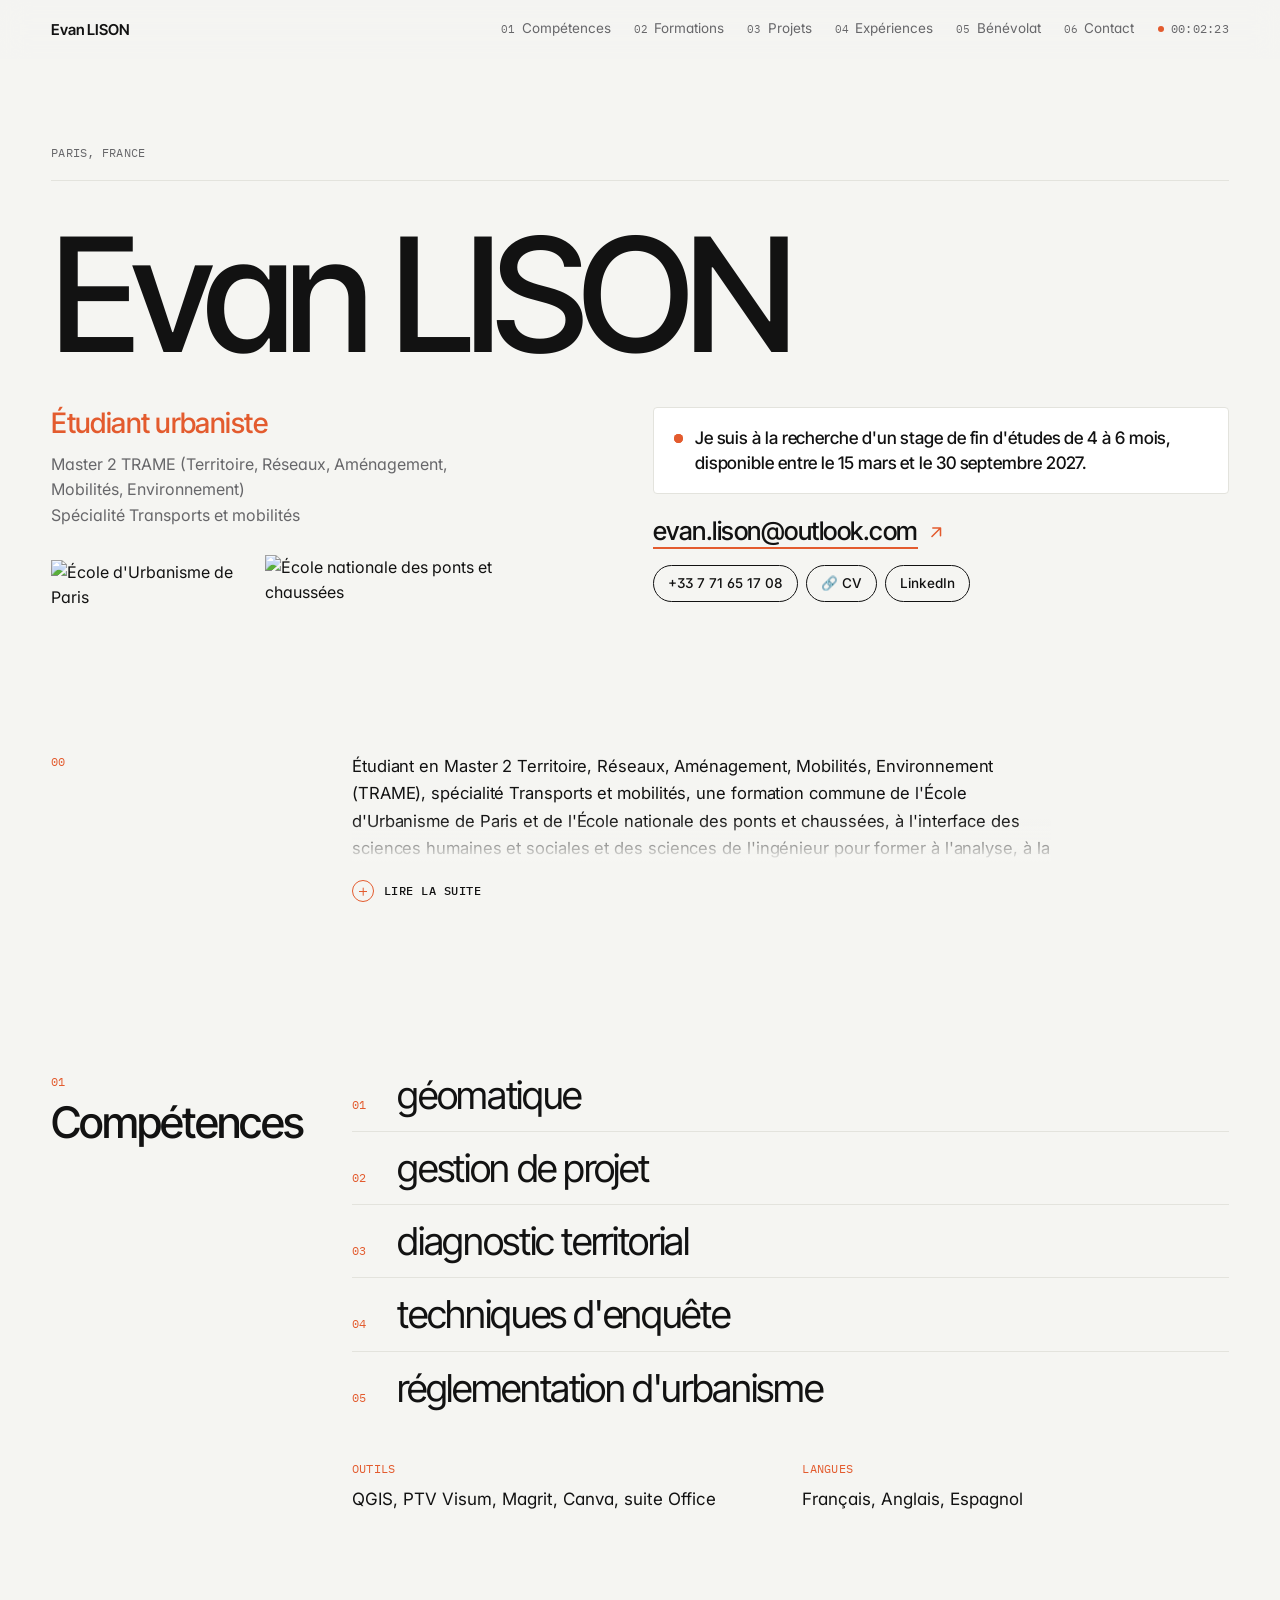
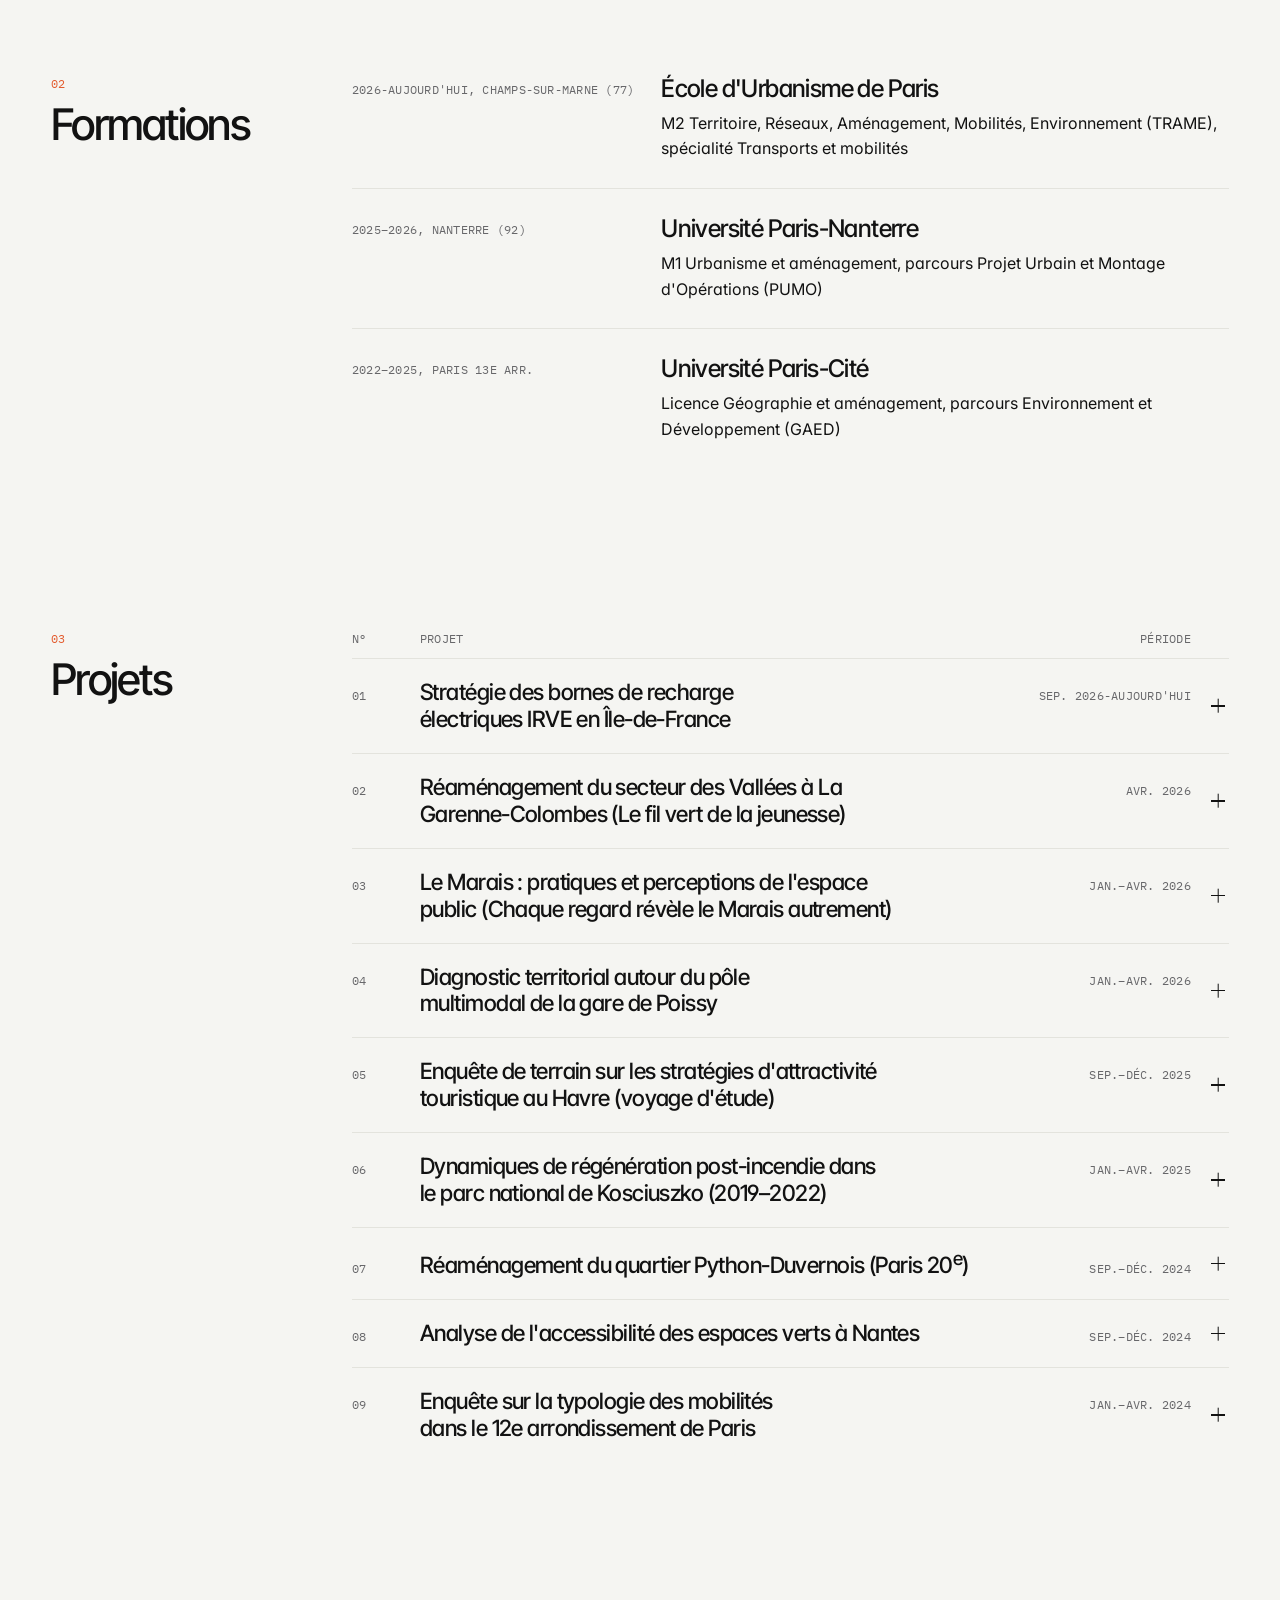
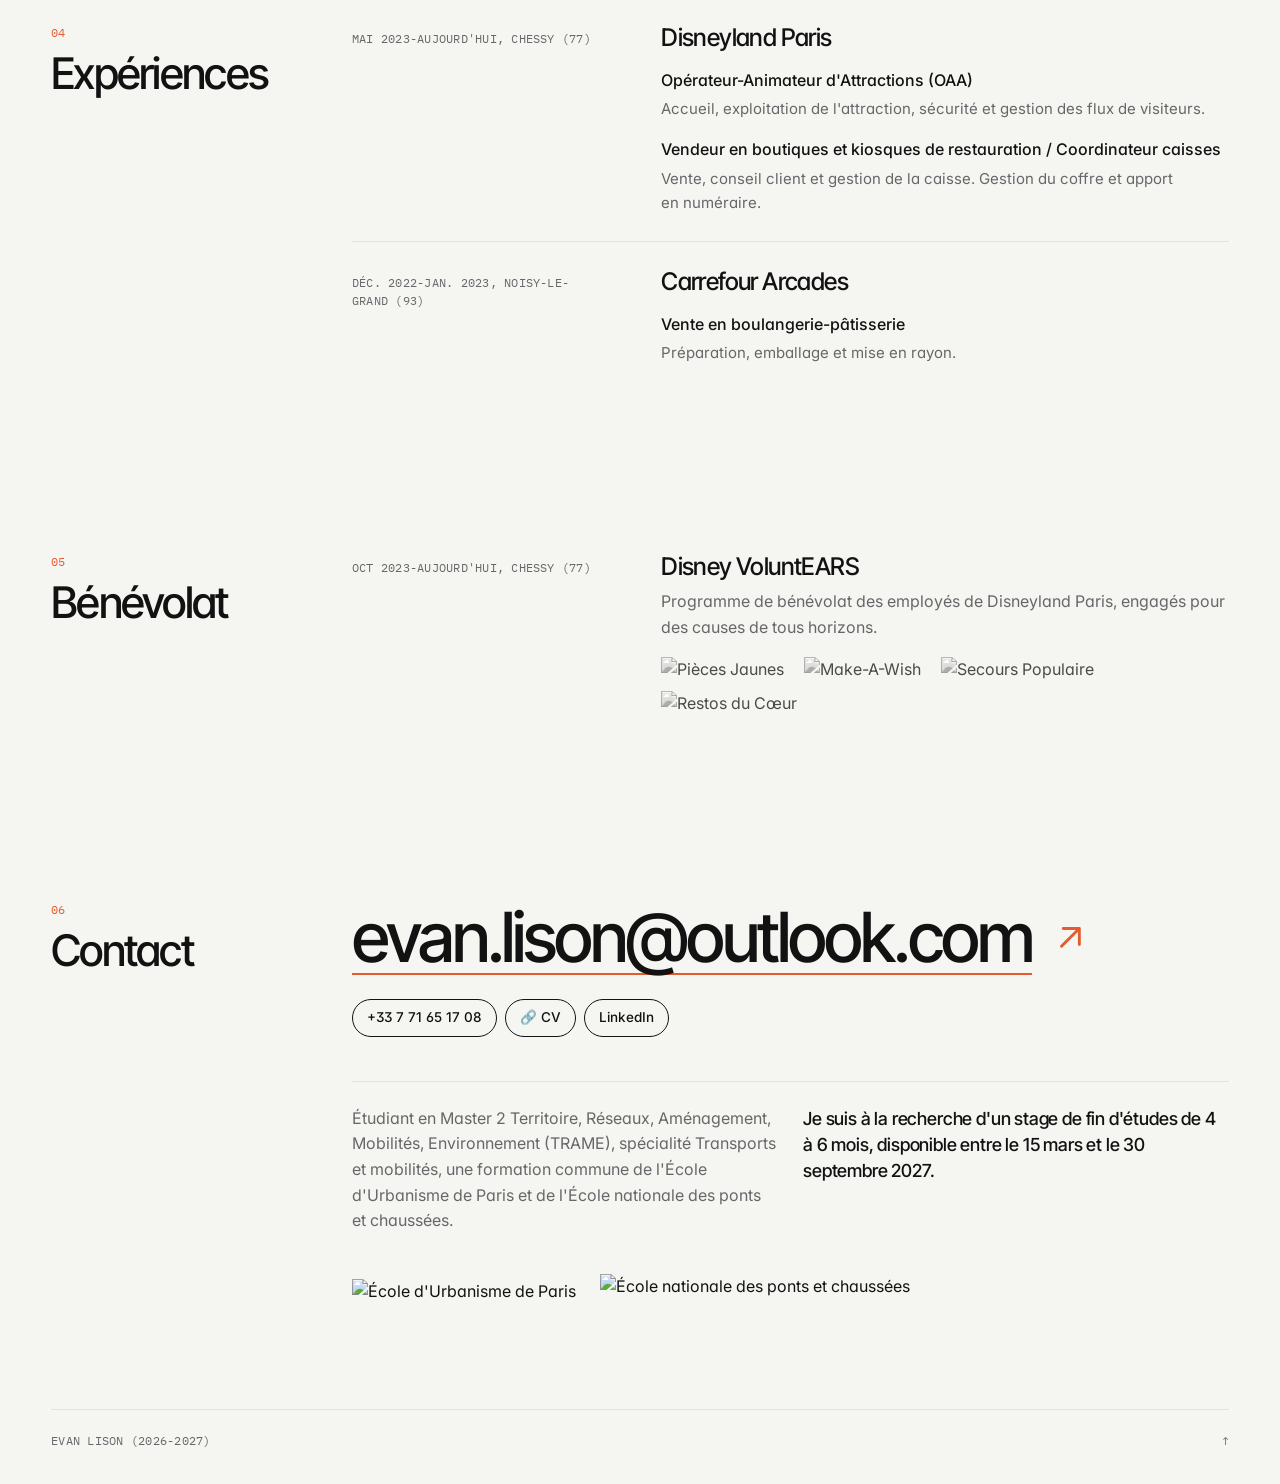
==== index.html @ c30d1f9a "Update index.html" ====
<!DOCTYPE html>
<html lang="fr">
<head>
  <meta charset="UTF-8">
  <meta name="viewport" content="width=device-width, initial-scale=1.0">
  <script>if (location.pathname === '/index.html') location.replace('/' + location.search + location.hash);</script>
  <script>document.documentElement.classList.add('js');</script>
  <!-- APERÇU : la ligne <base> ci-dessous sert uniquement à charger tes images depuis evanlison.fr dans l'aperçu. À SUPPRIMER avant la mise en ligne. -->
  <base href="https://evanlison.fr/">
  <link rel="icon" type="image/png" href="favicon.png">
  <title>Evan Lison — Portfolio</title>
  <link rel="canonical" href="https://evanlison.fr/">
  <meta property="og:title" content="Evan Lison — Portfolio">
  <meta property="og:image" content="https://evanlison.fr/preview.png">
  <meta property="og:url" content="https://evanlison.fr">
  <link rel="preconnect" href="https://fonts.googleapis.com">
  <link rel="preconnect" href="https://fonts.gstatic.com" crossorigin>
  <link href="https://fonts.googleapis.com/css2?family=IBM+Plex+Mono:wght@400;500&family=Inter+Tight:wght@400..600&family=Inter:wght@400..600&display=swap" rel="stylesheet">
  <style>
:root{
  --bg:#F5F5F2;
  --paper:#FFFFFF;
  --ink:#121212;
  --ink-2:#67676A;
  --hair:#E3E3DD;
  --accent:#E35B2E;
  --maxw:1320px;
  --pad:clamp(18px,4vw,56px);
  --sans:"Inter",system-ui,-apple-system,"Segoe UI",sans-serif;
  --display:"Inter Tight","Inter",system-ui,sans-serif;
  --mono:"IBM Plex Mono",ui-monospace,Menlo,monospace;
  --ease:cubic-bezier(.2,.8,.2,1);
}
*,*::before,*::after{box-sizing:border-box;}
html{-webkit-text-size-adjust:100%;}
body{margin:0;background:var(--bg);color:var(--ink);font:400 16px/1.6 var(--sans);-webkit-font-smoothing:antialiased;font-feature-settings:"ss01","cv11";}
img{max-width:100%;display:block;}
a{color:inherit;text-decoration:none;}
p{margin:0;text-wrap:pretty;}
h1,h2,h3{margin:0;font-family:var(--display);text-wrap:balance;}
::selection{background:var(--accent);color:#fff;}
:focus-visible{outline:2px solid var(--accent);outline-offset:3px;}
.mono{font-family:var(--mono);font-size:12px;line-height:1.5;letter-spacing:.02em;text-transform:uppercase;}
.muted{color:var(--ink-2);}
.wrap{max-width:var(--maxw);margin-inline:auto;padding-inline:var(--pad);}
.grid{display:grid;grid-template-columns:repeat(12,minmax(0,1fr));column-gap:clamp(14px,2vw,28px);}

/* Barre */
.bar{position:fixed;inset:0 0 auto;z-index:40;background:rgba(245,245,242,.82);-webkit-backdrop-filter:blur(14px) saturate(1.4);backdrop-filter:blur(14px) saturate(1.4);border-bottom:1px solid transparent;transition:border-color .3s;}
.bar.is-scrolled{border-color:var(--hair);}
.bar .wrap{display:flex;align-items:center;gap:24px;height:58px;}
.brand{font:600 15px/1 var(--display);letter-spacing:-.01em;}
.nav{display:flex;gap:clamp(12px,1.8vw,26px);margin-left:auto;font-size:13.5px;}
.nav a{position:relative;display:flex;gap:6px;align-items:baseline;color:var(--ink-2);transition:color .2s;}
.nav a .mono{font-size:10.5px;}
.nav a:hover,.nav a.on{color:var(--ink);}
.nav a::after{content:"";position:absolute;left:0;right:0;bottom:-19px;height:2px;background:var(--accent);transform:scaleX(0);transform-origin:left;transition:transform .35s var(--ease);}
.nav a.on::after{transform:scaleX(1);}
.clock{font-size:11.5px;color:var(--ink-2);white-space:nowrap;font-variant-numeric:tabular-nums;}
.clock i{display:inline-block;width:6px;height:6px;margin-right:7px;border-radius:50%;background:var(--accent);vertical-align:1px;animation:blink 2s steps(1) infinite;}
@keyframes blink{50%{opacity:.25;}}
.progress{position:absolute;left:0;bottom:-1px;height:2px;width:100%;background:var(--accent);transform-origin:left;transform:scaleX(0);}
@media (max-width:980px){.nav{display:none;}.clock{margin-left:auto;}}

/* Ouverture */
.hero{padding:clamp(110px,16vh,170px) 0 clamp(40px,7vh,80px);}
.hero-top{display:flex;flex-wrap:wrap;justify-content:space-between;gap:8px 24px;color:var(--ink-2);padding-bottom:18px;border-bottom:1px solid var(--hair);}
.hero h1{grid-column:1/-1;margin:clamp(28px,5vh,56px) 0 clamp(30px,5vh,60px);font-weight:500;font-size:clamp(58px,12.4vw,182px);line-height:.86;letter-spacing:-.055em;white-space:nowrap;}
.hero h1 .ln{display:inline-block;overflow:hidden;vertical-align:top;padding:0 .12em .06em;margin:0 -.12em -.06em;}
.hero h1 .ln > span{display:inline-block;}
.js .hero h1 .ln > span{transform:translateY(105%);animation:up 1.2s var(--ease) forwards;}
.js .hero h1 .ln + .ln > span{animation-delay:.08s;}
@keyframes up{to{transform:none;}}
.hero-a{grid-column:1/6;}
.hero-b{grid-column:7/13;}
.role{font:500 clamp(22px,2.2vw,30px)/1.15 var(--display);letter-spacing:-.02em;color:var(--accent);}
.prog{margin-top:12px;color:var(--ink-2);max-width:30em;}
.prog a{background:linear-gradient(currentColor,currentColor) 0 100%/0 1px no-repeat;transition:background-size .4s var(--ease),color .2s;}
.prog a:hover{color:var(--accent);background-size:100% 1px;}
.schools{display:flex;align-items:center;gap:24px;margin-top:26px;}
.schools img{height:44px;width:auto;}
.schools img.big{height:54px;}
.status{display:flex;gap:12px;padding:18px 20px;background:var(--paper);border:1px solid var(--hair);border-radius:4px;font:500 clamp(16px,1.35vw,18.5px)/1.4 var(--display);letter-spacing:-.005em;}
.status .dot{position:relative;flex:none;width:9px;height:9px;margin-top:.45em;border-radius:50%;background:var(--accent);}
.status .dot::after{content:"";position:absolute;inset:0;border-radius:50%;background:var(--accent);animation:ping 2.2s ease-out infinite;}
@keyframes ping{from{transform:scale(1);opacity:.6;}to{transform:scale(3.4);opacity:0;}}
.mail{display:inline-flex;align-items:center;gap:.35em;margin-top:22px;font:500 clamp(20px,2vw,28px)/1.2 var(--display);letter-spacing:-.02em;}
.mail .ic{width:.8em;height:.8em;}
.u{background:linear-gradient(var(--accent),var(--accent)) 0 100%/100% 2px no-repeat;padding-bottom:2px;transition:background-size .45s var(--ease);}
.mail:hover .u,.big-mail:hover .u{background-size:0 2px;background-position:100% 100%;}
.mail .ic,.big-mail .ic{color:var(--accent);}
.chips{display:flex;flex-wrap:wrap;gap:8px;margin-top:16px;}
.chip{display:inline-flex;align-items:center;padding:7px 14px;border:1px solid var(--ink);border-radius:999px;font-size:13.5px;font-weight:500;transition:background .2s,color .2s;}
.chip:hover{background:var(--accent);border-color:var(--accent);color:#fff;}
.ic{width:16px;height:16px;fill:none;stroke:currentColor;stroke-width:1.8;stroke-linecap:round;stroke-linejoin:round;flex:none;}

/* Sections */
.sec{padding:clamp(56px,9vh,110px) 0;scroll-margin-top:58px;}
.sec-l{grid-column:1/4;}
.sec-l .sticky{position:sticky;top:96px;}
.sec-l .mono{color:var(--accent);}
.sec h2{margin-top:10px;font-weight:500;font-size:clamp(30px,3.4vw,48px);line-height:1;letter-spacing:-.04em;}
.sec-r{grid-column:4/13;}
@media (max-width:860px){
  .hero-a,.hero-b,.sec-l,.sec-r{grid-column:1/-1;}
  .hero-b{margin-top:34px;}
  .sec-l .sticky{position:static;}
  .sec-r{margin-top:28px;}
  .hero h1{white-space:normal;}
}

/* Présentation */
.lead{font:400 clamp(16.5px,1.3vw,19px)/1.65 var(--sans);letter-spacing:-.005em;max-width:42em;}
.lead p + p{margin-top:.8em;}
.fold-body{position:relative;}
.js .fold-body{overflow:hidden;max-height:6.6em;transition:max-height .7s var(--ease);}
.js .fold-body::after{content:"";position:absolute;inset:auto 0 0;height:2.6em;background:linear-gradient(rgba(245,245,242,0),var(--bg));pointer-events:none;transition:opacity .4s;}
.js .fold.open .fold-body{max-height:none;}
.js .fold.open .fold-body::after{opacity:0;}
.fold-btn{display:inline-flex;align-items:center;gap:10px;margin-top:18px;padding:0;border:0;background:none;color:var(--ink);cursor:pointer;font:500 12px/1 var(--mono);text-transform:uppercase;letter-spacing:.04em;}
.fold-btn .pm{position:relative;width:22px;height:22px;border:1px solid var(--accent);color:var(--accent);border-radius:50%;transition:background .2s,transform .45s var(--ease);}
.fold-btn .pm::before,.fold-btn .pm::after{content:"";position:absolute;left:50%;top:50%;width:8px;height:1.4px;margin:-.7px 0 0 -4px;background:currentColor;}
.fold-btn .pm::after{transform:rotate(90deg);transition:transform .45s var(--ease);}
.fold.open .fold-btn .pm{transform:rotate(180deg);}
.fold.open .fold-btn .pm::after{transform:rotate(0);}
html:not(.js) .fold-btn{display:none;}

/* Compétences */
.skills{list-style:none;margin:0;padding:0;}
.skill:first-child{padding-top:0;}
.skill{display:flex;align-items:baseline;gap:20px;padding:14px 0;border-bottom:1px solid var(--hair);font:400 clamp(24px,3vw,42px)/1.15 var(--display);letter-spacing:-.035em;transition:padding .45s var(--ease);}
.skill .n{font:400 11.5px/1 var(--mono);color:var(--accent);letter-spacing:.02em;min-width:2.2em;}
@media (hover:hover){.skill:hover{padding-left:14px;}}
.skill:hover .n{color:var(--accent);}
.kit{display:grid;grid-template-columns:repeat(2,minmax(0,1fr));gap:24px;margin-top:36px;}
.kit p.mono{color:var(--accent);}
.kit p + p{margin-top:8px;font-size:17px;}
@media (max-width:600px){.kit{grid-template-columns:1fr;}}

/* Lignes */
.rows{border-top:0;}
.rows > .row:first-child{padding-top:0;}
.rows > .row:last-child,.idx > .proj:last-child,.skill:last-child{border-bottom:0;}
.row{display:grid;grid-template-columns:minmax(0,3fr) minmax(0,6fr);gap:10px clamp(14px,2vw,28px);padding:26px 0;border-bottom:1px solid var(--hair);}
.row-date{color:var(--ink-2);padding-top:6px;}
.row h3{font-weight:500;font-size:clamp(21px,1.9vw,26px);line-height:1.15;letter-spacing:-.025em;}
.row-sub{margin-top:8px;max-width:40em;}
.roles{display:grid;grid-template-columns:1fr;gap:16px;margin-top:16px;}
.role-t{font-weight:500;}
.role-d{margin-top:4px;color:var(--ink-2);font-size:15px;}
.causes{display:flex;flex-wrap:wrap;align-items:center;gap:12px 20px;margin-top:16px;}
.causes img{height:22px;width:auto;filter:grayscale(1);opacity:.75;transition:filter .3s,opacity .3s;}
.causes img:hover{filter:none;opacity:1;}
@media (max-width:600px){.row{grid-template-columns:1fr;}.row-date{padding-top:0;}}

/* Projets (index) */
.idx-head{display:grid;grid-template-columns:52px minmax(0,1fr) 170px 22px;gap:16px;padding:0 0 10px;color:var(--ink-2);border-bottom:1px solid var(--hair);}
.proj.open .proj-x::before,.proj.open .proj-x::after,.proj-head:hover .proj-x::before,.proj-head:hover .proj-x::after{background:var(--accent);}
.proj{border-bottom:1px solid var(--hair);}
.proj-row{display:grid;grid-template-columns:52px minmax(0,1fr) 170px 22px;column-gap:16px;}
.proj-row .proj-head{grid-column:1/-1;grid-row:1;}
.proj-link{display:inline-flex;align-items:center;gap:6px;margin-top:20px;padding:6px 13px;border:1px solid var(--accent);border-radius:999px;color:var(--accent);font-size:13.5px;font-weight:500;transition:background .2s,color .2s;}
.proj-link:hover{background:var(--accent);color:#fff;}
.proj-head{all:unset;box-sizing:border-box;display:grid;grid-template-columns:52px minmax(0,1fr) 170px 22px;gap:16px;align-items:baseline;width:100%;padding:20px 0;cursor:pointer;}
.proj-head:focus-visible{outline:2px solid var(--accent);outline-offset:2px;}
.proj-n{color:var(--ink-2);transition:color .25s;}
.proj-t{font-weight:500;font-size:clamp(19px,1.75vw,24px);line-height:1.2;letter-spacing:-.025em;transition:transform .45s var(--ease);}
.proj-d{color:var(--ink-2);text-align:right;}
.proj-x{position:relative;align-self:center;width:22px;height:22px;transition:transform .45s var(--ease);}
.proj-x::before,.proj-x::after{content:"";position:absolute;left:4px;right:4px;top:50%;height:1.4px;margin-top:-.7px;background:var(--ink);}
.proj-x::after{transform:rotate(90deg);transition:transform .45s var(--ease);}
@media (hover:hover){.proj-head:hover .proj-t{transform:translateX(10px);}}
.proj-head:hover .proj-n,.proj.open .proj-n{color:var(--accent);}
.proj.open .proj-x{transform:rotate(180deg);}
.proj.open .proj-x::after{transform:rotate(0);}
.proj-body{height:0;overflow:hidden;transition:height .55s var(--ease);}
.proj.open .proj-body{height:auto;}
html:not(.js) .proj-body{height:auto;}
.proj-in{padding:4px 38px 0 68px;opacity:0;transform:translateY(10px);transition:opacity .25s,transform .25s;}
.proj.open .proj-in{opacity:1;transform:none;transition:opacity .45s .18s,transform .55s .18s var(--ease);}
html:not(.js) .proj-in{opacity:1;transform:none;}
.proj-ban{margin:0;background:var(--hair);overflow:hidden;}
.proj-ban img{display:block;width:100%;height:auto;}
.proj-side{margin-top:18px;}
.proj-logos{display:flex;flex-wrap:wrap;align-items:center;gap:10px 18px;}
.proj-logos img{height:30px;width:auto;}
.proj-txt{padding:18px 0 30px;max-width:46em;}
.proj-q{font:500 clamp(17px,1.4vw,20px)/1.4 var(--display);letter-spacing:-.01em;}
.proj-p{margin-top:12px;color:var(--ink-2);}
.go{display:inline-flex;align-items:center;gap:8px;margin-top:20px;padding:10px 16px;background:var(--ink);color:var(--bg);font-size:14px;font-weight:500;border-radius:999px;transition:background .25s;}
.go:hover{background:var(--accent);}
@media (max-width:700px){
  .idx-head{display:none;}
  .proj-head{grid-template-columns:34px minmax(0,1fr) 22px;row-gap:4px;}
  .proj-d{grid-column:2;grid-row:2;text-align:left;}
  .proj-x{grid-column:3;grid-row:1;}
  .proj-row{grid-template-columns:34px minmax(0,1fr) 22px;}
  .proj-in{padding:4px 0 0 50px;}
}
/* Aperçu qui suit le curseur */
.peek{position:fixed;left:0;top:0;z-index:30;display:grid;place-items:center;width:84px;height:84px;margin:-42px 0 0 -42px;border-radius:50%;background:var(--paper);box-shadow:0 0 0 1px var(--hair),0 18px 36px -16px rgba(0,0,0,.35);pointer-events:none;opacity:0;transition:opacity .25s;}
.peek.on{opacity:1;}
.peek span{font-size:44px;line-height:1;transform:scale(.4) rotate(-20deg);transition:transform .45s cubic-bezier(.34,1.56,.64,1);}
.peek.on span{transform:none;}
@media (hover:none),(pointer:coarse){.peek{display:none;}}

/* Contact */
.contact .big-mail{display:inline-flex;align-items:center;gap:.25em;font:500 clamp(28px,5.4vw,78px)/1.05 var(--display);letter-spacing:-.045em;}
.contact .big-mail .ic{width:.62em;height:.62em;stroke-width:1.6;}
.contact .chips{margin-top:24px;}
.contact-t{display:grid;grid-template-columns:repeat(2,minmax(0,1fr));gap:20px clamp(14px,2vw,28px);margin-top:44px;padding-top:24px;border-top:1px solid var(--hair);}
.contact-t p:first-child{color:var(--ink-2);}
.contact-t p:last-child{font:500 18px/1.45 var(--display);letter-spacing:-.01em;}
.contact .schools{margin-top:40px;}
.foot{display:flex;justify-content:space-between;gap:16px;padding:22px 0 34px;border-top:1px solid var(--hair);color:var(--ink-2);}
.foot a:hover{color:var(--ink);}
@media (max-width:700px){.contact-t{grid-template-columns:1fr;}}

/* Apparitions */
.js [data-reveal]{opacity:0;transform:translateY(18px);transition:opacity .8s var(--ease),transform .8s var(--ease);}
.js [data-reveal].in{opacity:1;transform:none;}
.js .sec h2 .ln{display:inline-block;overflow:hidden;vertical-align:top;padding:0 .12em .08em;margin:0 -.12em -.08em;}
.js .sec h2 .ln > span{display:inline-block;transform:translateY(105%);transition:transform 1s var(--ease);}
.js .sec h2.in .ln > span{transform:none;}
@media (prefers-reduced-motion:reduce){
  *,*::before,*::after{animation:none !important;transition:none !important;}
  .js [data-reveal]{opacity:1;transform:none;}
  .js .hero h1 .ln > span,.js .sec h2 .ln > span{transform:none;}
  .peek{display:none;}
}
</style>
</head>
<body>

<header class="bar">
  <div class="wrap">
    <a class="brand" href="#top">Evan LISON</a>
    <nav class="nav" aria-label="Sections"><a href="#competences"><span class="mono">01</span>Compétences</a><a href="#formations"><span class="mono">02</span>Formations</a><a href="#projets"><span class="mono">03</span>Projets</a><a href="#experiences"><span class="mono">04</span>Expériences</a><a href="#benevolat"><span class="mono">05</span>Bénévolat</a><a href="#contact"><span class="mono">06</span>Contact</a></nav>
    <p class="clock mono" aria-label="Heure à Paris"><i></i><span>--:--:--</span></p>
  </div>
  <div class="progress" aria-hidden="true"></div>
</header>

<main id="top">
  <section class="hero">
    <div class="wrap">
      <div class="hero-top mono"><span>Paris, France</span></div>
      <div class="grid">
        <h1><span class="ln"><span>Evan</span></span> <span class="ln"><span>LISON</span></span></h1>
        <div class="hero-a" data-reveal>
          <p class="role">Étudiant urbaniste</p>
          <p class="prog"><a href="https://www.eup.fr/formations/m2-territoire-reseaux-amenagement-mobilite-environnement" target="_blank" rel="noopener">Master 2 TRAME (Territoire, Réseaux, Aménagement, Mobilités, Environnement)<br>Spécialité Transports et mobilités</a></p>
          <div class="schools"><a href="https://www.eup.fr" target="_blank" rel="noopener"><img src="images/eup-endosse-couleur.png" alt="École d'Urbanisme de Paris"></a><a href="https://ecoledesponts.fr" target="_blank" rel="noopener"><img src="images/enpc-endosse-couleur.png" alt="École nationale des ponts et chaussées" class="big"></a></div>
        </div>
        <div class="hero-b" data-reveal>
          <div class="status"><span class="dot" aria-hidden="true"></span><p>Je suis à la recherche d'un stage de fin d'études de 4 à 6 mois, disponible entre le 15 mars et le 30 septembre 2027.</p></div>
          <a class="mail" href="mailto:evan.lison@outlook.com"><span class="u">evan.lison@outlook.com</span><svg class="ic" viewBox="0 0 24 24" aria-hidden="true"><path d="M7 17 17 7M8 7h9v9"/></svg></a>
          <div class="chips"><a class="chip" href="tel:+33771651708">+33 7 71 65 17 08</a><a class="chip" href="curriculum-vitae.pdf" target="_blank" rel="noopener">🔗 CV</a><a class="chip" href="https://www.linkedin.com/in/evanlison" target="_blank" rel="noopener">LinkedIn</a></div>
        </div>
      </div>
    </div>
  </section>

  <section class="sec" aria-label="Présentation">
    <div class="wrap grid">
      <div class="sec-l"><div class="sticky"><p class="mono">00</p></div></div>
      <div class="sec-r">
        <div class="fold lead" data-reveal>
          <div class="fold-body" id="intro-text"><p>Étudiant en Master 2 Territoire, Réseaux, Aménagement, Mobilités, Environnement (TRAME), spécialité Transports et mobilités, une formation commune de l'École d'Urbanisme de Paris et de l'École nationale des ponts et chaussées, à l'interface des sciences humaines et sociales et des sciences de l'ingénieur pour former à l'analyse, à la conception et au pilotage de réseaux. Cette formation m'apporte des compétences en planification et en exploitation des systèmes de transport en tenant compte de leur résilience, ainsi qu'en construction de stratégies partagées entre acteurs publics/privés pour exercer des métiers au sein de la maîtrise d'ouvrage urbaine et de la conduite de projets territoriaux au sein de collectivités, d'aménageurs ou d'opérateurs de transport.</p><p>Mon parcours en géographie et urbanisme m'a doté d'une approche rigoureuse du diagnostic territorial, des réglementations d'urbanisme et du montage de projet, ainsi qu'une bonne maîtrise de l'analyse statistique et cartographique grâce à des outils comme QGIS.</p><p>En parallèle de mes études, j'occupe depuis trois ans un emploi étudiant à Disneyland Paris, où j'ai acquis une réelle capacité d'adaptation et de travail en équipe, ainsi qu'une pratique courante de l'anglais au quotidien.</p></div>
          <button class="fold-btn" type="button" aria-expanded="false" aria-controls="intro-text"><span class="pm" aria-hidden="true"></span><span class="lab">Lire la suite</span></button>
        </div>
      </div>
    </div>
  </section>

  <section class="sec" id="competences">
    <div class="wrap grid">
      <div class="sec-l"><div class="sticky"><p class="mono">01</p><h2>Compétences</h2></div></div>
      <div class="sec-r">
        <ul class="skills"><li class="skill" data-reveal><span class="n">01</span><span class="w">géomatique</span></li><li class="skill" data-reveal><span class="n">02</span><span class="w">gestion de projet</span></li><li class="skill" data-reveal><span class="n">03</span><span class="w">diagnostic territorial</span></li><li class="skill" data-reveal><span class="n">04</span><span class="w">techniques d'enquête</span></li><li class="skill" data-reveal><span class="n">05</span><span class="w">réglementation d'urbanisme</span></li></ul>
        <div class="kit" data-reveal>
          <div><p class="mono">Outils</p><p>QGIS, PTV Visum, Magrit, Canva, suite Office</p></div>
          <div><p class="mono">Langues</p><p>Français, Anglais, Espagnol</p></div>
        </div>
      </div>
    </div>
  </section>

  <section class="sec" id="formations">
    <div class="wrap grid">
      <div class="sec-l"><div class="sticky"><p class="mono">02</p><h2>Formations</h2></div></div>
      <div class="sec-r rows">
          <article class="row" data-reveal>
            <p class="row-date mono">2026-aujourd'hui, Champs-sur-Marne (77)</p>
            <div class="row-main"><h3>École d'Urbanisme de Paris</h3><p class="row-sub">M2 Territoire, Réseaux, Aménagement, Mobilités, Environnement (TRAME), spécialité Transports et mobilités</p></div>
          </article>
          <article class="row" data-reveal>
            <p class="row-date mono">2025–2026, Nanterre (92)</p>
            <div class="row-main"><h3>Université Paris-Nanterre</h3><p class="row-sub">M1 Urbanisme et aménagement, parcours Projet Urbain et Montage d'Opérations (PUMO)</p></div>
          </article>
          <article class="row" data-reveal>
            <p class="row-date mono">2022–2025, Paris 13e arr.</p>
            <div class="row-main"><h3>Université Paris-Cité</h3><p class="row-sub">Licence Géographie et aménagement, parcours Environnement et Développement (GAED)</p></div>
          </article>
      </div>
    </div>
  </section>

  <section class="sec" id="projets">
    <div class="wrap grid">
      <div class="sec-l"><div class="sticky"><p class="mono">03</p><h2>Projets</h2></div></div>
      <div class="sec-r">
        <div class="idx-head mono" aria-hidden="true"><span>N°</span><span>Projet</span><span style="text-align:right">Période</span><span></span></div>
        <div class="idx">
          <article class="proj" id="atelier-irve" data-reveal>
            <div class="proj-row">
            <button class="proj-head" type="button" aria-expanded="false" aria-controls="pb-atelier-irve" data-emoji="🔌">
              <span class="proj-n mono">01</span>
              <h3 class="proj-t">Stratégie des bornes de recharge électriques IRVE en Île-de-France</h3>
              <span class="proj-d mono">sep. 2026-aujourd'hui</span>
              <span class="proj-x" aria-hidden="true"></span>
            </button>
            </div>
            <div class="proj-body" id="pb-atelier-irve" role="region" aria-label="Stratégie des bornes de recharge électriques IRVE en Île-de-France">
              <div class="proj-in">
                <figure class="proj-ban"><img src="images/atelier-irve-long.png" alt="" width="560" height="100" decoding="async"></figure>
                <div class="proj-side">
                  <div class="proj-logos"><img src="images/eup-couleur.png" alt="École d'Urbanisme de Paris" loading="lazy"><img src="images/idfm.png" alt="Île-de-France Mobilités" loading="lazy"></div>
                </div>
                <div class="proj-txt">
                  <p class="proj-q">Le développement d'un réseau de bornes de recharge d'accès public en Île-de-France : quelle trajectoire ?</p>
                  <p class="proj-p">Île-de-France Mobilités vise 100 000 points de charge ouverts au public en 2030 pour accompagner la transition vers le véhicule électrique, un levier majeur de la baisse des émissions du secteur des transports. L'objectif de cet atelier est d'évaluer si la trajectoire actuelle de déploiement permet d'atteindre l'objectif, et d'en apprécier la qualité du point de vue de l'offre de service rendue aux automobilistes (notamment en matière de couverture territoriale, de disponibilité, de lisibilité tarifaire et d'interopérabilité). Nous réalisons un état des lieux de l'offre existante et des entretiens avec les acteurs du déploiement, à savoir les syndicats d'énergie, les collectivités territoriales et les opérateurs privés.</p>
                  
                </div>
              </div>
            </div>
          </article>
          <article class="proj" id="reamenagement-vallees" data-reveal>
            <div class="proj-row">
            <button class="proj-head" type="button" aria-expanded="false" aria-controls="pb-reamenagement-vallees" data-emoji="🌳">
              <span class="proj-n mono">02</span>
              <h3 class="proj-t">Réaménagement du secteur des Vallées à La Garenne-Colombes (Le fil vert de la jeunesse)</h3>
              <span class="proj-d mono">avr. 2026</span>
              <span class="proj-x" aria-hidden="true"></span>
            </button>
            </div>
            <div class="proj-body" id="pb-reamenagement-vallees" role="region" aria-label="Réaménagement du secteur des Vallées à La Garenne-Colombes (Le fil vert de la jeunesse)">
              <div class="proj-in">
                <figure class="proj-ban"><img src="images/reamenagement-vallees-long.png" alt="" width="560" height="100" decoding="async"></figure>
                <div class="proj-side">
                  <div class="proj-logos"><img src="images/paris-nanterre.png" alt="Université Paris Nanterre" loading="lazy"><img src="images/caue92.png" alt="Conseil d'architecture, d'urbanisme et de l'environnement des Hauts-de-Seine" loading="lazy"></div>
                </div>
                <div class="proj-txt">
                  <p class="proj-q">Comment reconnecter les espaces publics d'un quartier minéralisé pour en faire un cœur de vie apaisé et végétalisé ?</p>
                  <p class="proj-p">Lors d'une semaine intensive de projet organisée avec le CAUE 92, nous avons repensé le secteur des Vallées, à La Garenne-Colombes et Bois-Colombes, que notre diagnostic décrit comme un quartier très minéralisé et assez dépendant de la voiture. Notre projet « Le fil vert de la jeunesse » associe désimperméabilisation, végétalisation et apaisement des circulations pour relier les principaux lieux de vie du quartier. Nous avons réalisé de nombreuses illustrations, plans, coupes de rue, perspectives ou encore schémas de principe, qui donnent à voir une « rue aux écoles » sécurisée, un marché requalifié en lieu de vie intergénérationnel et une trame verte continue.</p>
                  <a class="proj-link" href="projet/reamenagement-vallees.html">Voir le projet en détail →</a>
                </div>
              </div>
            </div>
          </article>
          <article class="proj" id="enquete-marais" data-reveal>
            <div class="proj-row">
            <button class="proj-head" type="button" aria-expanded="false" aria-controls="pb-enquete-marais" data-emoji="👀">
              <span class="proj-n mono">03</span>
              <h3 class="proj-t">Le Marais : pratiques et perceptions de l'espace public (Chaque regard révèle le Marais autrement)</h3>
              <span class="proj-d mono">jan.–avr. 2026</span>
              <span class="proj-x" aria-hidden="true"></span>
            </button>
            </div>
            <div class="proj-body" id="pb-enquete-marais" role="region" aria-label="Le Marais : pratiques et perceptions de l'espace public (Chaque regard révèle le Marais autrement)">
              <div class="proj-in">
                <figure class="proj-ban"><img src="images/enquete-marais-long.png" alt="" width="560" height="100" decoding="async"></figure>
                <div class="proj-side">
                  <div class="proj-logos"><img src="images/paris-nanterre.png" alt="Université Paris Nanterre" loading="lazy"></div>
                </div>
                <div class="proj-txt">
                  <p class="proj-q">Dans quelle mesure un même espace public peut-il être vécu, perçu et approprié différemment selon qu'on l'habite, qu'on le traverse ou qu'on le visite ?</p>
                  <p class="proj-p">Cette enquête ethnographique interroge le Marais comme un espace public vécu différemment selon ses usagers. L'objectif est de comprendre les pratiques, perceptions et ambiances du quotidien à travers une analyse sensible allant au-delà de la carte. La méthode combine parcours commentés, parcours sensibles via des croquis réalisés par les personnes interrogées elles-mêmes, afin de saisir la parole en mouvement et les ressentis propres à chaque profil d'usager.</p>
                  <a class="proj-link" href="projet/enquete-marais.html">Voir le projet en détail →</a>
                </div>
              </div>
            </div>
          </article>
          <article class="proj" id="diag-poissy" data-reveal>
            <div class="proj-row">
            <button class="proj-head" type="button" aria-expanded="false" aria-controls="pb-diag-poissy" data-emoji="🚉">
              <span class="proj-n mono">04</span>
              <h3 class="proj-t">Diagnostic territorial autour du pôle multimodal de la gare de Poissy</h3>
              <span class="proj-d mono">jan.–avr. 2026</span>
              <span class="proj-x" aria-hidden="true"></span>
            </button>
            </div>
            <div class="proj-body" id="pb-diag-poissy" role="region" aria-label="Diagnostic territorial autour du pôle multimodal de la gare de Poissy">
              <div class="proj-in">
                <figure class="proj-ban"><img src="images/diag-poissy-long.png" alt="" width="560" height="100" decoding="async"></figure>
                <div class="proj-side">
                  <div class="proj-logos"><img src="images/paris-nanterre.png" alt="Université Paris Nanterre" loading="lazy"></div>
                </div>
                <div class="proj-txt">
                  <p class="proj-q">Comment se déplacer sur un territoire dont l'organisation des mobilités produit elle-même des inégalités d'accessibilité ?</p>
                  <p class="proj-p">Réalisé dans le cadre d'un atelier de diagnostic territorial, ce travail porte sur le territoire formé par les communes de Poissy, Carrières-sous-Poissy et Villennes-sur-Seine, dans les Yvelines. Il se structure en deux temps complémentaires : un diagnostic quantitatif interrogeant la manière dont la morphologie urbaine, la structure sociale des communes et les transformations de l'offre de transport produisent des inégalités d'accessibilité, puis un diagnostic qualitatif resserré sur la gare de Poissy, questionnée comme espace d'intermodalité vécu, à travers les perceptions et récits de ses usagers.</p>
                  <a class="proj-link" href="projet/diag-poissy.html">Voir le projet en détail →</a>
                </div>
              </div>
            </div>
          </article>
          <article class="proj" id="enquete-havre" data-reveal>
            <div class="proj-row">
            <button class="proj-head" type="button" aria-expanded="false" aria-controls="pb-enquete-havre" data-emoji="⚓">
              <span class="proj-n mono">05</span>
              <h3 class="proj-t">Enquête de terrain sur les stratégies d'attractivité touristique au Havre (voyage d'étude)</h3>
              <span class="proj-d mono">sep.–déc. 2025</span>
              <span class="proj-x" aria-hidden="true"></span>
            </button>
            </div>
            <div class="proj-body" id="pb-enquete-havre" role="region" aria-label="Enquête de terrain sur les stratégies d'attractivité touristique au Havre (voyage d'étude)">
              <div class="proj-in">
                <figure class="proj-ban"><img src="images/enquete-havre-long.png" alt="" width="560" height="100" decoding="async"></figure>
                <div class="proj-side">
                  <div class="proj-logos"><img src="images/paris-nanterre.png" alt="Université Paris Nanterre" loading="lazy"></div>
                </div>
                <div class="proj-txt">
                  <p class="proj-q">Dans quelle mesure une ville industrialo-portuaire longtemps perçue comme une ville « où l'on ne va pas » se transforme-t-elle en destination touristique structurée ?</p>
                  <p class="proj-p">Notre voyage d'étude de Master 1 s'est déroulé au Havre lors d'une semaine de terrain menée du 13 au 17 octobre 2025. Face à l'héritage industrialo-portuaire de la ville, longtemps perçue comme une ville « où l'on ne va pas », notre enquête interroge dans quelle mesure Le Havre tente aujourd'hui de se transformer en projet structuré d'attractivité touristique. Entre patrimoine Perret classé à l'UNESCO, identité impressionniste et dimension balnéaire en essor, la commune cherche à dépasser son image de ville de passage.</p>
                  <a class="proj-link" href="projet/enquete-havre.html">Voir le projet en détail →</a>
                </div>
              </div>
            </div>
          </article>
          <article class="proj" id="teledetection-australie" data-reveal>
            <div class="proj-row">
            <button class="proj-head" type="button" aria-expanded="false" aria-controls="pb-teledetection-australie" data-emoji="🛰️">
              <span class="proj-n mono">06</span>
              <h3 class="proj-t">Dynamiques de régénération post-incendie dans le parc national de Kosciuszko (2019–2022)</h3>
              <span class="proj-d mono">jan.–avr. 2025</span>
              <span class="proj-x" aria-hidden="true"></span>
            </button>
            </div>
            <div class="proj-body" id="pb-teledetection-australie" role="region" aria-label="Dynamiques de régénération post-incendie dans le parc national de Kosciuszko (2019–2022)">
              <div class="proj-in">
                <figure class="proj-ban"><img src="images/teledetection-australie-long.png" alt="" width="560" height="100" decoding="async"></figure>
                <div class="proj-side">
                  <div class="proj-logos"><img src="images/paris-cite.png" alt="Université Paris Cité" loading="lazy"></div>
                </div>
                <div class="proj-txt">
                  <p class="proj-q">Comment les types de sol et les conditions environnementales locales influencent-ils la dynamique de revégétalisation ?</p>
                  <p class="proj-p">Ce projet de télédétection analyse la régénération de la végétation sur un secteur de 380 km² du parc national de Kosciuszko (Nouvelle-Galles du Sud, Australie), fortement touché par les feux de forêt du Black Summer 2019-2020. L'objectif est d'évaluer l'intensité des incendies selon le type de couverture végétale et la proximité des ressources en eau, deux facteurs aussi susceptibles de favoriser la vitesse de reprise végétale. Notre démarche mobilise des images satellites Sentinel-2 et le calcul d'indices spectraux (NDVI, NBR), croisés avec le type d'occupation du sol et la topographie, sous QGIS et R.</p>
                  
                </div>
              </div>
            </div>
          </article>
          <article class="proj" id="reamenagement-pythonduvernois" data-reveal>
            <div class="proj-row">
            <button class="proj-head" type="button" aria-expanded="false" aria-controls="pb-reamenagement-pythonduvernois" data-emoji="🛣️">
              <span class="proj-n mono">07</span>
              <h3 class="proj-t">Réaménagement du quartier Python-Duvernois (Paris 20<sup>e</sup>)</h3>
              <span class="proj-d mono">sep.–déc. 2024</span>
              <span class="proj-x" aria-hidden="true"></span>
            </button>
            </div>
            <div class="proj-body" id="pb-reamenagement-pythonduvernois" role="region" aria-label="Réaménagement du quartier Python-Duvernois (Paris 20e)">
              <div class="proj-in">
                <figure class="proj-ban"><img src="images/reamenagement-pythonduvernois-long.png" alt="" width="560" height="100" decoding="async"></figure>
                <div class="proj-side">
                  <div class="proj-logos"><img src="images/paris-cite.png" alt="Université Paris Cité" loading="lazy"><img src="images/semapa.png" alt="Société d'étude, de maîtrise d'ouvrage et d'aménagement parisienne" loading="lazy"><img src="images/mairie-20.png" alt="Mairie du 20ᵉ arrondissement de Paris" loading="lazy"></div>
                </div>
                <div class="proj-txt">
                  <p class="proj-q">Peut-on transformer une coupure urbaine en lien, quand le périphérique est à la fois la cause de l’enclavement et l’élément structurant du quartier ?</p>
                  <p class="proj-p">La SEMAPA et la mairie du 20e arrondissement de Paris nous ont commandé des études préliminaires portant sur des intentions de projet pour l'avenir du quartier Python-Duvernois. Situé à l'extrémité est du 20e arrondissement de Paris, en bordure du périphérique et de la frontière avec Bagnolet, ce quartier souffre d'un enclavement persistant depuis les années 1950. Tout d'abord, nous avons réalisé un diagnostic territorial du quartier portant sur son bâti, ses circulations et ses usages. Puis nous avons élaboré un projet urbain visant à répondre aux dysfonctionnements identifiés et à recréer une continuité avec le reste de l'arrondissement.</p>
                  <a class="proj-link" href="projet/reamenagement-pythonduvernois.html">Voir le projet en détail →</a>
                </div>
              </div>
            </div>
          </article>
          <article class="proj" id="sig-nantes" data-reveal>
            <div class="proj-row">
            <button class="proj-head" type="button" aria-expanded="false" aria-controls="pb-sig-nantes" data-emoji="🗺️">
              <span class="proj-n mono">08</span>
              <h3 class="proj-t">Analyse de l'accessibilité des espaces verts à Nantes</h3>
              <span class="proj-d mono">sep.–déc. 2024</span>
              <span class="proj-x" aria-hidden="true"></span>
            </button>
            </div>
            <div class="proj-body" id="pb-sig-nantes" role="region" aria-label="Analyse de l'accessibilité des espaces verts à Nantes">
              <div class="proj-in">
                <figure class="proj-ban"><img src="images/sig-nantes-long.png" alt="" width="560" height="100" decoding="async"></figure>
                <div class="proj-side">
                  <div class="proj-logos"><img src="images/paris-cite.png" alt="Université Paris Cité" loading="lazy"></div>
                </div>
                <div class="proj-txt">
                  <p class="proj-q">Dans une ville réputée pour sa végétation, la desserte des quartiers de Nantes garantit-elle un accès équitable aux espaces verts ?</p>
                  <p class="proj-p">L'objectif de ce mini-projet SIG est de déterminer si tous les quartiers de Nantes ont un accès équivalent aux espaces verts, selon la qualité de leur desserte en transports en commun et en pistes cyclables. Nous avons croisé les quartiers, l'occupation du sol, les arrêts du réseau Naolib et les aménagements cyclables. Sous QGIS, une série de traitements nous ont permis d'isoler la végétation réellement accessible, puis de quantifier, quartier par quartier, la part de végétation et la superficie d'espaces verts accessibles. Ces résultats restent à nuancer : la précision des données de végétation, le choix des distances de zones tampon, l’exclusion des zones privées et l’absence de données d’usage limitent la portée de l’analyse.</p>
                  
                </div>
              </div>
            </div>
          </article>
          <article class="proj" id="enquete-bercy" data-reveal>
            <div class="proj-row">
            <button class="proj-head" type="button" aria-expanded="false" aria-controls="pb-enquete-bercy" data-emoji="🧳">
              <span class="proj-n mono">09</span>
              <h3 class="proj-t">Enquête sur la typologie des mobilités dans le 12e arrondissement de Paris</h3>
              <span class="proj-d mono">jan.–avr. 2024</span>
              <span class="proj-x" aria-hidden="true"></span>
            </button>
            </div>
            <div class="proj-body" id="pb-enquete-bercy" role="region" aria-label="Enquête sur la typologie des mobilités dans le 12e arrondissement de Paris">
              <div class="proj-in">
                <figure class="proj-ban"><img src="images/enquete-bercy-long.png" alt="" width="560" height="100" decoding="async"></figure>
                <div class="proj-side">
                  <div class="proj-logos"><img src="images/paris-cite.png" alt="Université Paris Cité" loading="lazy"></div>
                </div>
                <div class="proj-txt">
                  <p class="proj-q">Quelles motivations sous-tendent les choix de mobilité des usagers à Bercy, et comment façonnent-elles des expériences différenciées d'un même territoire ?</p>
                  <p class="proj-p">Ce diagnostic est né d'une curiosité de terrain face au flux incessant de voyageurs et de valises qui traversent quotidiennement le quartier de Bercy, dans le 12e arrondissement de Paris. La diversité des profils (entre touristes et voyageurs d'affaires), et la manière dont l'expérience diffère selon le mode de transport emprunté ont motivé notre choix de terrain, couvrant la gare routière de Bercy-Seine, la gare SNCF de Bercy Bourgogne-Pays d'Auvergne et la station de la ligne 14 du métro. À travers une enquête de terrain, entretiens semi-directifs et observations, nous interrogeons les motivations qui sous-tendent les choix de mobilité des usagers à Bercy, que ce soit par le train, le bus ou le métro.</p>
                  <a class="proj-link" href="projet/enquete-bercy.html">Voir le projet en détail →</a>
                </div>
              </div>
            </div>
          </article>
        </div>
      </div>
    </div>
  </section>

  <section class="sec" id="experiences">
    <div class="wrap grid">
      <div class="sec-l"><div class="sticky"><p class="mono">04</p><h2>Expériences</h2></div></div>
      <div class="sec-r rows">
          <article class="row" data-reveal>
            <p class="row-date mono">mai 2023-aujourd'hui, Chessy (77)</p>
            <div class="row-main"><h3>Disneyland Paris</h3><div class="roles"><div><p class="role-t">Opérateur-Animateur d'Attractions (OAA)</p><p class="role-d">Accueil, exploitation de l'attraction, sécurité et gestion des flux de visiteurs.</p></div><div><p class="role-t">Vendeur en boutiques et kiosques de restauration / Coordinateur caisses</p><p class="role-d">Vente, conseil client et gestion de la caisse. Gestion du coffre et apport en numéraire.</p></div></div></div>
          </article>
          <article class="row" data-reveal>
            <p class="row-date mono">déc. 2022-jan. 2023, Noisy-le-Grand (93)</p>
            <div class="row-main"><h3>Carrefour Arcades</h3><div class="roles"><div><p class="role-t">Vente en boulangerie-pâtisserie</p><p class="role-d">Préparation, emballage et mise en rayon.</p></div></div></div>
          </article>
      </div>
    </div>
  </section>

  <section class="sec" id="benevolat">
    <div class="wrap grid">
      <div class="sec-l"><div class="sticky"><p class="mono">05</p><h2>Bénévolat</h2></div></div>
      <div class="sec-r rows">
          <article class="row" data-reveal>
            <p class="row-date mono">oct 2023-aujourd'hui, Chessy (77)</p>
            <div class="row-main"><h3>Disney VoluntEARS</h3><p class="row-sub muted">Programme de bénévolat des employés de Disneyland Paris, engagés pour des causes de tous horizons.</p><div class="causes"><img src="images/pieces-jaunes.png" alt="Pièces Jaunes" loading="lazy"><img src="images/make-a-wish.png" alt="Make-A-Wish" loading="lazy"><img src="images/secours-pop.png" alt="Secours Populaire" loading="lazy"><img src="images/restos-du-coeur.png" alt="Restos du Cœur" loading="lazy"></div></div>
          </article>
      </div>
    </div>
  </section>

  <section class="sec contact" id="contact">
    <div class="wrap grid">
      <div class="sec-l"><div class="sticky"><p class="mono">06</p><h2>Contact</h2></div></div>
      <div class="sec-r">
        <a class="big-mail" href="mailto:evan.lison@outlook.com" data-reveal><span class="u">evan.lison@outlook.com</span><svg class="ic" viewBox="0 0 24 24" aria-hidden="true"><path d="M7 17 17 7M8 7h9v9"/></svg></a>
        <div class="chips" data-reveal><a class="chip" href="tel:+33771651708">+33 7 71 65 17 08</a><a class="chip" href="curriculum-vitae.pdf" target="_blank" rel="noopener">🔗 CV</a><a class="chip" href="https://www.linkedin.com/in/evanlison" target="_blank" rel="noopener">LinkedIn</a></div>
        <div class="contact-t" data-reveal><p>Étudiant en Master 2 Territoire, Réseaux, Aménagement, Mobilités, Environnement (TRAME), spécialité Transports et mobilités, une formation commune de l'École d'Urbanisme de Paris et de l'École nationale des ponts et chaussées.</p><p>Je suis à la recherche d'un stage de fin d'études de 4 à 6 mois, disponible entre le 15 mars et le 30 septembre 2027.</p></div>
        <div class="schools" data-reveal><a href="https://www.eup.fr" target="_blank" rel="noopener"><img src="images/eup-endosse-couleur.png" alt="École d'Urbanisme de Paris"></a><a href="https://ecoledesponts.fr" target="_blank" rel="noopener"><img src="images/enpc-endosse-couleur.png" alt="École nationale des ponts et chaussées" class="big"></a></div>
      </div>
    </div>
  </section>
</main>

<footer class="wrap">
  <div class="foot mono"><span>Evan LISON (2026-2027)</span><a href="#top">↑</a></div>
</footer>

<script>
(() => {
  const reduce = matchMedia('(prefers-reduced-motion: reduce)').matches;
  const bar = document.querySelector('.bar');
  const prog = document.querySelector('.progress');

  /* Liens internes : défilement doux */
  document.querySelectorAll('a[href^="#"]').forEach(a => a.addEventListener('click', e => {
    const t = document.getElementById(a.getAttribute('href').slice(1));
    if (!t) return;
    e.preventDefault();
    t.scrollIntoView({ behavior: reduce ? 'auto' : 'smooth', block: 'start' });
  }));

  /* Heure de Paris en direct */
  const clock = document.querySelector('.clock span');
  const fmt = new Intl.DateTimeFormat('fr-FR', { timeZone: 'Europe/Paris', hour: '2-digit', minute: '2-digit', second: '2-digit' });
  const tick = () => { clock.textContent = fmt.format(new Date()); };
  tick(); setInterval(tick, 1000);

  /* Titres découpés en lignes masquées */
  document.querySelectorAll('.sec h2').forEach(h => { h.innerHTML = '<span class="ln"><span>' + h.innerHTML + '</span></span>'; });

  /* Apparitions */
  const els = document.querySelectorAll('[data-reveal], .sec h2');
  if ('IntersectionObserver' in window && !reduce) {
    const io = new IntersectionObserver(es => es.forEach(en => { if (en.isIntersecting) { en.target.classList.add('in'); io.unobserve(en.target); } }), { rootMargin: '0px 0px -6% 0px', threshold: .06 });
    els.forEach(el => io.observe(el));
  } else els.forEach(el => el.classList.add('in'));

  /* Texte de présentation repliable */
  document.querySelectorAll('.fold').forEach(f => {
    const body = f.querySelector('.fold-body'), btn = f.querySelector('.fold-btn'), lab = btn.querySelector('.lab');
    btn.addEventListener('click', () => {
      const open = !f.classList.contains('open');
      if (open) { body.style.maxHeight = body.clientHeight + 'px'; f.classList.add('open'); requestAnimationFrame(() => body.style.maxHeight = body.scrollHeight + 'px'); }
      else { body.style.maxHeight = body.scrollHeight + 'px'; void body.offsetHeight; f.classList.remove('open'); body.style.maxHeight = ''; }
      btn.setAttribute('aria-expanded', open); lab.textContent = open ? 'Réduire' : 'Lire la suite';
    });
    body.addEventListener('transitionend', e => { if (e.propertyName === 'max-height' && f.classList.contains('open')) body.style.maxHeight = 'none'; });
  });

  /* Index des projets : accordéon */
  document.querySelectorAll('.proj').forEach(p => {
    const btn = p.querySelector('.proj-head');
    const body = p.querySelector('.proj-body');
    body.hidden = false;
    body.inert = true;
    btn.addEventListener('click', () => {
      const open = !p.classList.contains('open');
      btn.setAttribute('aria-expanded', open);
      body.inert = !open;
      peek.classList.remove('on');
      if (reduce) { p.classList.toggle('open', open); return; }
      if (open) {
        body.style.height = '0px';
        p.classList.add('open');
        requestAnimationFrame(() => { body.style.height = body.scrollHeight + 'px'; });
      } else {
        body.style.height = body.scrollHeight + 'px';
        void body.offsetHeight;
        p.classList.remove('open');
        body.style.height = '0px';
      }
    });
    body.addEventListener('transitionend', e => {
      if (e.target === body && e.propertyName === 'height' && p.classList.contains('open')) body.style.height = '';
    });
  });

  /* Aperçu de l'image qui suit le curseur */
  const peek = document.createElement('div');
  peek.className = 'peek'; peek.setAttribute('aria-hidden', 'true');
  peek.innerHTML = '<span></span>';
  document.body.appendChild(peek);
  const pem = peek.querySelector('span');
  let tx = 0, ty = 0, x = 0, y = 0, raf = 0;
  const loop = () => {
    x += (tx - x) * .16; y += (ty - y) * .16;
    peek.style.transform = `translate3d(${x + 64}px, ${y - 50}px, 0)`;
    raf = Math.abs(tx - x) + Math.abs(ty - y) > .3 ? requestAnimationFrame(loop) : 0;
  };
  if (matchMedia('(hover: hover) and (pointer: fine)').matches && !reduce) {
    document.querySelectorAll('.proj-head').forEach(h => {
      h.addEventListener('pointerenter', e => {
        if (h.closest('.proj').classList.contains('open')) return;
        if (pem.textContent !== h.dataset.emoji) { pem.textContent = h.dataset.emoji; peek.classList.remove('on'); void peek.offsetWidth; } tx = x = e.clientX; ty = y = e.clientY; peek.classList.add('on'); if (!raf) raf = requestAnimationFrame(loop);
      });
      h.addEventListener('pointermove', e => { tx = e.clientX; ty = e.clientY; if (!raf) raf = requestAnimationFrame(loop); });
      h.addEventListener('pointerleave', () => peek.classList.remove('on'));
    });
  }

  /* Barre : progression + section active */
  const secs = [...document.querySelectorAll('.sec[id]')];
  const links = [...document.querySelectorAll('.nav a')];
  let ticking = false;
  const update = () => {
    const max = document.documentElement.scrollHeight - innerHeight;
    prog.style.transform = `scaleX(${max > 0 ? Math.min(1, scrollY / max) : 0})`;
    bar.classList.toggle('is-scrolled', scrollY > 8);
    let on = null;
    secs.forEach(s => { if (s.getBoundingClientRect().top < innerHeight * .4) on = s.id; });
    links.forEach(a => a.classList.toggle('on', a.getAttribute('href') === '#' + on));
    ticking = false;
  };
  addEventListener('scroll', () => { if (!ticking) { ticking = true; requestAnimationFrame(update); } }, { passive: true });
  addEventListener('resize', update);
  update();
})();
</script>
</body>
</html>
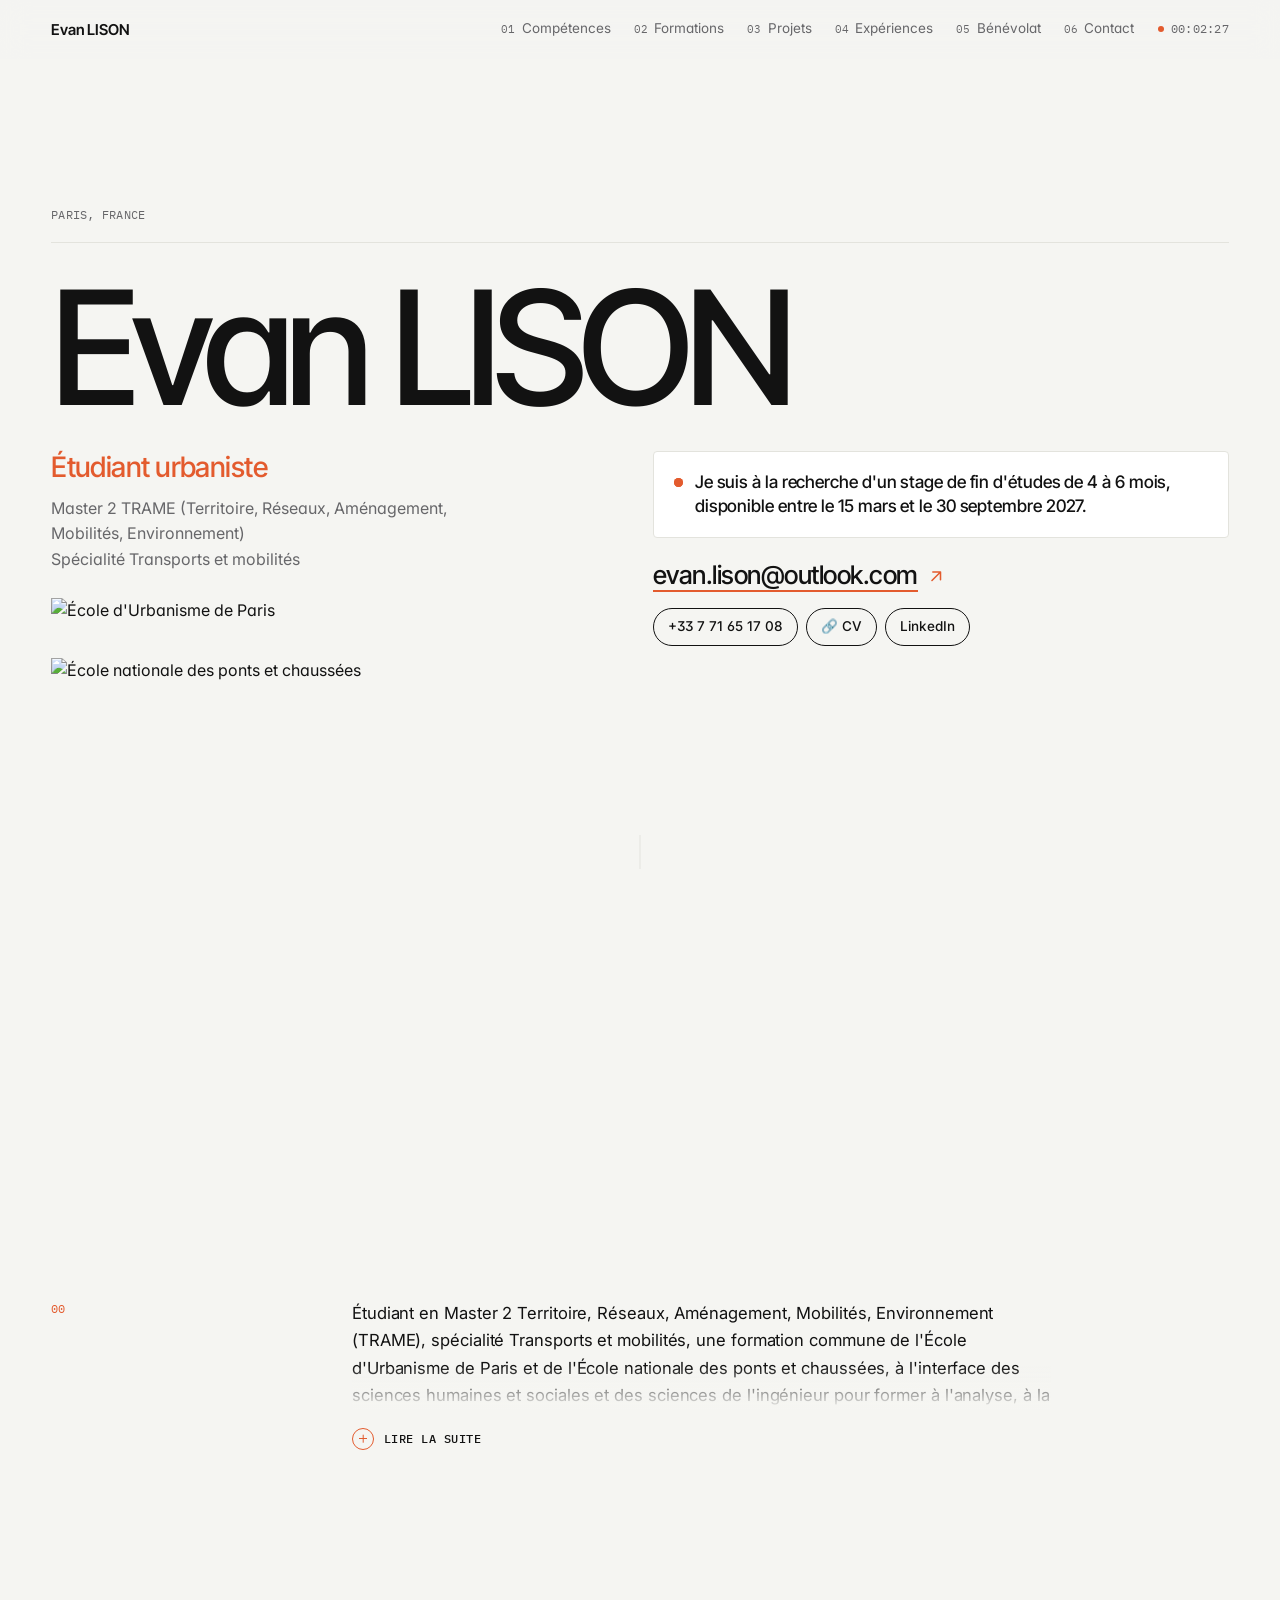
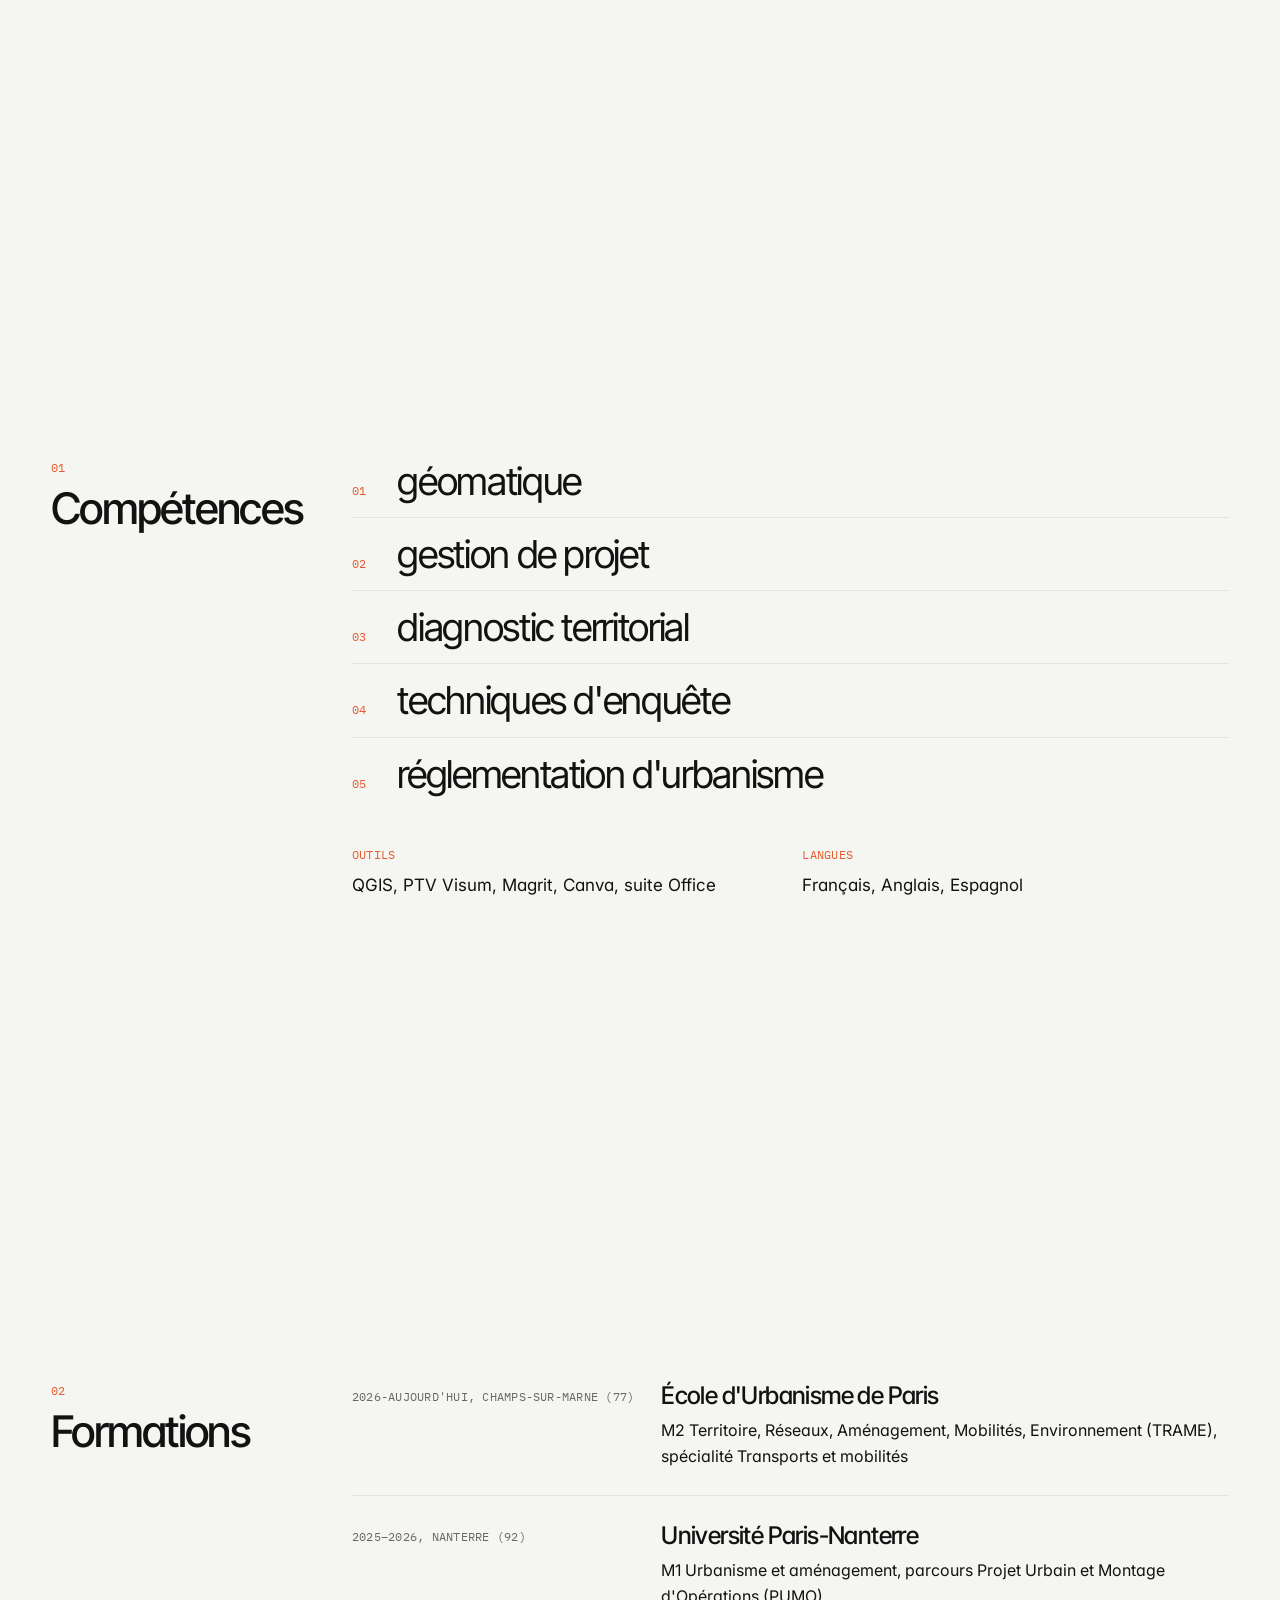
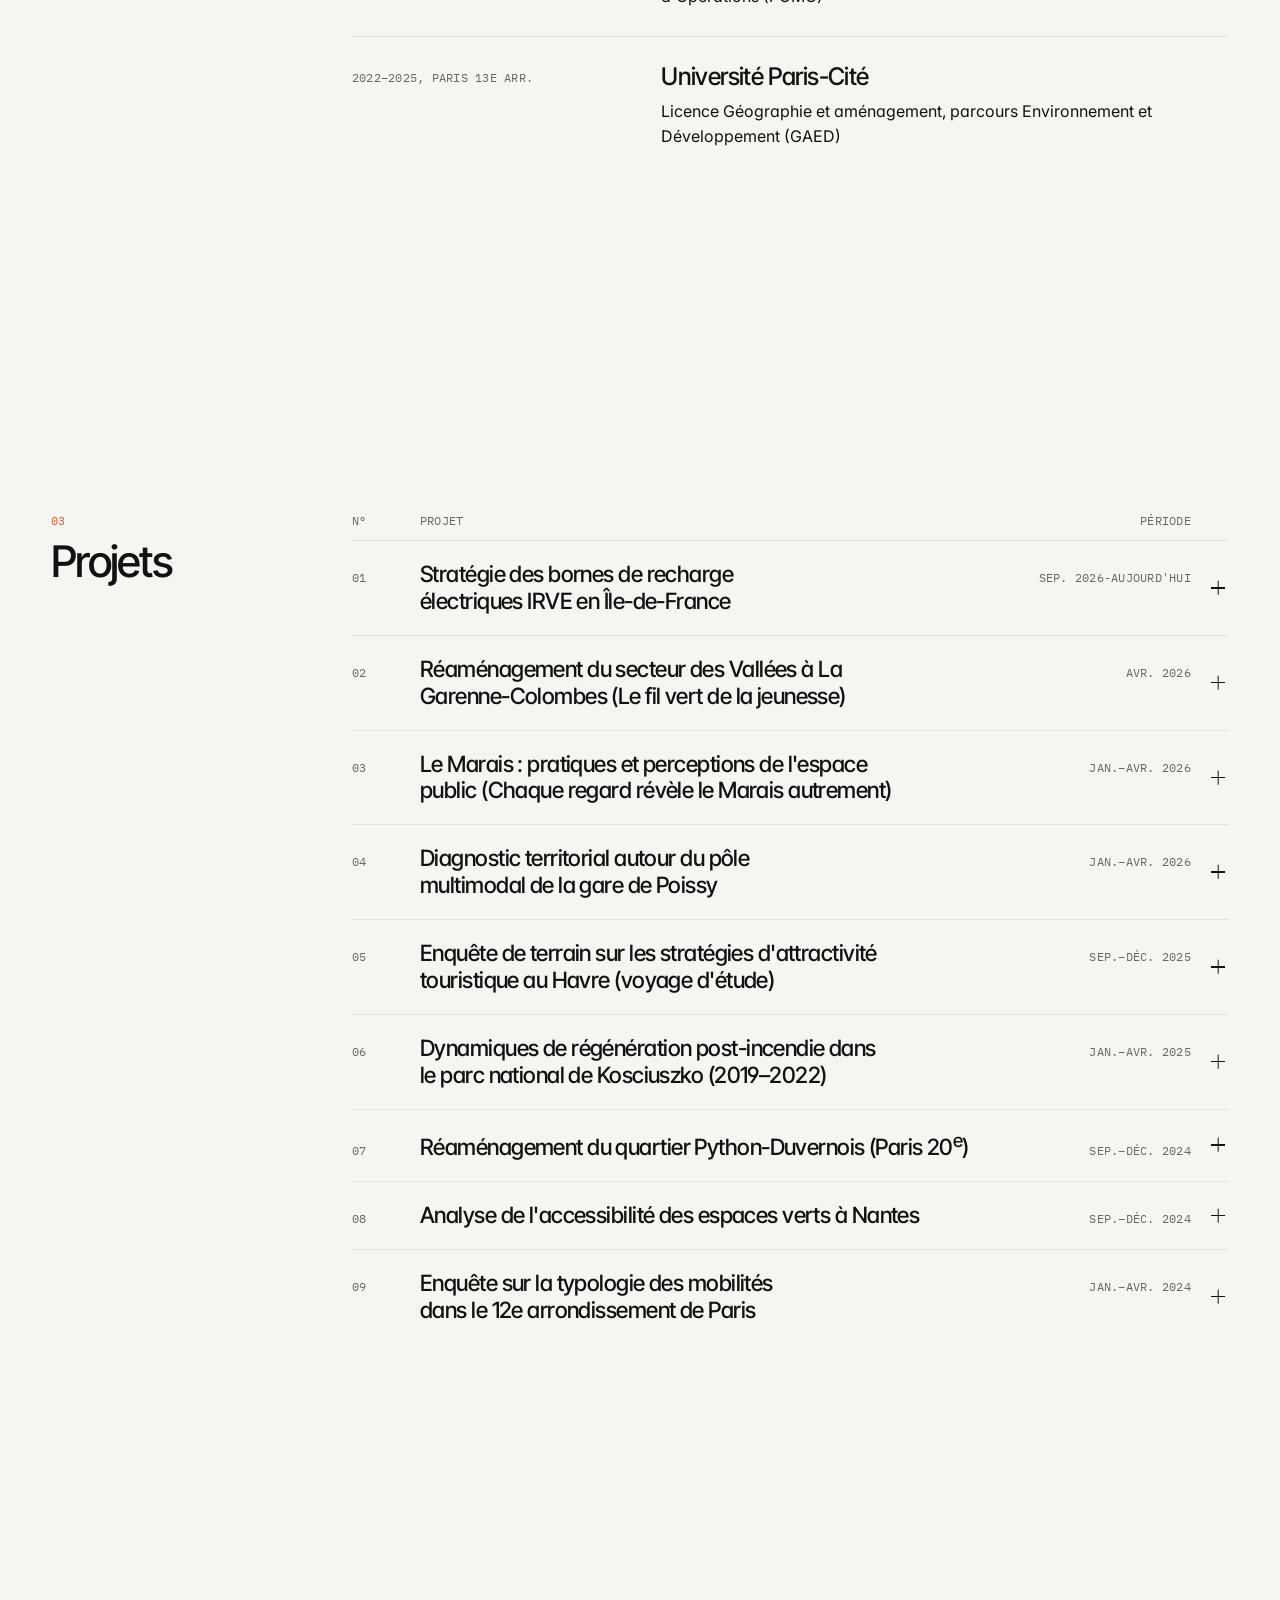
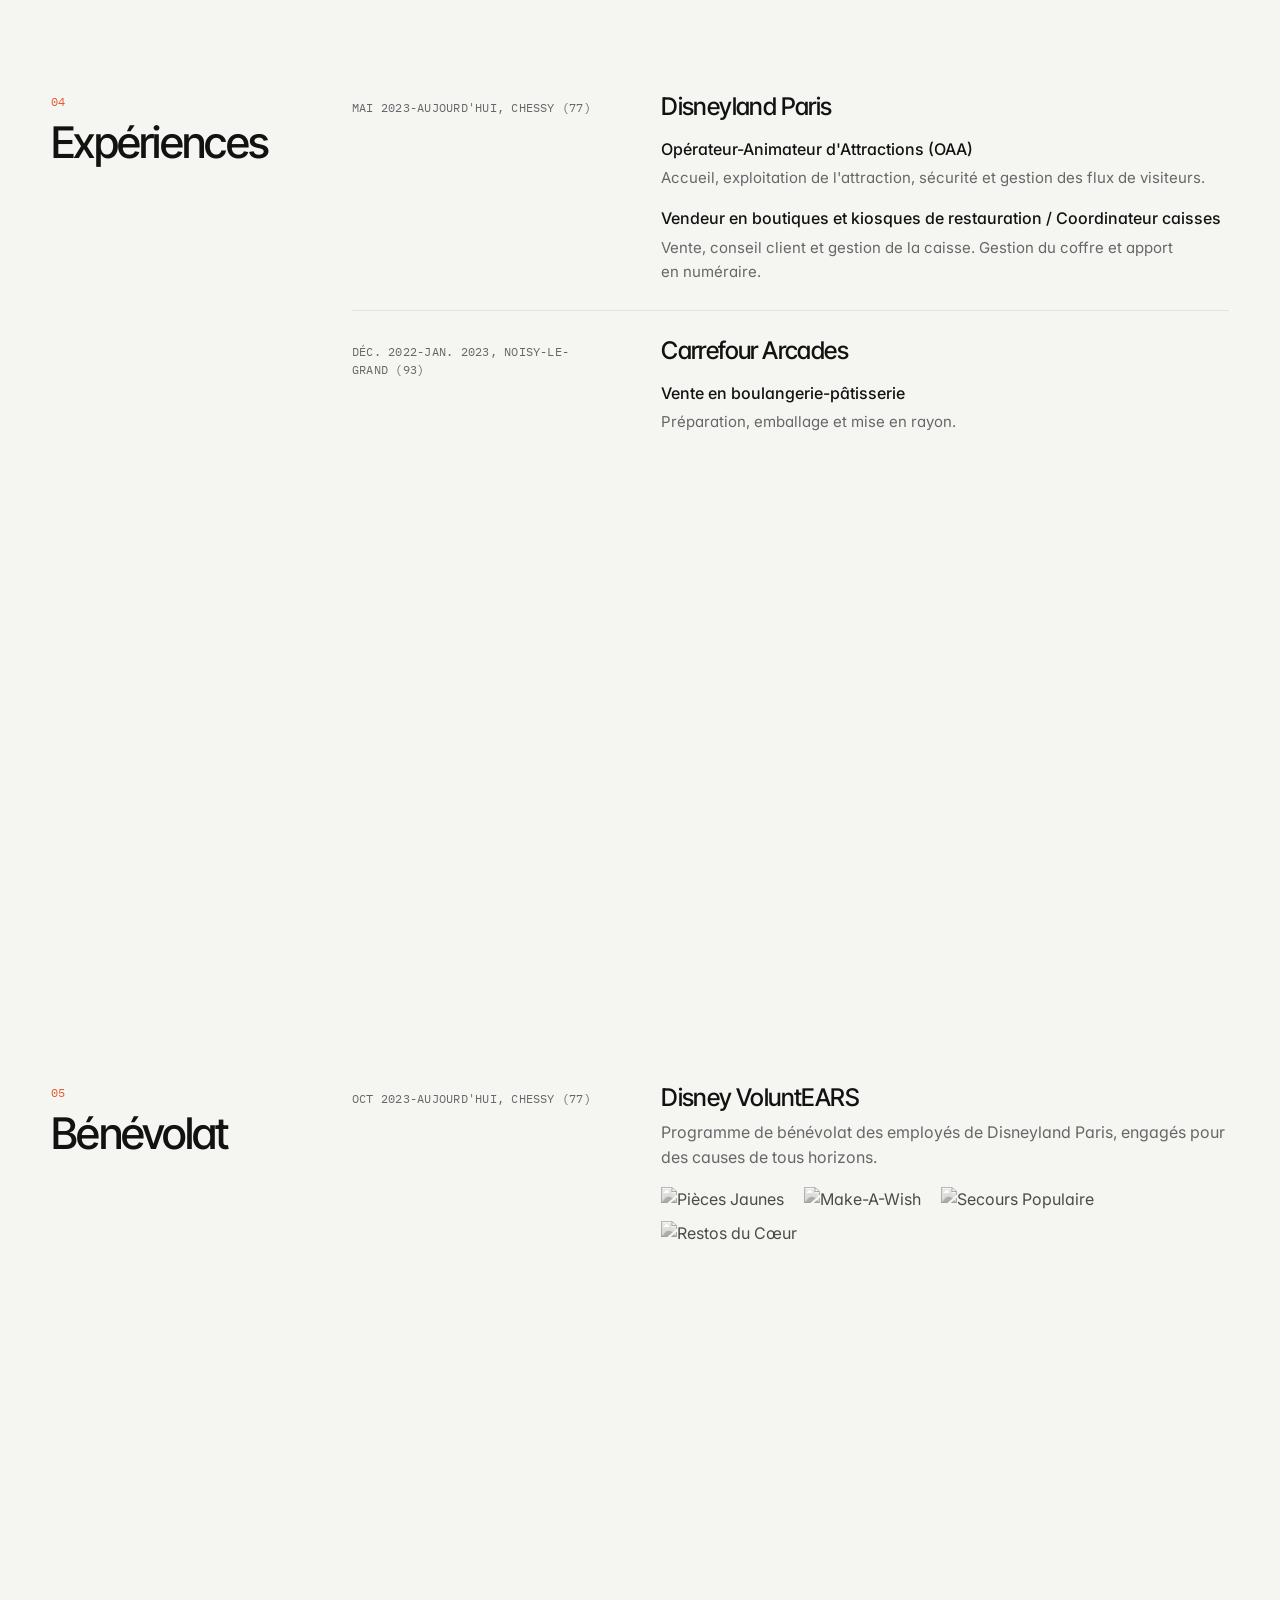
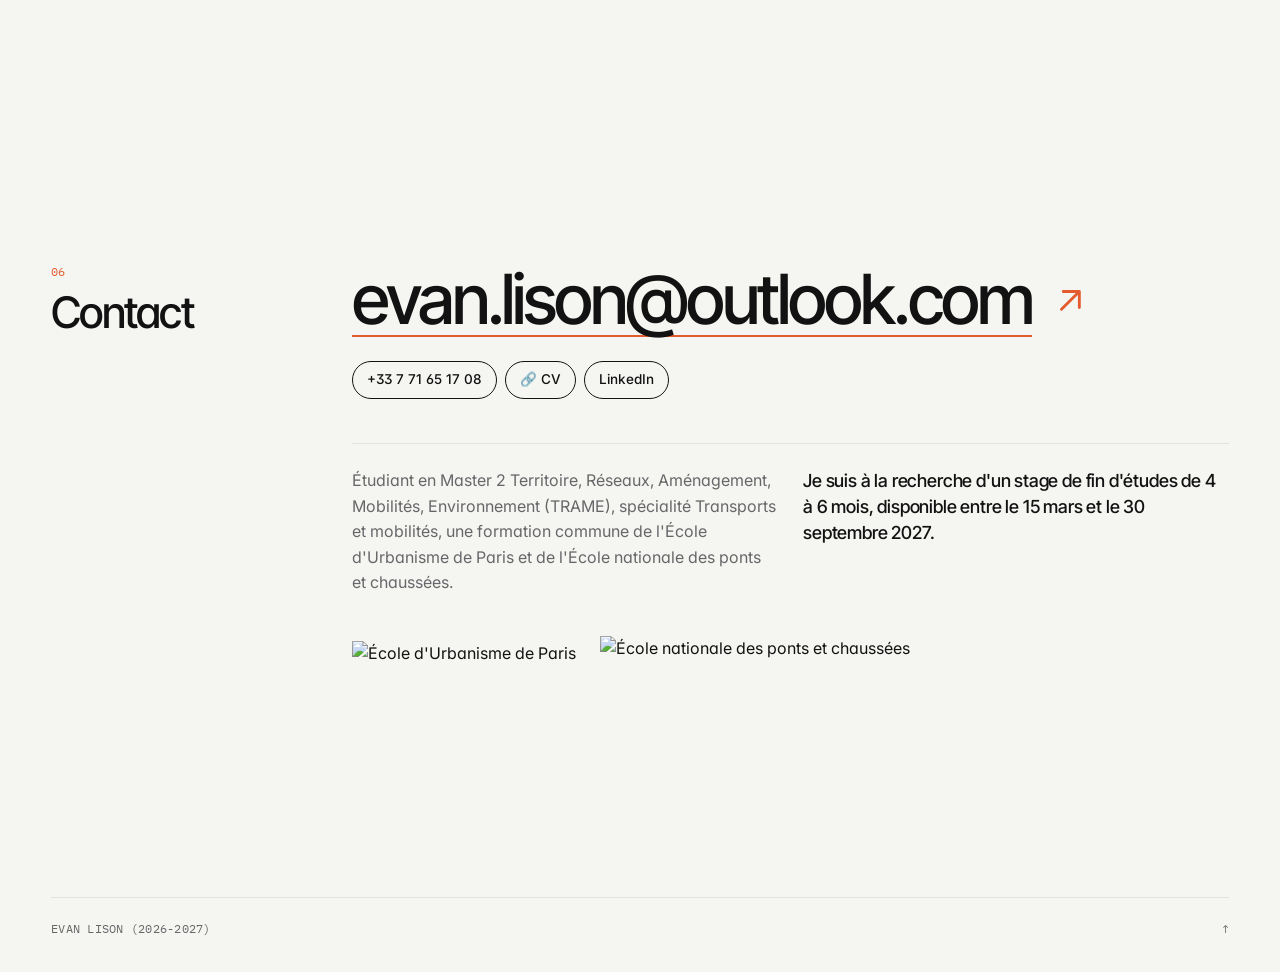
==== commit c87f4736: "Update index.html" ====
--- a/index.html
+++ b/index.html
@@ -32,7 +32,8 @@
   --ease:cubic-bezier(.2,.8,.2,1);
 }
 *,*::before,*::after{box-sizing:border-box;}
-html{-webkit-text-size-adjust:100%;}
+html{-webkit-text-size-adjust:100%;scroll-padding-top:58px;}
+@media (max-width:860px){html{scroll-snap-type:y proximity;}}
 body{margin:0;background:var(--bg);color:var(--ink);font:400 16px/1.6 var(--sans);-webkit-font-smoothing:antialiased;font-feature-settings:"ss01","cv11";}
 img{max-width:100%;display:block;}
 a{color:inherit;text-decoration:none;}
@@ -63,7 +64,14 @@
 @media (max-width:980px){.nav{display:none;}.clock{margin-left:auto;}}
 
 /* Ouverture */
-.hero{padding:clamp(110px,16vh,170px) 0 clamp(40px,7vh,80px);}
+.hero{position:relative;display:flex;flex-direction:column;justify-content:center;min-height:100vh;min-height:100svh;padding:clamp(80px,11vh,120px) 0 clamp(64px,9vh,96px);scroll-snap-align:start;}
+.hero > .wrap{width:100%;}
+.hero h1{margin-top:clamp(20px,4vh,48px) !important;margin-bottom:clamp(22px,4vh,52px) !important;}
+.cue{position:absolute;left:50%;bottom:clamp(18px,3.5vh,32px);display:flex;flex-direction:column;align-items:center;gap:8px;transform:translateX(-50%);color:var(--ink-2);transition:color .2s;}
+.cue:hover{color:var(--accent);}
+.cue i{position:relative;display:block;width:1px;height:34px;background:var(--hair);overflow:hidden;}
+.cue i::after{content:"";position:absolute;left:0;top:-40%;width:1px;height:40%;background:var(--accent);animation:cue 1.8s var(--ease) infinite;}
+@keyframes cue{to{top:100%;}}
 .hero-top{display:flex;flex-wrap:wrap;justify-content:space-between;gap:8px 24px;color:var(--ink-2);padding-bottom:18px;border-bottom:1px solid var(--hair);}
 .hero h1{grid-column:1/-1;margin:clamp(28px,5vh,56px) 0 clamp(30px,5vh,60px);font-weight:500;font-size:clamp(58px,12.4vw,182px);line-height:.86;letter-spacing:-.055em;white-space:nowrap;}
 .hero h1 .ln{display:inline-block;overflow:hidden;vertical-align:top;padding:0 .12em .06em;margin:0 -.12em -.06em;}
@@ -77,8 +85,8 @@
 .prog{margin-top:12px;color:var(--ink-2);max-width:30em;}
 .prog a{background:linear-gradient(currentColor,currentColor) 0 100%/0 1px no-repeat;transition:background-size .4s var(--ease),color .2s;}
 .prog a:hover{color:var(--accent);background-size:100% 1px;}
-.schools{display:flex;align-items:center;gap:24px;margin-top:26px;}
-.schools img{height:44px;width:auto;}
+.schools{display:flex;flex-wrap:wrap;align-items:center;gap:16px 24px;margin-top:26px;}
+.schools img{height:44px;width:auto;max-width:100%;flex:none;object-fit:contain;}
 .schools img.big{height:54px;}
 .status{display:flex;gap:12px;padding:18px 20px;background:var(--paper);border:1px solid var(--hair);border-radius:4px;font:500 clamp(16px,1.35vw,18.5px)/1.4 var(--display);letter-spacing:-.005em;}
 .status .dot{position:relative;flex:none;width:9px;height:9px;margin-top:.45em;border-radius:50%;background:var(--accent);}
@@ -95,15 +103,42 @@
 .ic{width:16px;height:16px;fill:none;stroke:currentColor;stroke-width:1.8;stroke-linecap:round;stroke-linejoin:round;flex:none;}
 
 /* Sections */
-.sec{padding:clamp(56px,9vh,110px) 0;scroll-margin-top:58px;}
+.sec{display:flex;flex-direction:column;justify-content:center;min-height:100vh;min-height:100svh;padding:calc(58px + clamp(28px,6vh,72px)) 0 clamp(28px,6vh,72px);scroll-snap-align:start;}
+.sec > .wrap{width:100%;}
 .sec-l{grid-column:1/4;}
 .sec-l .sticky{position:sticky;top:96px;}
 .sec-l .mono{color:var(--accent);}
 .sec h2{margin-top:10px;font-weight:500;font-size:clamp(30px,3.4vw,48px);line-height:1;letter-spacing:-.04em;}
 .sec-r{grid-column:4/13;}
 @media (max-width:860px){
+  .sec{min-height:0;padding:calc(58px + 44px) 0 56px;}
+  .hero{padding-top:96px;padding-bottom:88px;}
+  .hero-top{padding-bottom:14px;}
+  .role{font-size:21px;}
+  .prog{font-size:15px;line-height:1.55;}
+  .schools{gap:14px 20px;margin-top:22px;}
+  .schools img{height:36px;}
+  .schools img.big{height:44px;}
+  .status{padding:14px 16px;font-size:15.5px;line-height:1.45;}
+  .mail{margin-top:24px;font-size:19px;}
+  .chips{gap:8px;margin-top:14px;}
+  .chip{padding:6px 12px;font-size:13px;}
+  .sec h2{font-size:32px;}
+  .lead{font-size:16px;line-height:1.7;}
+  .skill{gap:16px;padding:12px 0;font-size:23px;}
+  .kit{margin-top:32px;}
+  .kit p + p{font-size:15.5px;}
+  .row{padding:24px 0;}
+  .row h3{font-size:20px;}
+  .row-sub{font-size:15px;line-height:1.55;}
+  .proj-t{font-size:18px;}
+  .proj-head{padding:18px 0;}
+  .proj-p{font-size:15px;}
+  .contact .big-mail{font-size:clamp(24px,7.4vw,34px);}
+  .contact-t{margin-top:36px;gap:16px;}
+  .contact-t p:last-child{font-size:16.5px;}
   .hero-a,.hero-b,.sec-l,.sec-r{grid-column:1/-1;}
-  .hero-b{margin-top:34px;}
+  .hero-b{margin-top:40px;}
   .sec-l .sticky{position:static;}
   .sec-r{margin-top:28px;}
   .hero h1{white-space:normal;}
@@ -131,6 +166,9 @@
 .skill{display:flex;align-items:baseline;gap:20px;padding:14px 0;border-bottom:1px solid var(--hair);font:400 clamp(24px,3vw,42px)/1.15 var(--display);letter-spacing:-.035em;transition:padding .45s var(--ease);}
 .skill .n{font:400 11.5px/1 var(--mono);color:var(--accent);letter-spacing:.02em;min-width:2.2em;}
 @media (hover:hover){.skill:hover{padding-left:14px;}}
+.skill::after{content:attr(data-emoji);align-self:center;font-size:.78em;line-height:1;transform:scale(0) rotate(-25deg);transform-origin:left center;transition:transform .45s cubic-bezier(.34,1.56,.64,1);}
+@media (hover:hover){.skill:hover::after{transform:none;}}
+@media (prefers-reduced-motion:reduce){.skill::after{display:none;}}
 .skill:hover .n{color:var(--accent);}
 .kit{display:grid;grid-template-columns:repeat(2,minmax(0,1fr));gap:24px;margin-top:36px;}
 .kit p.mono{color:var(--accent);}
@@ -149,7 +187,7 @@
 .role-t{font-weight:500;}
 .role-d{margin-top:4px;color:var(--ink-2);font-size:15px;}
 .causes{display:flex;flex-wrap:wrap;align-items:center;gap:12px 20px;margin-top:16px;}
-.causes img{height:22px;width:auto;filter:grayscale(1);opacity:.75;transition:filter .3s,opacity .3s;}
+.causes img{height:22px;width:auto;max-width:100%;flex:none;object-fit:contain;filter:grayscale(1);opacity:.75;transition:filter .3s,opacity .3s;}
 .causes img:hover{filter:none;opacity:1;}
 @media (max-width:600px){.row{grid-template-columns:1fr;}.row-date{padding-top:0;}}
 
@@ -183,7 +221,7 @@
 .proj-ban img{display:block;width:100%;height:auto;}
 .proj-side{margin-top:18px;}
 .proj-logos{display:flex;flex-wrap:wrap;align-items:center;gap:10px 18px;}
-.proj-logos img{height:30px;width:auto;}
+.proj-logos img{height:30px;width:auto;max-width:100%;flex:none;object-fit:contain;}
 .proj-txt{padding:18px 0 30px;max-width:46em;}
 .proj-q{font:500 clamp(17px,1.4vw,20px)/1.4 var(--display);letter-spacing:-.01em;}
 .proj-p{margin-top:12px;color:var(--ink-2);}
@@ -212,6 +250,7 @@
 .contact-t p:first-child{color:var(--ink-2);}
 .contact-t p:last-child{font:500 18px/1.45 var(--display);letter-spacing:-.01em;}
 .contact .schools{margin-top:40px;}
+footer{scroll-snap-align:end;}
 .foot{display:flex;justify-content:space-between;gap:16px;padding:22px 0 34px;border-top:1px solid var(--hair);color:var(--ink-2);}
 .foot a:hover{color:var(--ink);}
 @media (max-width:700px){.contact-t{grid-template-columns:1fr;}}
@@ -259,9 +298,10 @@
         </div>
       </div>
     </div>
+    <a class="cue mono" href="#presentation" aria-label="Défiler vers la présentation"><i></i></a>
   </section>
 
-  <section class="sec" aria-label="Présentation">
+  <section class="sec" id="presentation" aria-label="Présentation">
     <div class="wrap grid">
       <div class="sec-l"><div class="sticky"><p class="mono">00</p></div></div>
       <div class="sec-r">
@@ -277,7 +317,7 @@
     <div class="wrap grid">
       <div class="sec-l"><div class="sticky"><p class="mono">01</p><h2>Compétences</h2></div></div>
       <div class="sec-r">
-        <ul class="skills"><li class="skill" data-reveal><span class="n">01</span><span class="w">géomatique</span></li><li class="skill" data-reveal><span class="n">02</span><span class="w">gestion de projet</span></li><li class="skill" data-reveal><span class="n">03</span><span class="w">diagnostic territorial</span></li><li class="skill" data-reveal><span class="n">04</span><span class="w">techniques d'enquête</span></li><li class="skill" data-reveal><span class="n">05</span><span class="w">réglementation d'urbanisme</span></li></ul>
+        <ul class="skills"><li class="skill" data-reveal data-emoji="🌍"><span class="n">01</span><span class="w">géomatique</span></li><li class="skill" data-reveal data-emoji="📋"><span class="n">02</span><span class="w">gestion de projet</span></li><li class="skill" data-reveal data-emoji="🔎"><span class="n">03</span><span class="w">diagnostic territorial</span></li><li class="skill" data-reveal data-emoji="🎙️"><span class="n">04</span><span class="w">techniques d'enquête</span></li><li class="skill" data-reveal data-emoji="📜"><span class="n">05</span><span class="w">réglementation d'urbanisme</span></li></ul>
         <div class="kit" data-reveal>
           <div><p class="mono">Outils</p><p>QGIS, PTV Visum, Magrit, Canva, suite Office</p></div>
           <div><p class="mono">Langues</p><p>Français, Anglais, Espagnol</p></div>
@@ -654,13 +694,77 @@
   if (matchMedia('(hover: hover) and (pointer: fine)').matches && !reduce) {
     document.querySelectorAll('.proj-head').forEach(h => {
       h.addEventListener('pointerenter', e => {
-        if (h.closest('.proj').classList.contains('open')) return;
+        const pr = h.closest('.proj');
+        if (pr && pr.classList.contains('open')) return;
         if (pem.textContent !== h.dataset.emoji) { pem.textContent = h.dataset.emoji; peek.classList.remove('on'); void peek.offsetWidth; } tx = x = e.clientX; ty = y = e.clientY; peek.classList.add('on'); if (!raf) raf = requestAnimationFrame(loop);
       });
       h.addEventListener('pointermove', e => { tx = e.clientX; ty = e.clientY; if (!raf) raf = requestAnimationFrame(loop); });
       h.addEventListener('pointerleave', () => peek.classList.remove('on'));
     });
   }
+
+  /* Défilement page par page (molette / pavé tactile, ordinateur) */
+  const pages = [document.querySelector('.hero'), ...document.querySelectorAll('.sec')];
+  const fine = matchMedia('(hover: hover) and (pointer: fine)').matches;
+  const pagingOn = () => fine && !reduce && innerWidth > 860 && innerHeight >= 620;
+  let anim = 0, busyUntil = 0, lastWheel = 0;
+  const bounds = () => {
+    const end = document.documentElement.scrollHeight;
+    return pages.map((p, i) => {
+      const top = Math.round(p.getBoundingClientRect().top + scrollY);
+      const bottom = i < pages.length - 1 ? Math.round(pages[i + 1].getBoundingClientRect().top + scrollY) : end;
+      return { top, bottom };
+    });
+  };
+  const glide = to => {
+    cancelAnimationFrame(anim);
+    const from = scrollY, d = to - from, t0 = performance.now(), dur = Math.min(950, 520 + Math.abs(d) * .25);
+    const ease = t => 1 - Math.pow(1 - t, 4);
+    busyUntil = Infinity;
+    const step = now => {
+      const t = Math.min(1, (now - t0) / dur);
+      scrollTo(0, from + d * ease(t));
+      if (t < 1) anim = requestAnimationFrame(step); else busyUntil = performance.now() + 380;
+    };
+    anim = requestAnimationFrame(step);
+  };
+  const move = dir => {
+    const b = bounds(), y = scrollY, vh = innerHeight;
+    let i = b.findIndex(x => y >= x.top - 2 && y < x.bottom - 2);
+    if (i < 0) i = y < b[0].top ? 0 : b.length - 1;
+    const cur = b[i];
+    if (dir > 0) {
+      if (y + vh < cur.bottom - 2) return false;
+      if (i < b.length - 1) { glide(b[i + 1].top); return true; }
+      return false;
+    } else {
+      if (y > cur.top + 2) return false;
+      if (i > 0) { const p = b[i - 1]; glide(p.bottom - p.top > vh ? p.bottom - vh : p.top); return true; }
+      return false;
+    }
+  };
+  addEventListener('wheel', e => {
+    if (!pagingOn() || e.ctrlKey || Math.abs(e.deltaX) > Math.abs(e.deltaY)) return;
+    const now = performance.now(), gap = now - lastWheel;
+    lastWheel = now;
+    if (now < busyUntil || (busyUntil !== 0 && gap < 160 && now < busyUntil + 600)) { e.preventDefault(); if (now >= busyUntil) busyUntil = now + 160; return; }
+    const dy = e.deltaMode === 1 ? e.deltaY * 16 : e.deltaY;
+    if (Math.abs(dy) < 2) return;
+    const dir = Math.sign(dy);
+    if (move(dir)) { e.preventDefault(); return; }
+    /* À l'intérieur d'une partie plus haute que l'écran : défilement normal, mais on s'arrête net à sa limite */
+    const b = bounds(), y = scrollY, vh = innerHeight;
+    const cur = b.find(x => y >= x.top - 2 && y < x.bottom - 2);
+    if (!cur) return;
+    if (dir > 0 && y + vh + dy > cur.bottom) { e.preventDefault(); scrollTo(0, cur.bottom - vh); busyUntil = now + 320; }
+    if (dir < 0 && y + dy < cur.top) { e.preventDefault(); scrollTo(0, cur.top); busyUntil = now + 320; }
+  }, { passive: false });
+  addEventListener('keydown', e => {
+    if (!pagingOn() || e.target.closest('input,textarea,select,button,[contenteditable]')) return;
+    const k = e.key;
+    const dir = (k === 'PageDown' || (k === ' ' && !e.shiftKey)) ? 1 : (k === 'PageUp' || (k === ' ' && e.shiftKey)) ? -1 : 0;
+    if (dir && performance.now() >= busyUntil && move(dir)) e.preventDefault();
+  });
 
   /* Barre : progression + section active */
   const secs = [...document.querySelectorAll('.sec[id]')];
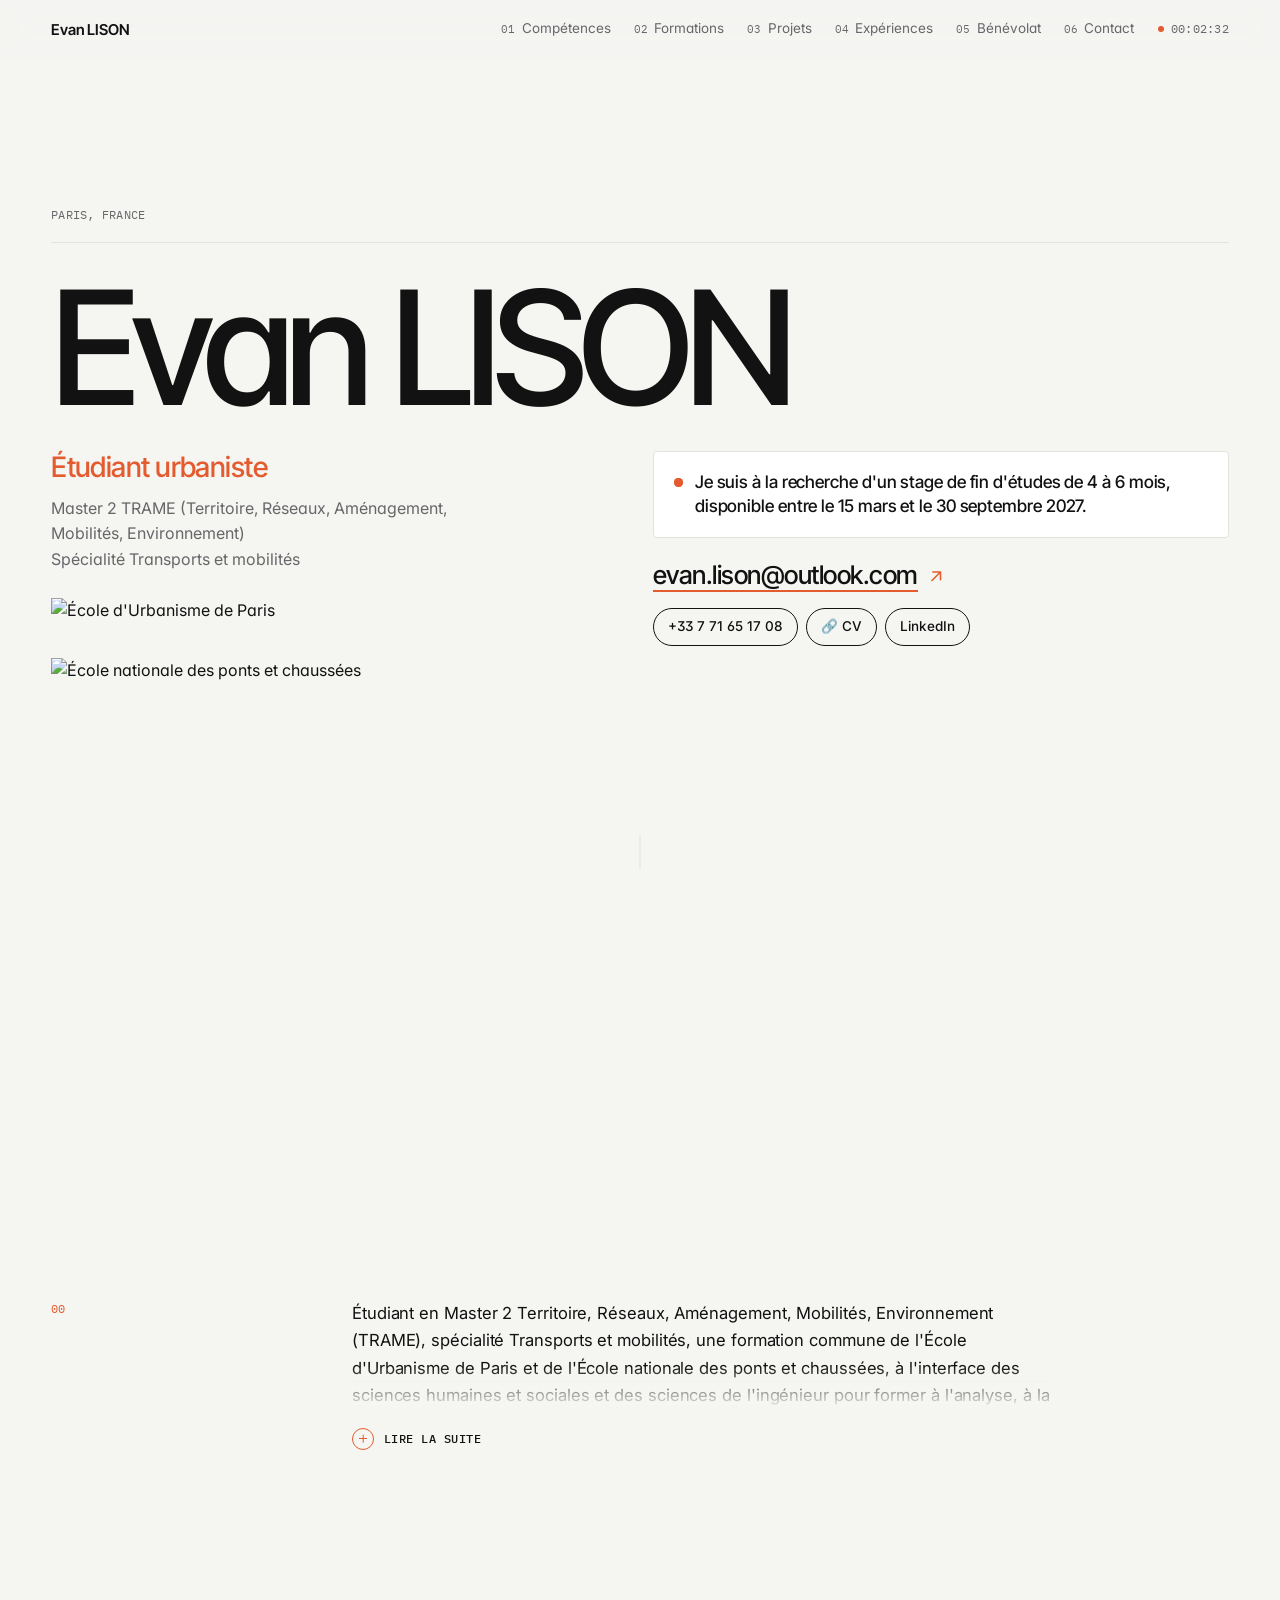
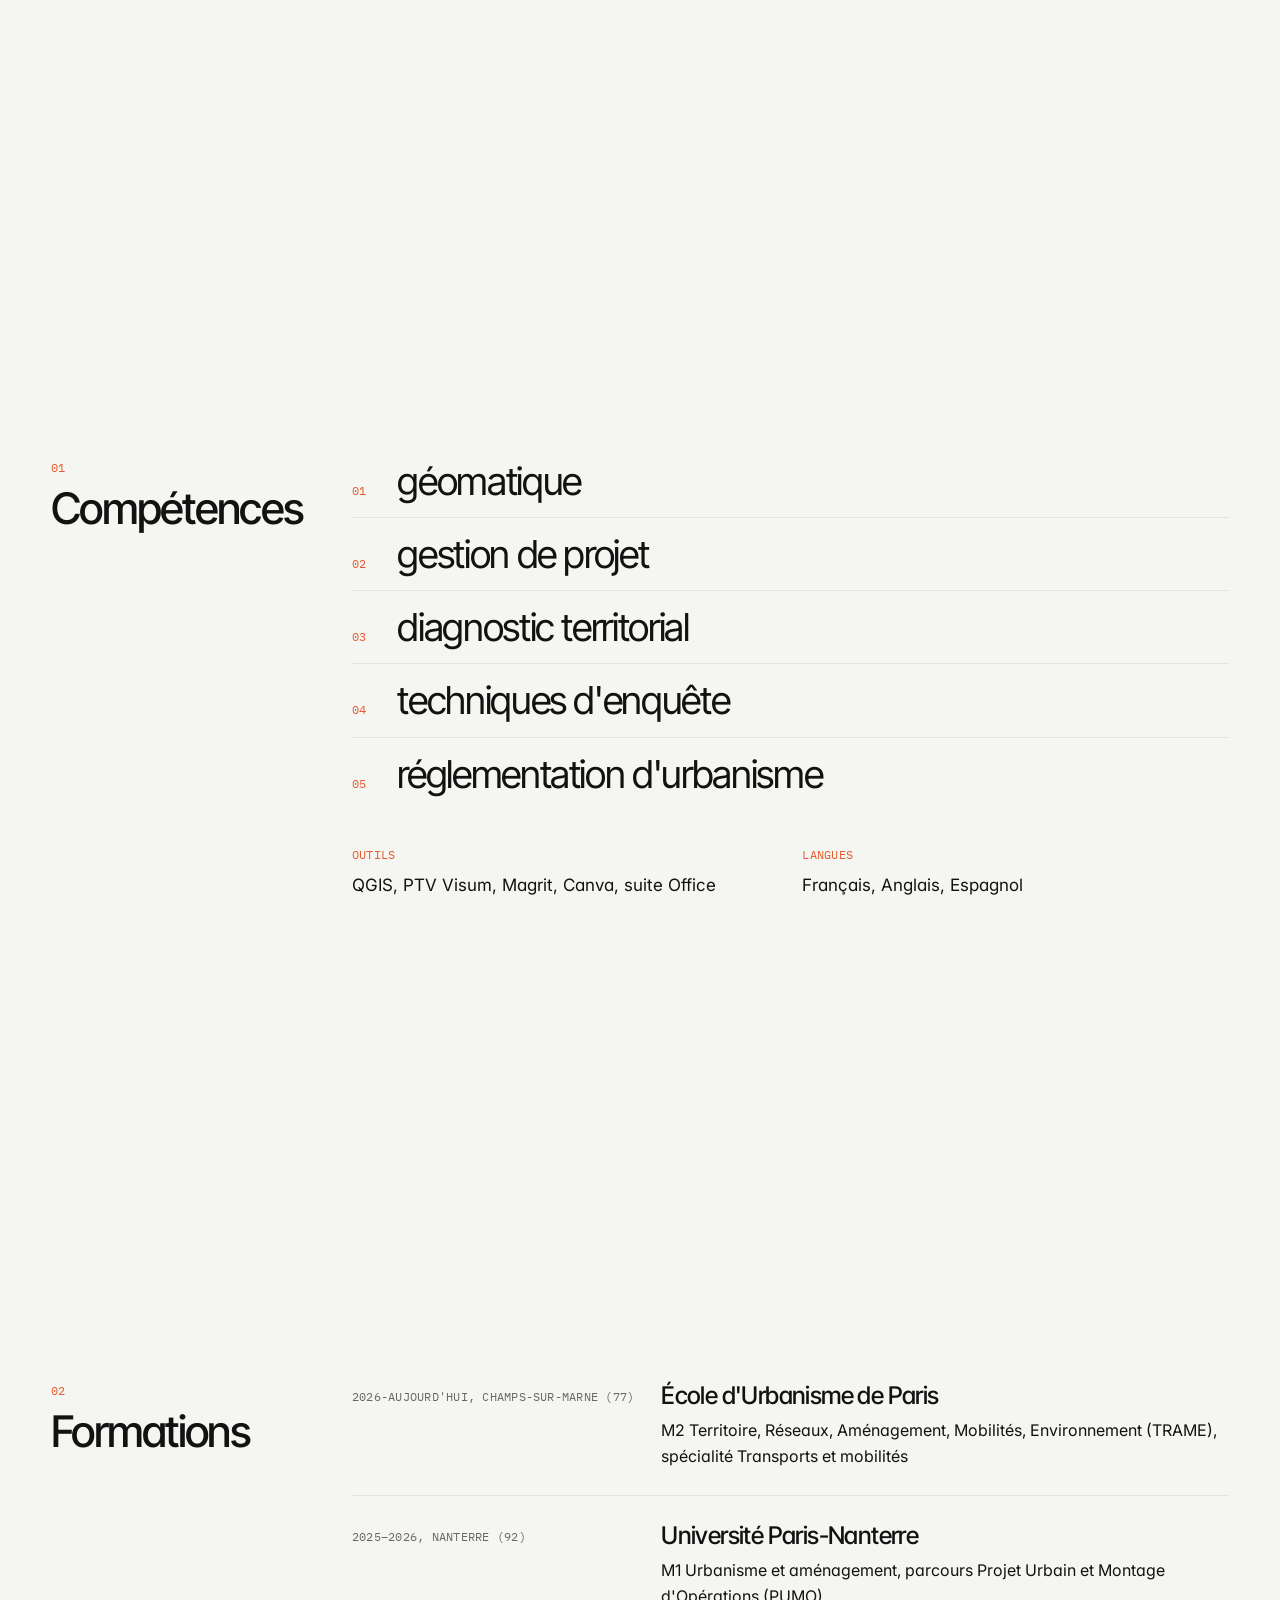
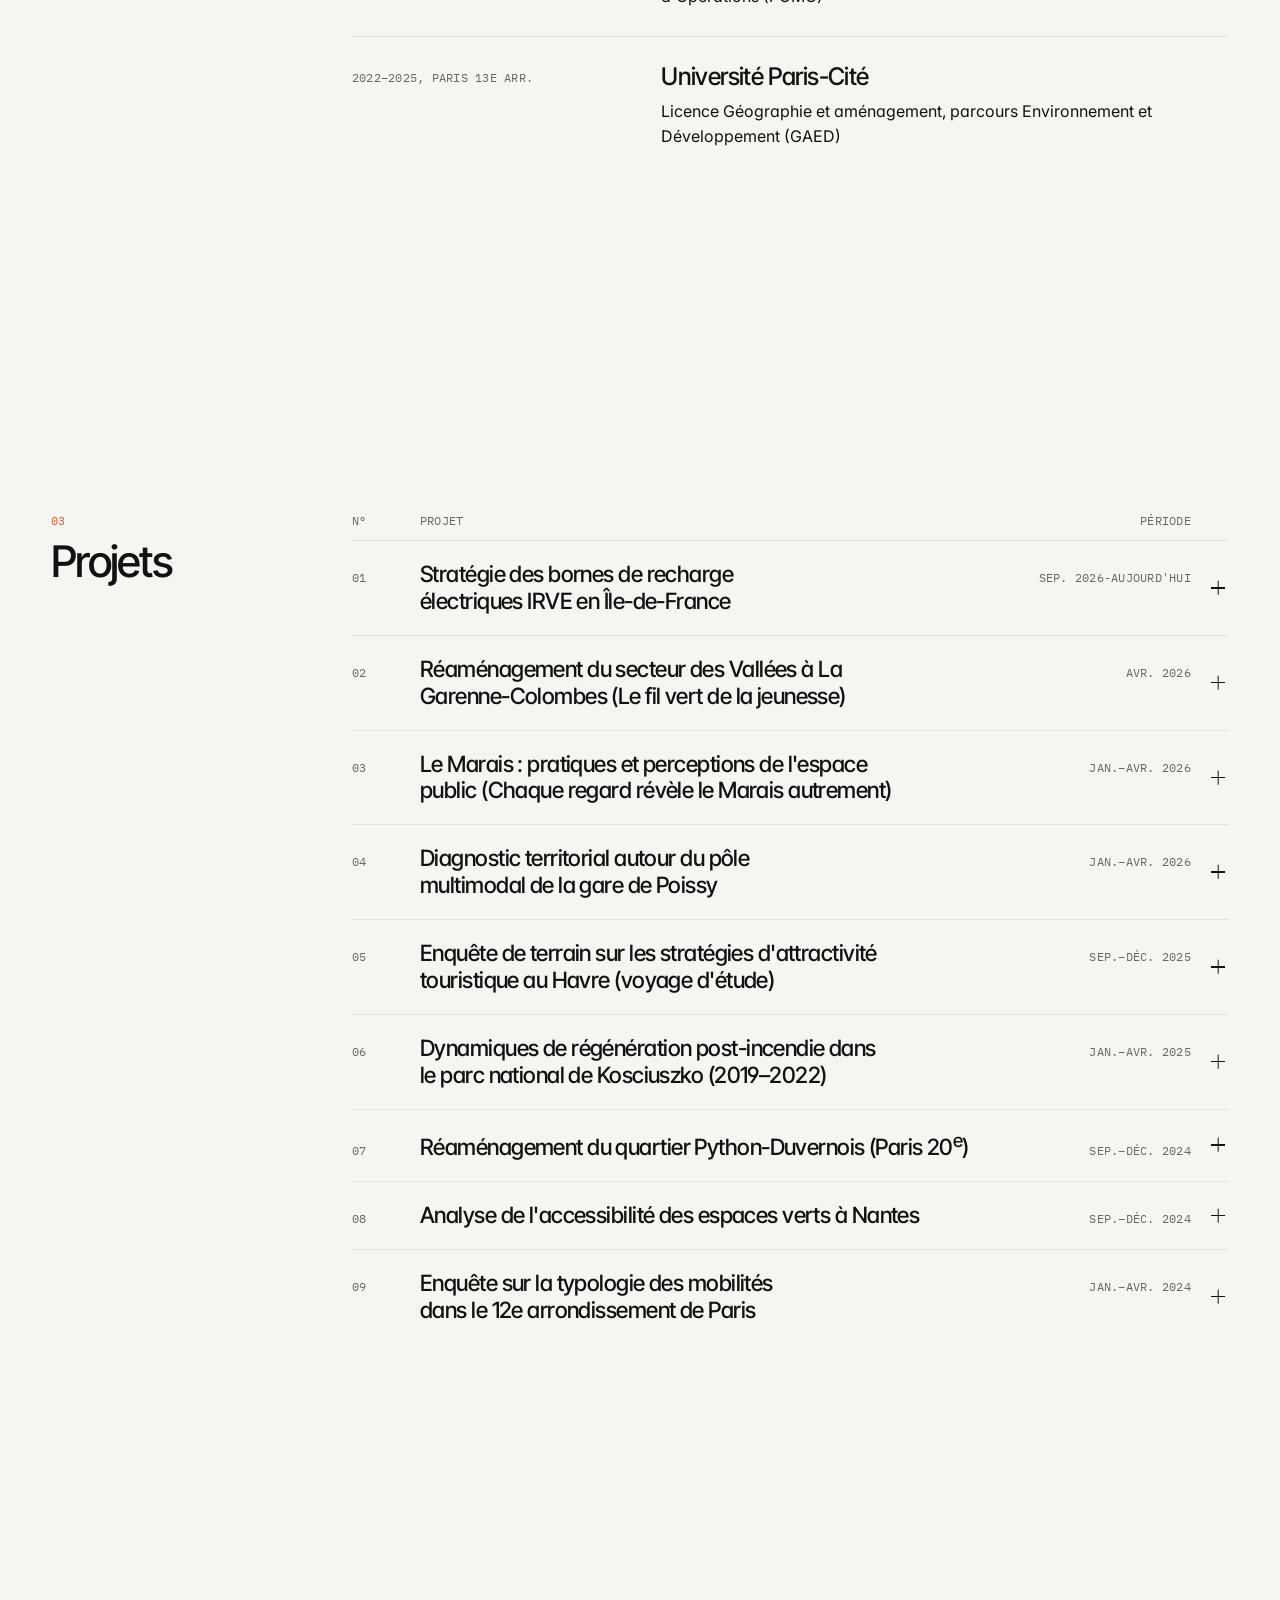
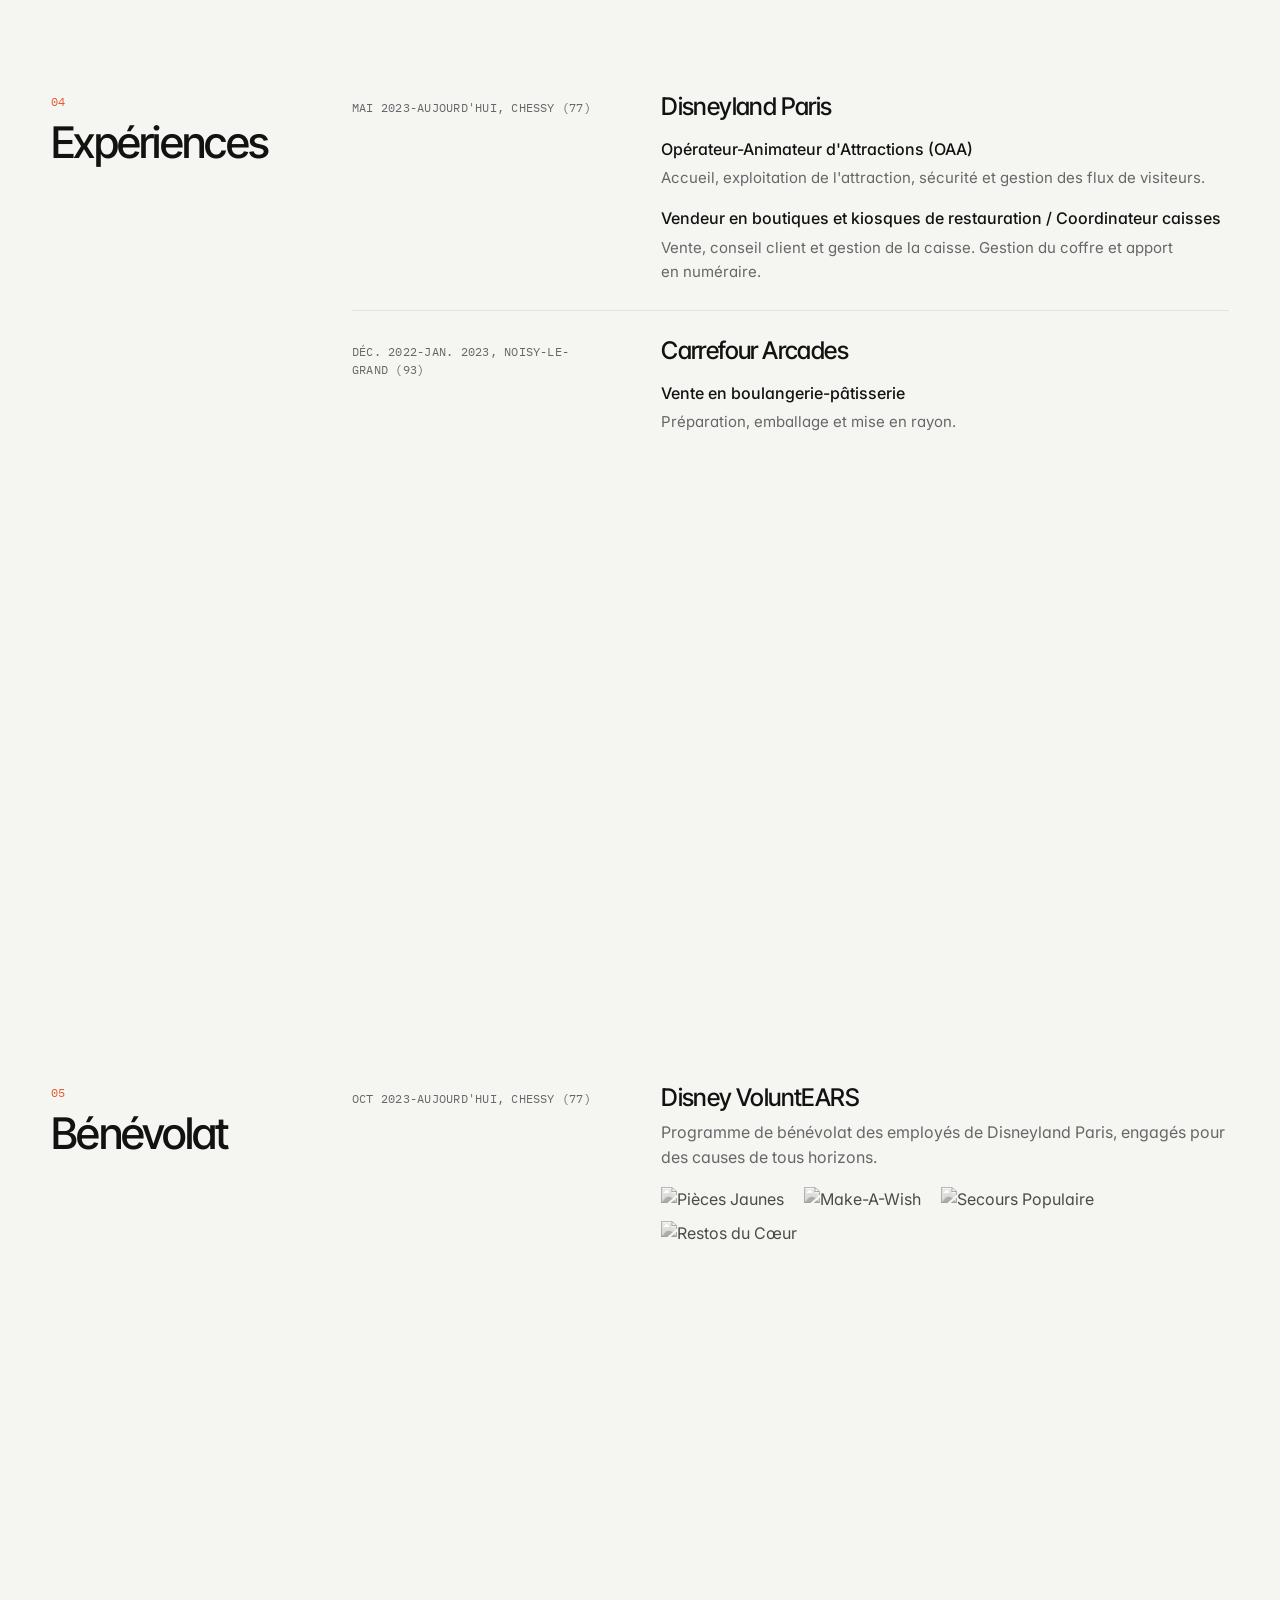
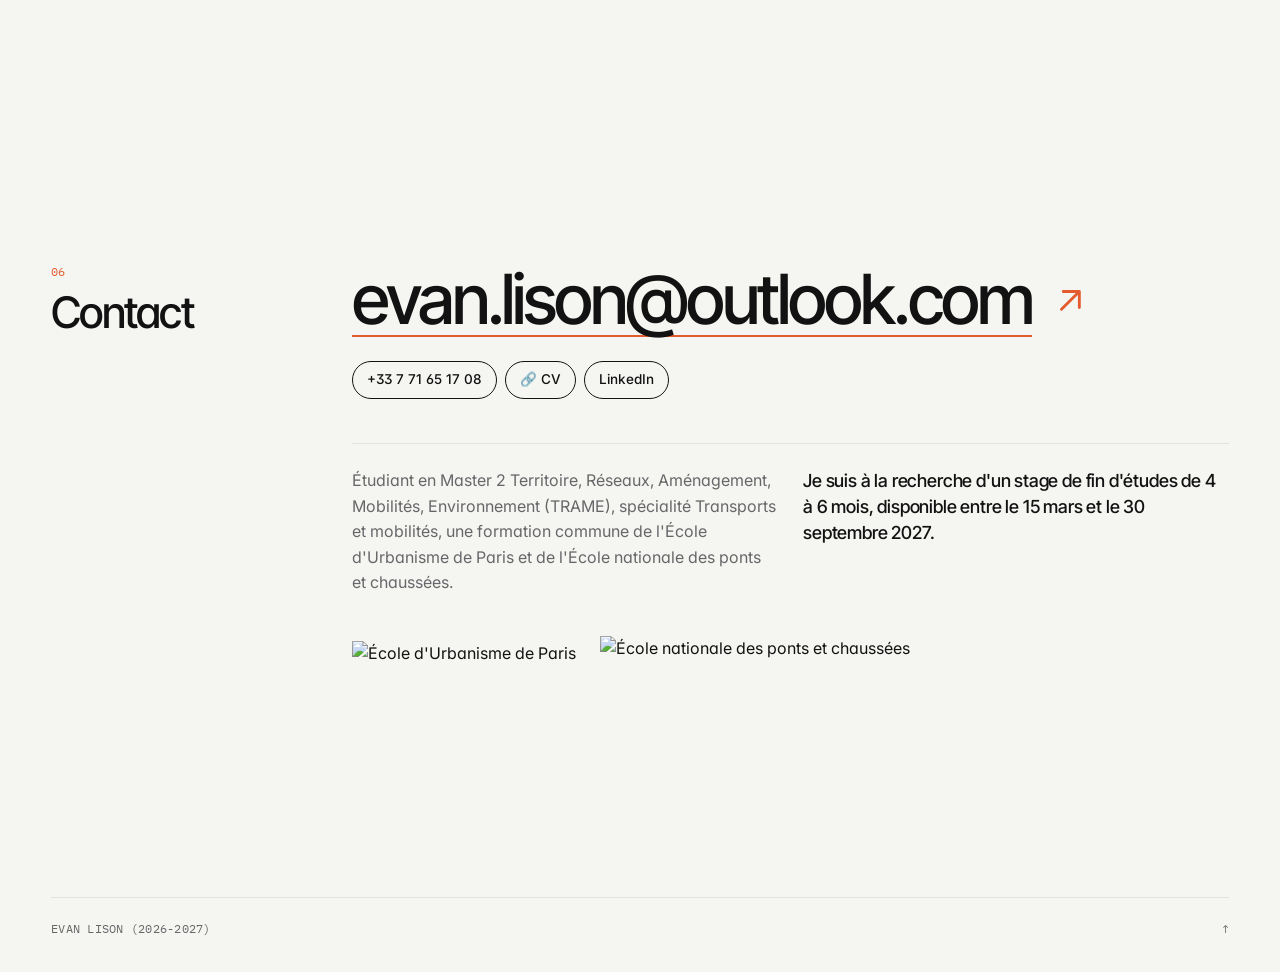
==== commit 386b06bc: "Update index.html" ====
--- a/index.html
+++ b/index.html
@@ -32,8 +32,7 @@
   --ease:cubic-bezier(.2,.8,.2,1);
 }
 *,*::before,*::after{box-sizing:border-box;}
-html{-webkit-text-size-adjust:100%;scroll-padding-top:58px;}
-@media (max-width:860px){html{scroll-snap-type:y proximity;}}
+html{-webkit-text-size-adjust:100%;}
 body{margin:0;background:var(--bg);color:var(--ink);font:400 16px/1.6 var(--sans);-webkit-font-smoothing:antialiased;font-feature-settings:"ss01","cv11";}
 img{max-width:100%;display:block;}
 a{color:inherit;text-decoration:none;}
@@ -64,7 +63,7 @@
 @media (max-width:980px){.nav{display:none;}.clock{margin-left:auto;}}
 
 /* Ouverture */
-.hero{position:relative;display:flex;flex-direction:column;justify-content:center;min-height:100vh;min-height:100svh;padding:clamp(80px,11vh,120px) 0 clamp(64px,9vh,96px);scroll-snap-align:start;}
+.hero{position:relative;display:flex;flex-direction:column;justify-content:center;min-height:100vh;min-height:100svh;padding:clamp(80px,11vh,120px) 0 clamp(64px,9vh,96px);}
 .hero > .wrap{width:100%;}
 .hero h1{margin-top:clamp(20px,4vh,48px) !important;margin-bottom:clamp(22px,4vh,52px) !important;}
 .cue{position:absolute;left:50%;bottom:clamp(18px,3.5vh,32px);display:flex;flex-direction:column;align-items:center;gap:8px;transform:translateX(-50%);color:var(--ink-2);transition:color .2s;}
@@ -103,7 +102,7 @@
 .ic{width:16px;height:16px;fill:none;stroke:currentColor;stroke-width:1.8;stroke-linecap:round;stroke-linejoin:round;flex:none;}
 
 /* Sections */
-.sec{display:flex;flex-direction:column;justify-content:center;min-height:100vh;min-height:100svh;padding:calc(58px + clamp(28px,6vh,72px)) 0 clamp(28px,6vh,72px);scroll-snap-align:start;}
+.sec{display:flex;flex-direction:column;justify-content:center;min-height:100vh;min-height:100svh;padding:calc(58px + clamp(28px,6vh,72px)) 0 clamp(28px,6vh,72px);}
 .sec > .wrap{width:100%;}
 .sec-l{grid-column:1/4;}
 .sec-l .sticky{position:sticky;top:96px;}
@@ -235,6 +234,13 @@
   .proj-row{grid-template-columns:34px minmax(0,1fr) 22px;}
   .proj-in{padding:4px 0 0 50px;}
 }
+/* Bouton « partie suivante » */
+.next{position:fixed;right:var(--pad);bottom:clamp(16px,3vh,28px);z-index:35;display:grid;place-items:center;width:46px;height:46px;padding:0;border:1px solid var(--hair);border-radius:50%;background:rgba(255,255,255,.85);-webkit-backdrop-filter:blur(10px);backdrop-filter:blur(10px);color:var(--ink);cursor:pointer;opacity:0;transform:translateY(8px);pointer-events:none;transition:opacity .3s,transform .3s var(--ease),border-color .2s,color .2s;}
+.next.show{opacity:1;transform:none;pointer-events:auto;}
+.next:hover{border-color:var(--accent);color:var(--accent);}
+.next svg{width:18px;height:18px;fill:none;stroke:currentColor;stroke-width:1.8;stroke-linecap:round;stroke-linejoin:round;transition:transform .35s var(--ease);}
+.next.up svg{transform:rotate(180deg);}
+@media (max-width:860px){.next{width:42px;height:42px;}}
 /* Aperçu qui suit le curseur */
 .peek{position:fixed;left:0;top:0;z-index:30;display:grid;place-items:center;width:84px;height:84px;margin:-42px 0 0 -42px;border-radius:50%;background:var(--paper);box-shadow:0 0 0 1px var(--hair),0 18px 36px -16px rgba(0,0,0,.35);pointer-events:none;opacity:0;transition:opacity .25s;}
 .peek.on{opacity:1;}
@@ -250,7 +256,6 @@
 .contact-t p:first-child{color:var(--ink-2);}
 .contact-t p:last-child{font:500 18px/1.45 var(--display);letter-spacing:-.01em;}
 .contact .schools{margin-top:40px;}
-footer{scroll-snap-align:end;}
 .foot{display:flex;justify-content:space-between;gap:16px;padding:22px 0 34px;border-top:1px solid var(--hair);color:var(--ink-2);}
 .foot a:hover{color:var(--ink);}
 @media (max-width:700px){.contact-t{grid-template-columns:1fr;}}
@@ -317,7 +322,7 @@
     <div class="wrap grid">
       <div class="sec-l"><div class="sticky"><p class="mono">01</p><h2>Compétences</h2></div></div>
       <div class="sec-r">
-        <ul class="skills"><li class="skill" data-reveal data-emoji="🌍"><span class="n">01</span><span class="w">géomatique</span></li><li class="skill" data-reveal data-emoji="📋"><span class="n">02</span><span class="w">gestion de projet</span></li><li class="skill" data-reveal data-emoji="🔎"><span class="n">03</span><span class="w">diagnostic territorial</span></li><li class="skill" data-reveal data-emoji="🎙️"><span class="n">04</span><span class="w">techniques d'enquête</span></li><li class="skill" data-reveal data-emoji="📜"><span class="n">05</span><span class="w">réglementation d'urbanisme</span></li></ul>
+        <ul class="skills"><li class="skill" data-reveal data-emoji="📐"><span class="n">01</span><span class="w">géomatique</span></li><li class="skill" data-reveal data-emoji="👷‍♂️"><span class="n">02</span><span class="w">gestion de projet</span></li><li class="skill" data-reveal data-emoji="🔎"><span class="n">03</span><span class="w">diagnostic territorial</span></li><li class="skill" data-reveal data-emoji="📋"><span class="n">04</span><span class="w">techniques d'enquête</span></li><li class="skill" data-reveal data-emoji="⚖️"><span class="n">05</span><span class="w">réglementation d'urbanisme</span></li></ul>
         <div class="kit" data-reveal>
           <div><p class="mono">Outils</p><p>QGIS, PTV Visum, Magrit, Canva, suite Office</p></div>
           <div><p class="mono">Langues</p><p>Français, Anglais, Espagnol</p></div>
@@ -604,6 +609,8 @@
     </div>
   </section>
 </main>
+
+<button class="next" type="button" aria-label="Partie suivante"><svg viewBox="0 0 24 24" aria-hidden="true"><path d="M12 5v14M6 13l6 6 6-6"/></svg></button>
 
 <footer class="wrap">
   <div class="foot mono"><span>Evan LISON (2026-2027)</span><a href="#top">↑</a></div>
@@ -703,68 +710,24 @@
     });
   }
 
-  /* Défilement page par page (molette / pavé tactile, ordinateur) */
+  /* Bouton « partie suivante » : une partie à la fois, sans toucher à la molette */
+  const nextBtn = document.querySelector('.next');
   const pages = [document.querySelector('.hero'), ...document.querySelectorAll('.sec')];
-  const fine = matchMedia('(hover: hover) and (pointer: fine)').matches;
-  const pagingOn = () => fine && !reduce && innerWidth > 860 && innerHeight >= 620;
-  let anim = 0, busyUntil = 0, lastWheel = 0;
-  const bounds = () => {
-    const end = document.documentElement.scrollHeight;
-    return pages.map((p, i) => {
-      const top = Math.round(p.getBoundingClientRect().top + scrollY);
-      const bottom = i < pages.length - 1 ? Math.round(pages[i + 1].getBoundingClientRect().top + scrollY) : end;
-      return { top, bottom };
-    });
+  const atEnd = () => scrollY + innerHeight >= document.documentElement.scrollHeight - 4;
+  const nextTarget = () => atEnd() ? null : pages.find(p => p.getBoundingClientRect().top > 8);
+  nextBtn.addEventListener('click', () => {
+    const t = nextTarget();
+    if (t) t.scrollIntoView({ behavior: reduce ? 'auto' : 'smooth', block: 'start' });
+    else scrollTo({ top: 0, behavior: reduce ? 'auto' : 'smooth' });
+  });
+  const updateNext = () => {
+    const last = !nextTarget();
+    nextBtn.classList.toggle('show', scrollY > innerHeight * .5);
+    nextBtn.classList.toggle('up', last);
+    nextBtn.setAttribute('aria-label', last ? 'Revenir en haut' : 'Partie suivante');
   };
-  const glide = to => {
-    cancelAnimationFrame(anim);
-    const from = scrollY, d = to - from, t0 = performance.now(), dur = Math.min(950, 520 + Math.abs(d) * .25);
-    const ease = t => 1 - Math.pow(1 - t, 4);
-    busyUntil = Infinity;
-    const step = now => {
-      const t = Math.min(1, (now - t0) / dur);
-      scrollTo(0, from + d * ease(t));
-      if (t < 1) anim = requestAnimationFrame(step); else busyUntil = performance.now() + 380;
-    };
-    anim = requestAnimationFrame(step);
-  };
-  const move = dir => {
-    const b = bounds(), y = scrollY, vh = innerHeight;
-    let i = b.findIndex(x => y >= x.top - 2 && y < x.bottom - 2);
-    if (i < 0) i = y < b[0].top ? 0 : b.length - 1;
-    const cur = b[i];
-    if (dir > 0) {
-      if (y + vh < cur.bottom - 2) return false;
-      if (i < b.length - 1) { glide(b[i + 1].top); return true; }
-      return false;
-    } else {
-      if (y > cur.top + 2) return false;
-      if (i > 0) { const p = b[i - 1]; glide(p.bottom - p.top > vh ? p.bottom - vh : p.top); return true; }
-      return false;
-    }
-  };
-  addEventListener('wheel', e => {
-    if (!pagingOn() || e.ctrlKey || Math.abs(e.deltaX) > Math.abs(e.deltaY)) return;
-    const now = performance.now(), gap = now - lastWheel;
-    lastWheel = now;
-    if (now < busyUntil || (busyUntil !== 0 && gap < 160 && now < busyUntil + 600)) { e.preventDefault(); if (now >= busyUntil) busyUntil = now + 160; return; }
-    const dy = e.deltaMode === 1 ? e.deltaY * 16 : e.deltaY;
-    if (Math.abs(dy) < 2) return;
-    const dir = Math.sign(dy);
-    if (move(dir)) { e.preventDefault(); return; }
-    /* À l'intérieur d'une partie plus haute que l'écran : défilement normal, mais on s'arrête net à sa limite */
-    const b = bounds(), y = scrollY, vh = innerHeight;
-    const cur = b.find(x => y >= x.top - 2 && y < x.bottom - 2);
-    if (!cur) return;
-    if (dir > 0 && y + vh + dy > cur.bottom) { e.preventDefault(); scrollTo(0, cur.bottom - vh); busyUntil = now + 320; }
-    if (dir < 0 && y + dy < cur.top) { e.preventDefault(); scrollTo(0, cur.top); busyUntil = now + 320; }
-  }, { passive: false });
-  addEventListener('keydown', e => {
-    if (!pagingOn() || e.target.closest('input,textarea,select,button,[contenteditable]')) return;
-    const k = e.key;
-    const dir = (k === 'PageDown' || (k === ' ' && !e.shiftKey)) ? 1 : (k === 'PageUp' || (k === ' ' && e.shiftKey)) ? -1 : 0;
-    if (dir && performance.now() >= busyUntil && move(dir)) e.preventDefault();
-  });
+  addEventListener('scroll', updateNext, { passive: true });
+  updateNext();
 
   /* Barre : progression + section active */
   const secs = [...document.querySelectorAll('.sec[id]')];
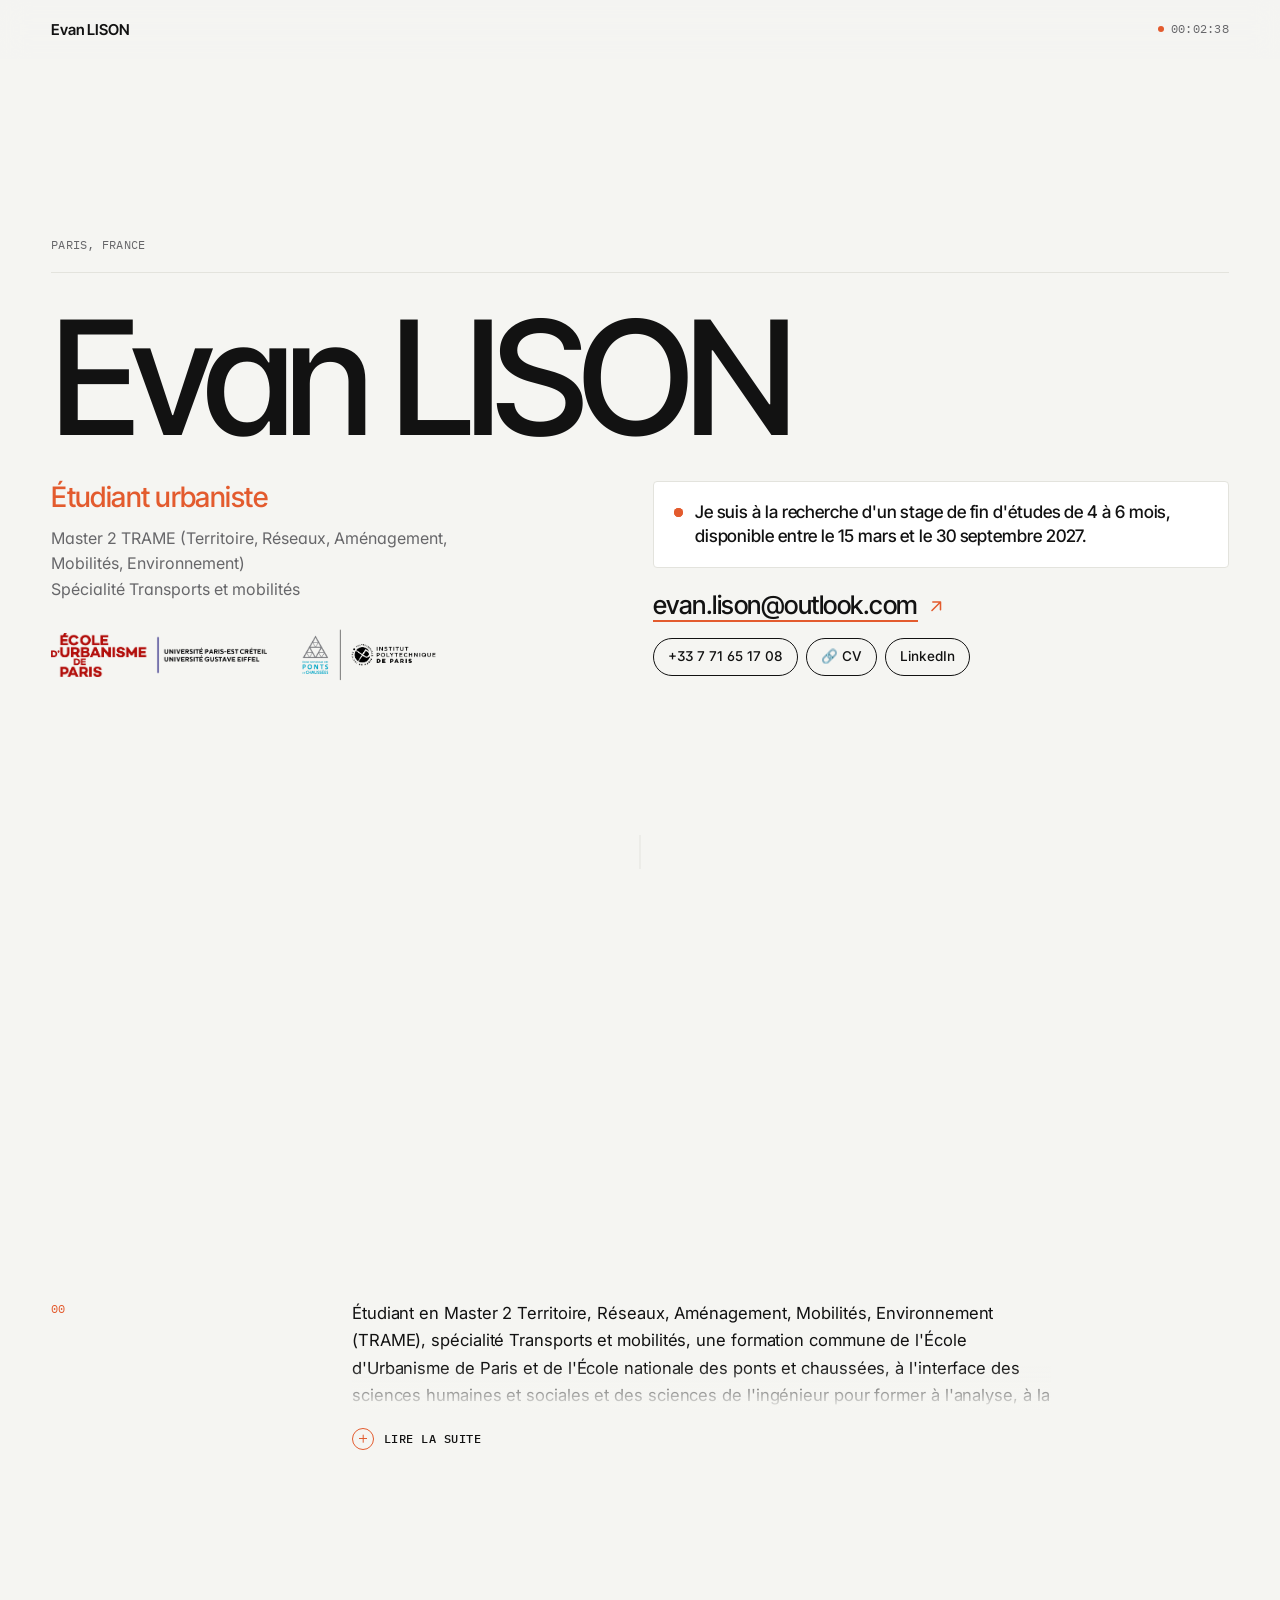
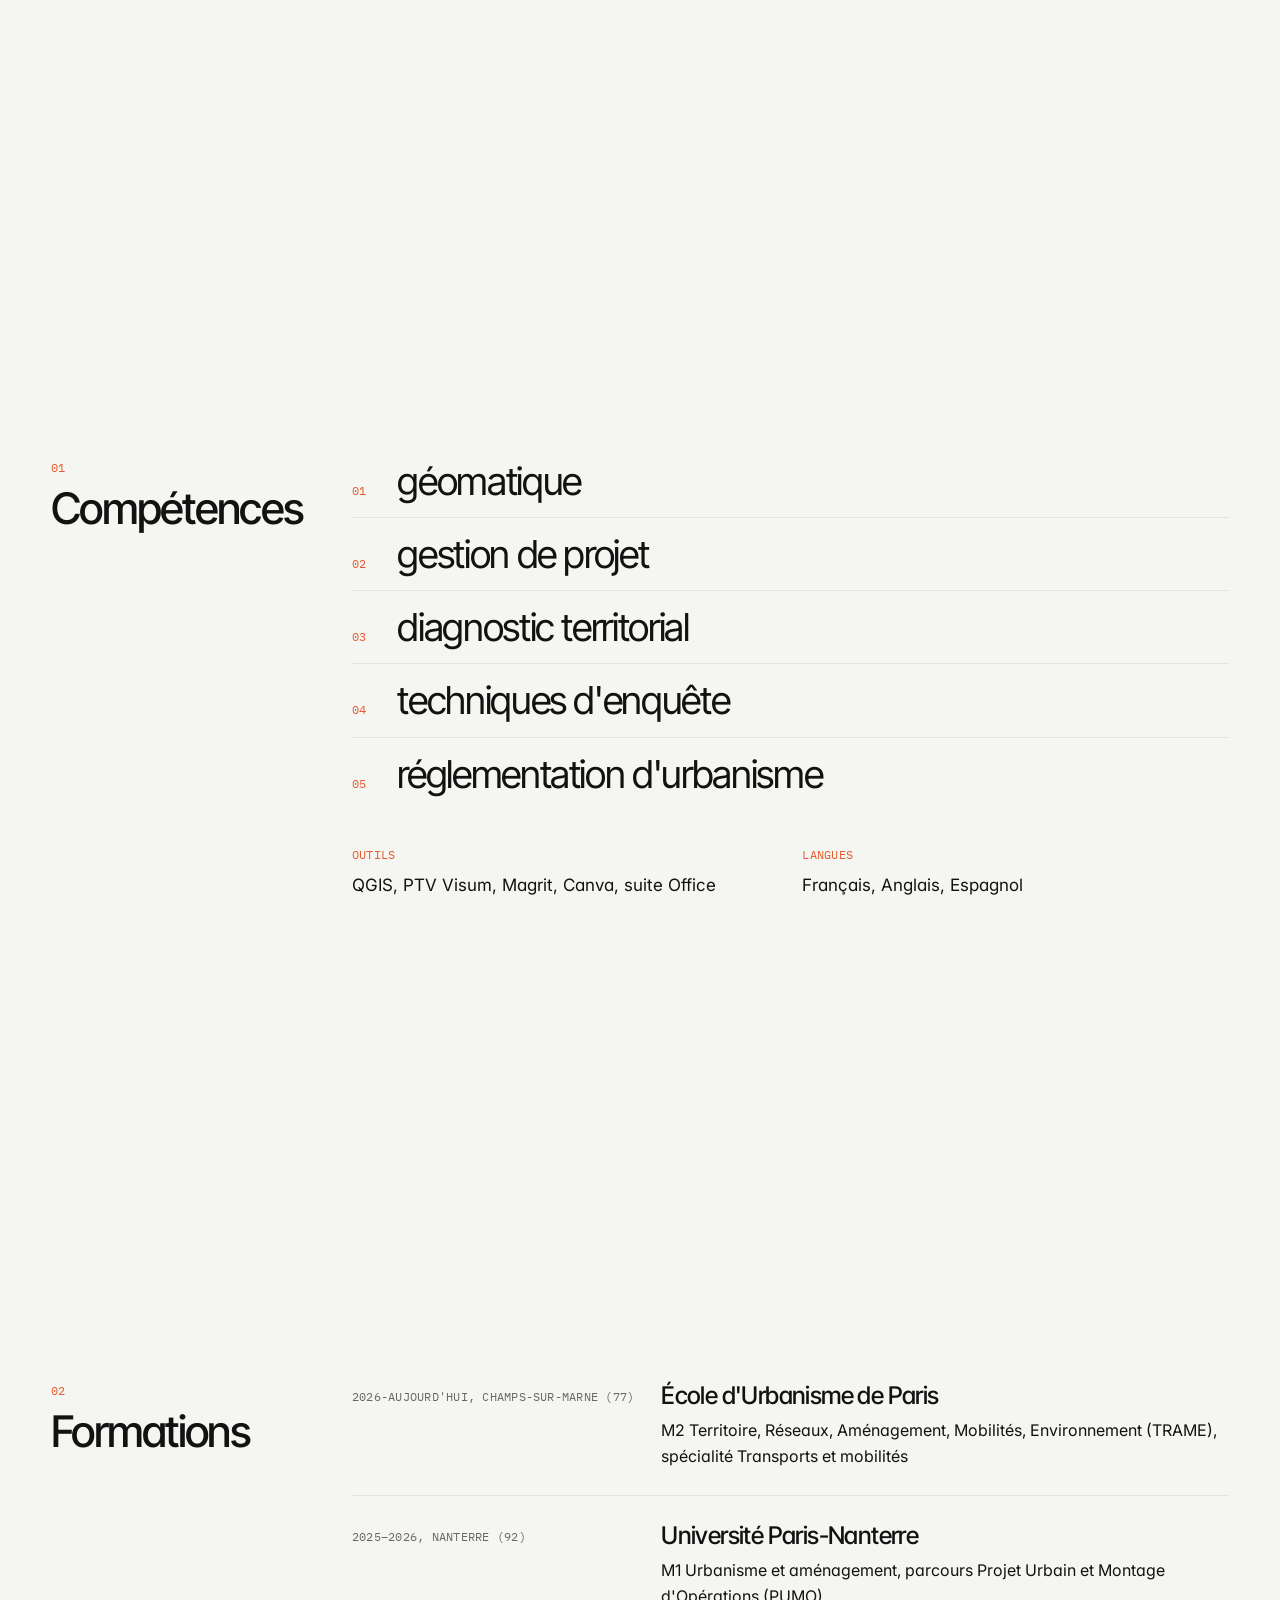
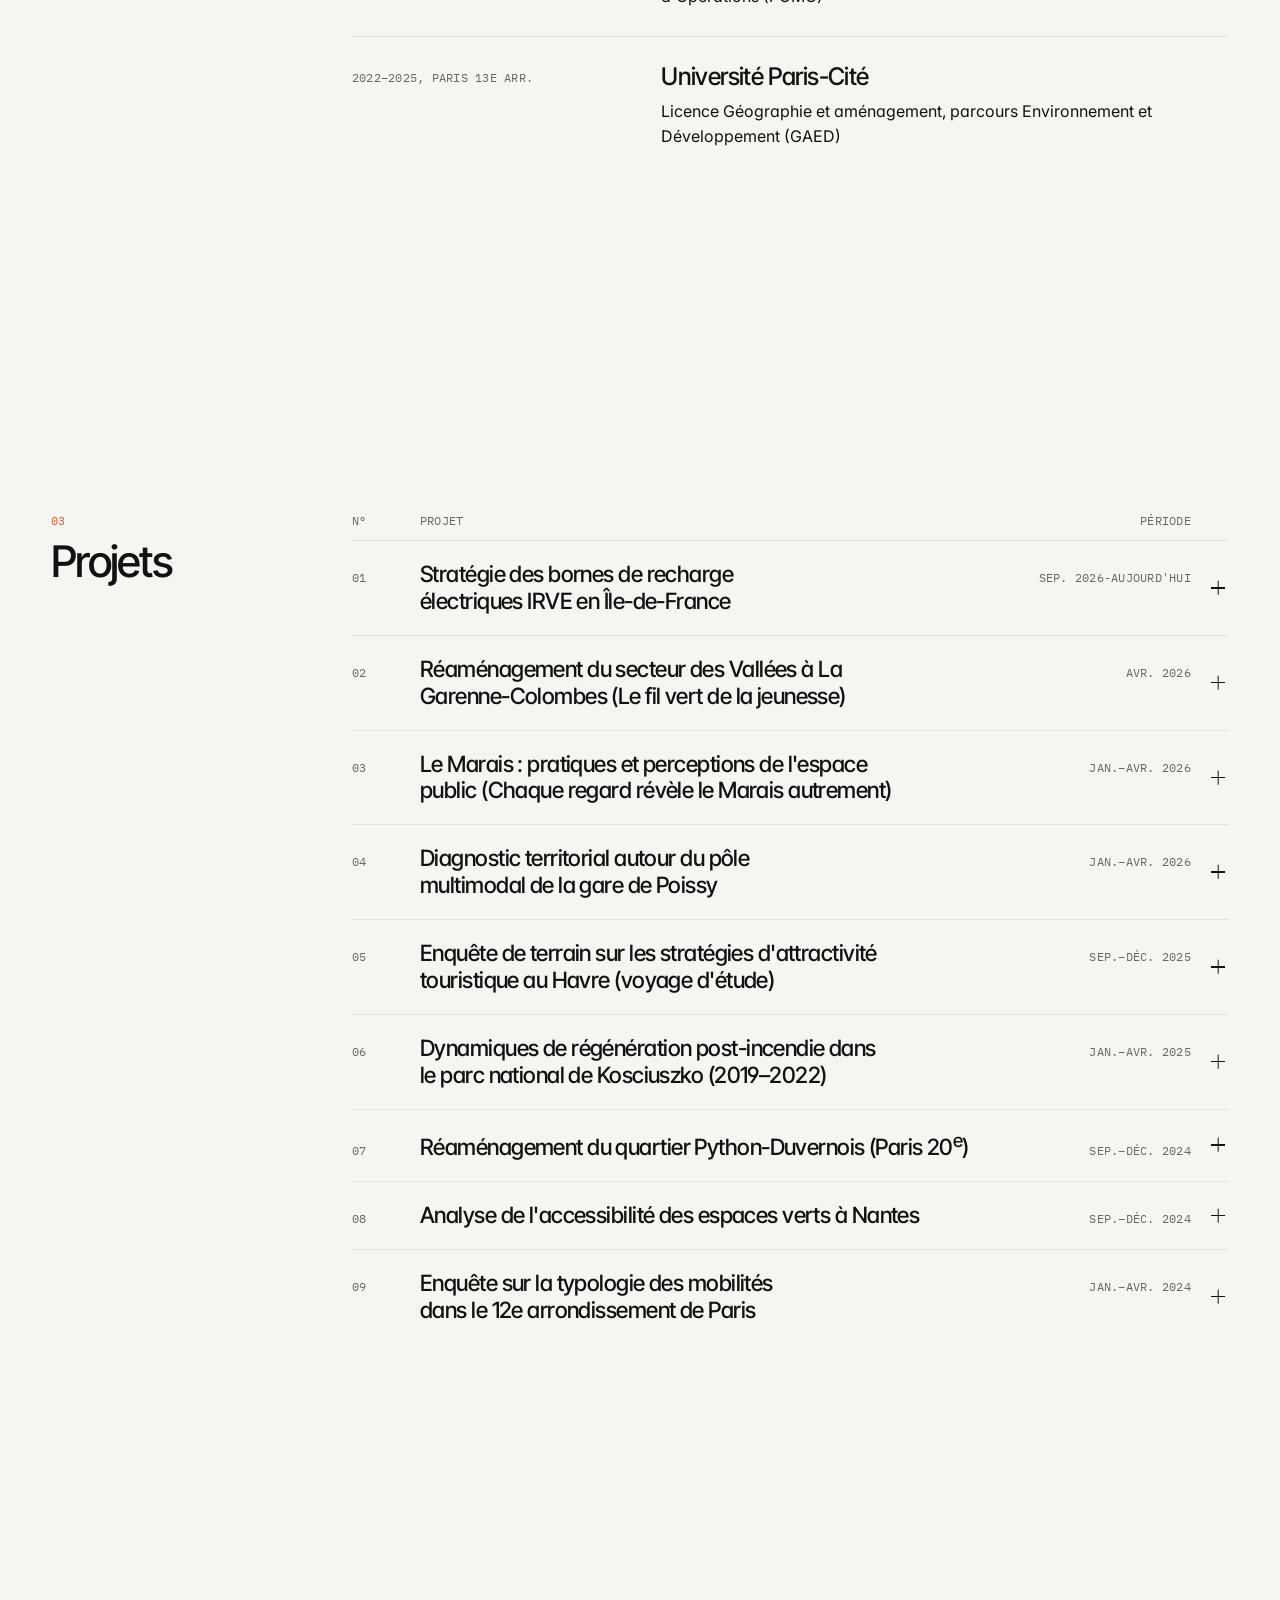
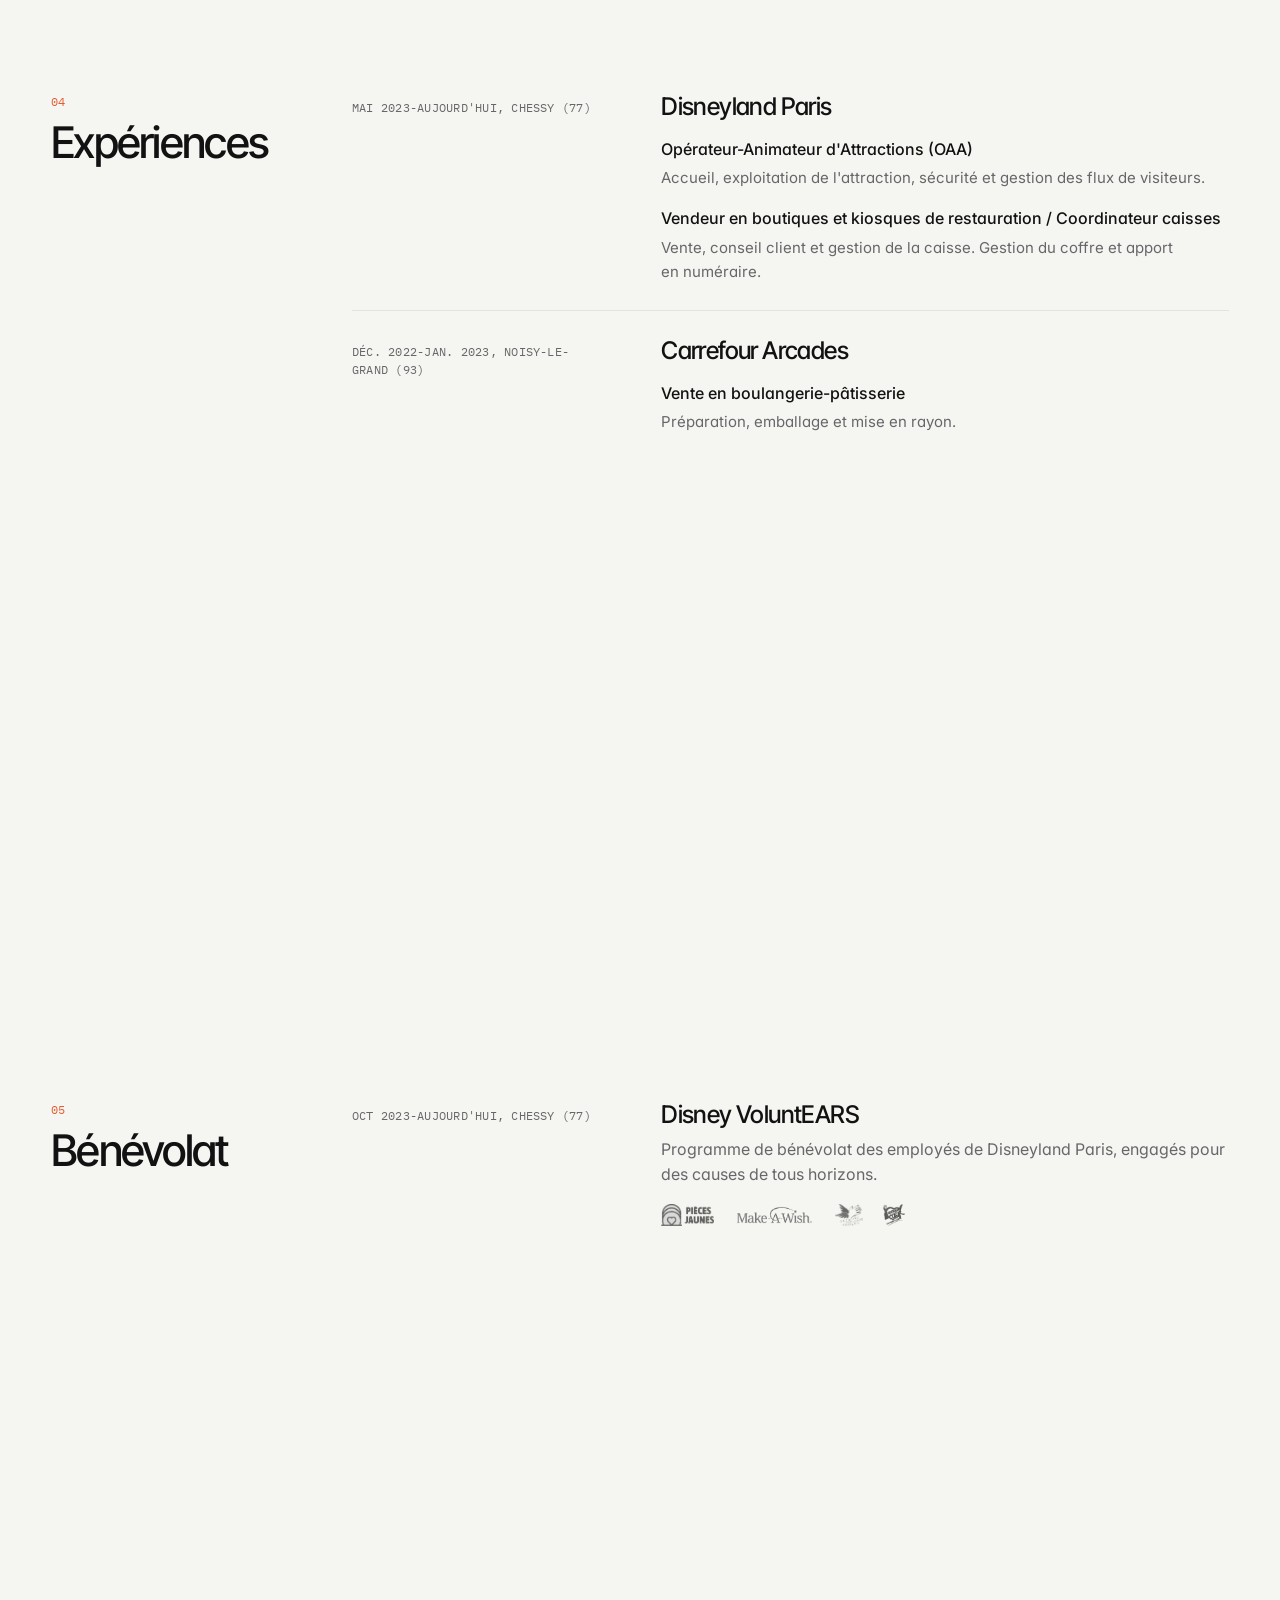
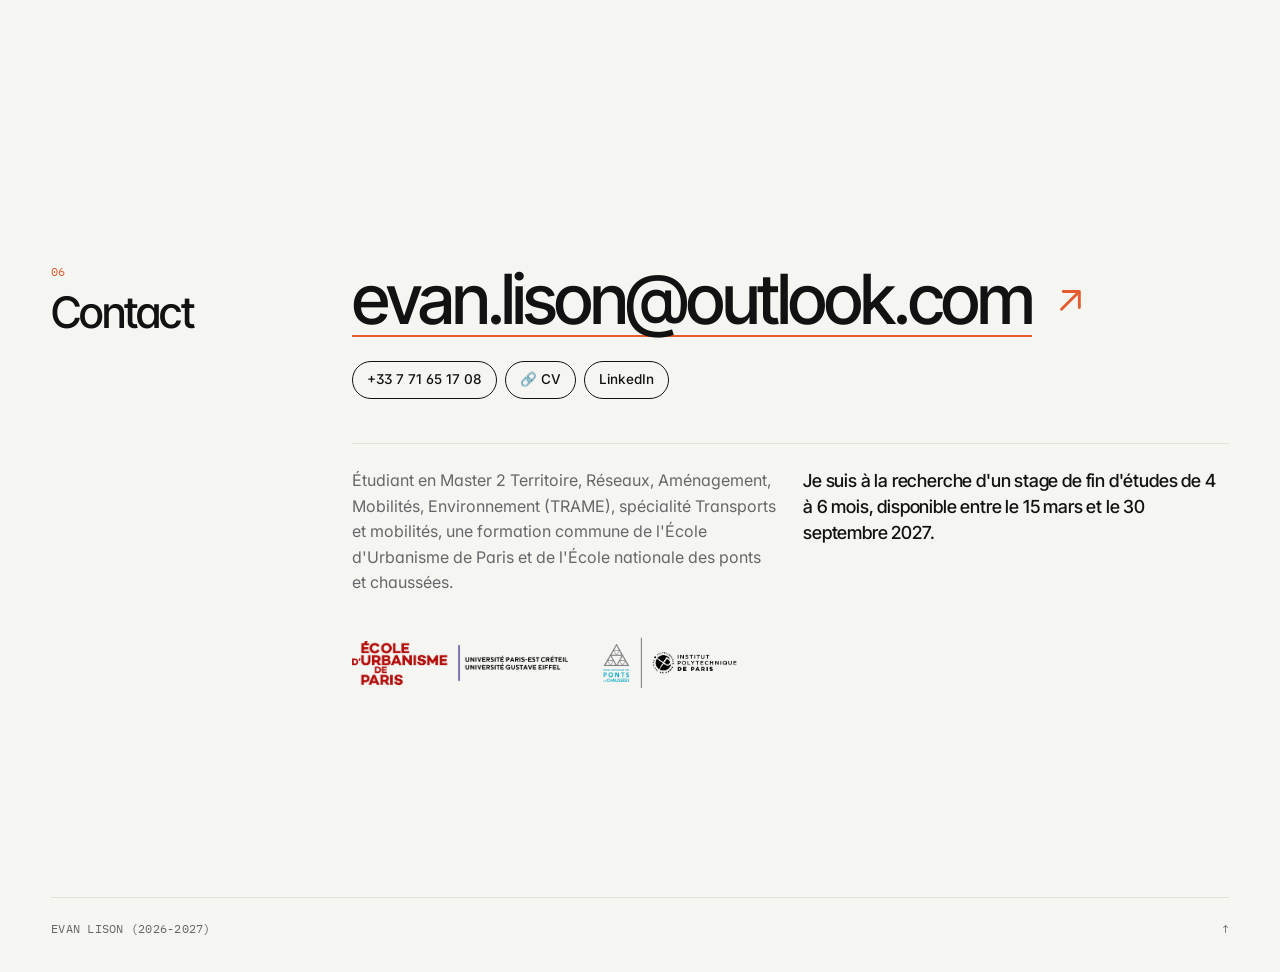
==== commit b5daeaf7: "Update index.html" ====
--- a/index.html
+++ b/index.html
@@ -5,8 +5,6 @@
   <meta name="viewport" content="width=device-width, initial-scale=1.0">
   <script>if (location.pathname === '/index.html') location.replace('/' + location.search + location.hash);</script>
   <script>document.documentElement.classList.add('js');</script>
-  <!-- APERÇU : la ligne <base> ci-dessous sert uniquement à charger tes images depuis evanlison.fr dans l'aperçu. À SUPPRIMER avant la mise en ligne. -->
-  <base href="https://evanlison.fr/">
   <link rel="icon" type="image/png" href="favicon.png">
   <title>Evan Lison — Portfolio</title>
   <link rel="canonical" href="https://evanlison.fr/">
@@ -50,17 +48,11 @@
 .bar.is-scrolled{border-color:var(--hair);}
 .bar .wrap{display:flex;align-items:center;gap:24px;height:58px;}
 .brand{font:600 15px/1 var(--display);letter-spacing:-.01em;}
-.nav{display:flex;gap:clamp(12px,1.8vw,26px);margin-left:auto;font-size:13.5px;}
-.nav a{position:relative;display:flex;gap:6px;align-items:baseline;color:var(--ink-2);transition:color .2s;}
-.nav a .mono{font-size:10.5px;}
-.nav a:hover,.nav a.on{color:var(--ink);}
-.nav a::after{content:"";position:absolute;left:0;right:0;bottom:-19px;height:2px;background:var(--accent);transform:scaleX(0);transform-origin:left;transition:transform .35s var(--ease);}
-.nav a.on::after{transform:scaleX(1);}
 .clock{font-size:11.5px;color:var(--ink-2);white-space:nowrap;font-variant-numeric:tabular-nums;}
 .clock i{display:inline-block;width:6px;height:6px;margin-right:7px;border-radius:50%;background:var(--accent);vertical-align:1px;animation:blink 2s steps(1) infinite;}
 @keyframes blink{50%{opacity:.25;}}
 .progress{position:absolute;left:0;bottom:-1px;height:2px;width:100%;background:var(--accent);transform-origin:left;transform:scaleX(0);}
-@media (max-width:980px){.nav{display:none;}.clock{margin-left:auto;}}
+.clock{margin-left:auto;}
 
 /* Ouverture */
 .hero{position:relative;display:flex;flex-direction:column;justify-content:center;min-height:100vh;min-height:100svh;padding:clamp(80px,11vh,120px) 0 clamp(64px,9vh,96px);}
@@ -241,6 +233,20 @@
 .next svg{width:18px;height:18px;fill:none;stroke:currentColor;stroke-width:1.8;stroke-linecap:round;stroke-linejoin:round;transition:transform .35s var(--ease);}
 .next.up svg{transform:rotate(180deg);}
 @media (max-width:860px){.next{width:42px;height:42px;}}
+.here{position:fixed;left:var(--pad);bottom:clamp(16px,3vh,28px);z-index:35;opacity:0;transform:translateY(8px);pointer-events:none;transition:opacity .3s,transform .3s var(--ease);}
+.here.show{opacity:1;transform:none;pointer-events:auto;}
+.here-btn{display:flex;align-items:center;gap:9px;height:40px;padding:0 16px 0 14px;border:0;border-radius:999px;background:var(--ink);color:#fff;font:500 14px/1 var(--display);letter-spacing:-.005em;cursor:pointer;}
+.here-btn i{flex:none;width:7px;height:7px;border-radius:50%;background:var(--accent);}
+.here-lbl{position:relative;display:block;overflow:hidden;height:1.15em;}
+.here-lbl span{display:block;line-height:1.15;transition:transform .4s var(--ease),opacity .4s;}
+.here-lbl span.out{transform:translateY(-100%);opacity:0;}
+.here-lbl span.in{transform:translateY(100%);opacity:0;}
+.here-menu{position:absolute;left:0;bottom:calc(100% + 8px);min-width:190px;margin:0;padding:6px;list-style:none;border:1px solid var(--hair);border-radius:16px;background:rgba(255,255,255,.92);-webkit-backdrop-filter:blur(12px);backdrop-filter:blur(12px);box-shadow:0 10px 30px rgba(0,0,0,.08);opacity:0;transform:translateY(6px) scale(.98);transform-origin:bottom left;pointer-events:none;transition:opacity .25s,transform .25s var(--ease);}
+.here.open .here-menu{opacity:1;transform:none;pointer-events:auto;}
+.here-menu a{display:flex;align-items:baseline;gap:10px;padding:9px 12px;border-radius:10px;color:var(--ink);font:500 15px/1.2 var(--display);text-decoration:none;}
+.here-menu a small{font:400 11px/1 var(--mono);color:var(--accent);}
+.here-menu a:hover,.here-menu a.on{background:rgba(0,0,0,.05);}
+@media (max-width:860px){.here-btn{height:38px;font-size:13.5px;}}
 /* Aperçu qui suit le curseur */
 .peek{position:fixed;left:0;top:0;z-index:30;display:grid;place-items:center;width:84px;height:84px;margin:-42px 0 0 -42px;border-radius:50%;background:var(--paper);box-shadow:0 0 0 1px var(--hair),0 18px 36px -16px rgba(0,0,0,.35);pointer-events:none;opacity:0;transition:opacity .25s;}
 .peek.on{opacity:1;}
@@ -279,7 +285,6 @@
 <header class="bar">
   <div class="wrap">
     <a class="brand" href="#top">Evan LISON</a>
-    <nav class="nav" aria-label="Sections"><a href="#competences"><span class="mono">01</span>Compétences</a><a href="#formations"><span class="mono">02</span>Formations</a><a href="#projets"><span class="mono">03</span>Projets</a><a href="#experiences"><span class="mono">04</span>Expériences</a><a href="#benevolat"><span class="mono">05</span>Bénévolat</a><a href="#contact"><span class="mono">06</span>Contact</a></nav>
     <p class="clock mono" aria-label="Heure à Paris"><i></i><span>--:--:--</span></p>
   </div>
   <div class="progress" aria-hidden="true"></div>
@@ -610,6 +615,10 @@
   </section>
 </main>
 
+<nav class="here" aria-label="Partie en cours">
+  <ul class="here-menu" id="here-menu"><li><a href="#presentation"><small>00</small>Présentation</a></li><li><a href="#competences"><small>01</small>Compétences</a></li><li><a href="#formations"><small>02</small>Formations</a></li><li><a href="#projets"><small>03</small>Projets</a></li><li><a href="#experiences"><small>04</small>Expériences</a></li><li><a href="#benevolat"><small>05</small>Bénévolat</a></li><li><a href="#contact"><small>06</small>Contact</a></li></ul>
+  <button class="here-btn" type="button" aria-expanded="false" aria-controls="here-menu"><i></i><span class="here-lbl"><span>Présentation</span></span></button>
+</nav>
 <button class="next" type="button" aria-label="Partie suivante"><svg viewBox="0 0 24 24" aria-hidden="true"><path d="M12 5v14M6 13l6 6 6-6"/></svg></button>
 
 <footer class="wrap">
@@ -729,9 +738,36 @@
   addEventListener('scroll', updateNext, { passive: true });
   updateNext();
 
+  /* Bulle « vous êtes ici » : nom de la partie en cours, menu au clic */
+  const here = document.querySelector('.here');
+  const hereBtn = here.querySelector('.here-btn');
+  const hereLbl = here.querySelector('.here-lbl');
+  const hereLinks = [...here.querySelectorAll('.here-menu a')];
+  let hereCur = '';
+  const setHere = id => {
+    here.classList.toggle('show', !!id);
+    if (!id) here.classList.remove('open');
+    hereLinks.forEach(a => a.classList.toggle('on', a.getAttribute('href') === '#' + id));
+    if (!id || id === hereCur) return;
+    const a = hereLinks.find(l => l.getAttribute('href') === '#' + id);
+    const txt = a ? a.lastChild.textContent : '';
+    const old = hereLbl.lastElementChild;
+    [...hereLbl.children].forEach(c => { if (c !== old) c.remove(); });
+    if (hereCur && !reduce) {
+      const nw = document.createElement('span'); nw.textContent = txt; nw.className = 'in';
+      old.classList.add('out'); old.style.position = 'absolute';
+      hereLbl.appendChild(nw); void nw.offsetWidth; nw.classList.remove('in');
+      setTimeout(() => { if (old.parentNode) old.remove(); }, 400);
+    } else old.textContent = txt;
+    hereCur = id;
+  };
+  hereBtn.addEventListener('click', () => { const o = here.classList.toggle('open'); hereBtn.setAttribute('aria-expanded', o); });
+  hereLinks.forEach(a => a.addEventListener('click', () => { here.classList.remove('open'); hereBtn.setAttribute('aria-expanded', false); }));
+  document.addEventListener('click', e => { if (!here.contains(e.target)) { here.classList.remove('open'); hereBtn.setAttribute('aria-expanded', false); } });
+  document.addEventListener('keydown', e => { if (e.key === 'Escape') { here.classList.remove('open'); hereBtn.setAttribute('aria-expanded', false); } });
+
   /* Barre : progression + section active */
   const secs = [...document.querySelectorAll('.sec[id]')];
-  const links = [...document.querySelectorAll('.nav a')];
   let ticking = false;
   const update = () => {
     const max = document.documentElement.scrollHeight - innerHeight;
@@ -739,7 +775,7 @@
     bar.classList.toggle('is-scrolled', scrollY > 8);
     let on = null;
     secs.forEach(s => { if (s.getBoundingClientRect().top < innerHeight * .4) on = s.id; });
-    links.forEach(a => a.classList.toggle('on', a.getAttribute('href') === '#' + on));
+    setHere(on);
     ticking = false;
   };
   addEventListener('scroll', () => { if (!ticking) { ticking = true; requestAnimationFrame(update); } }, { passive: true });
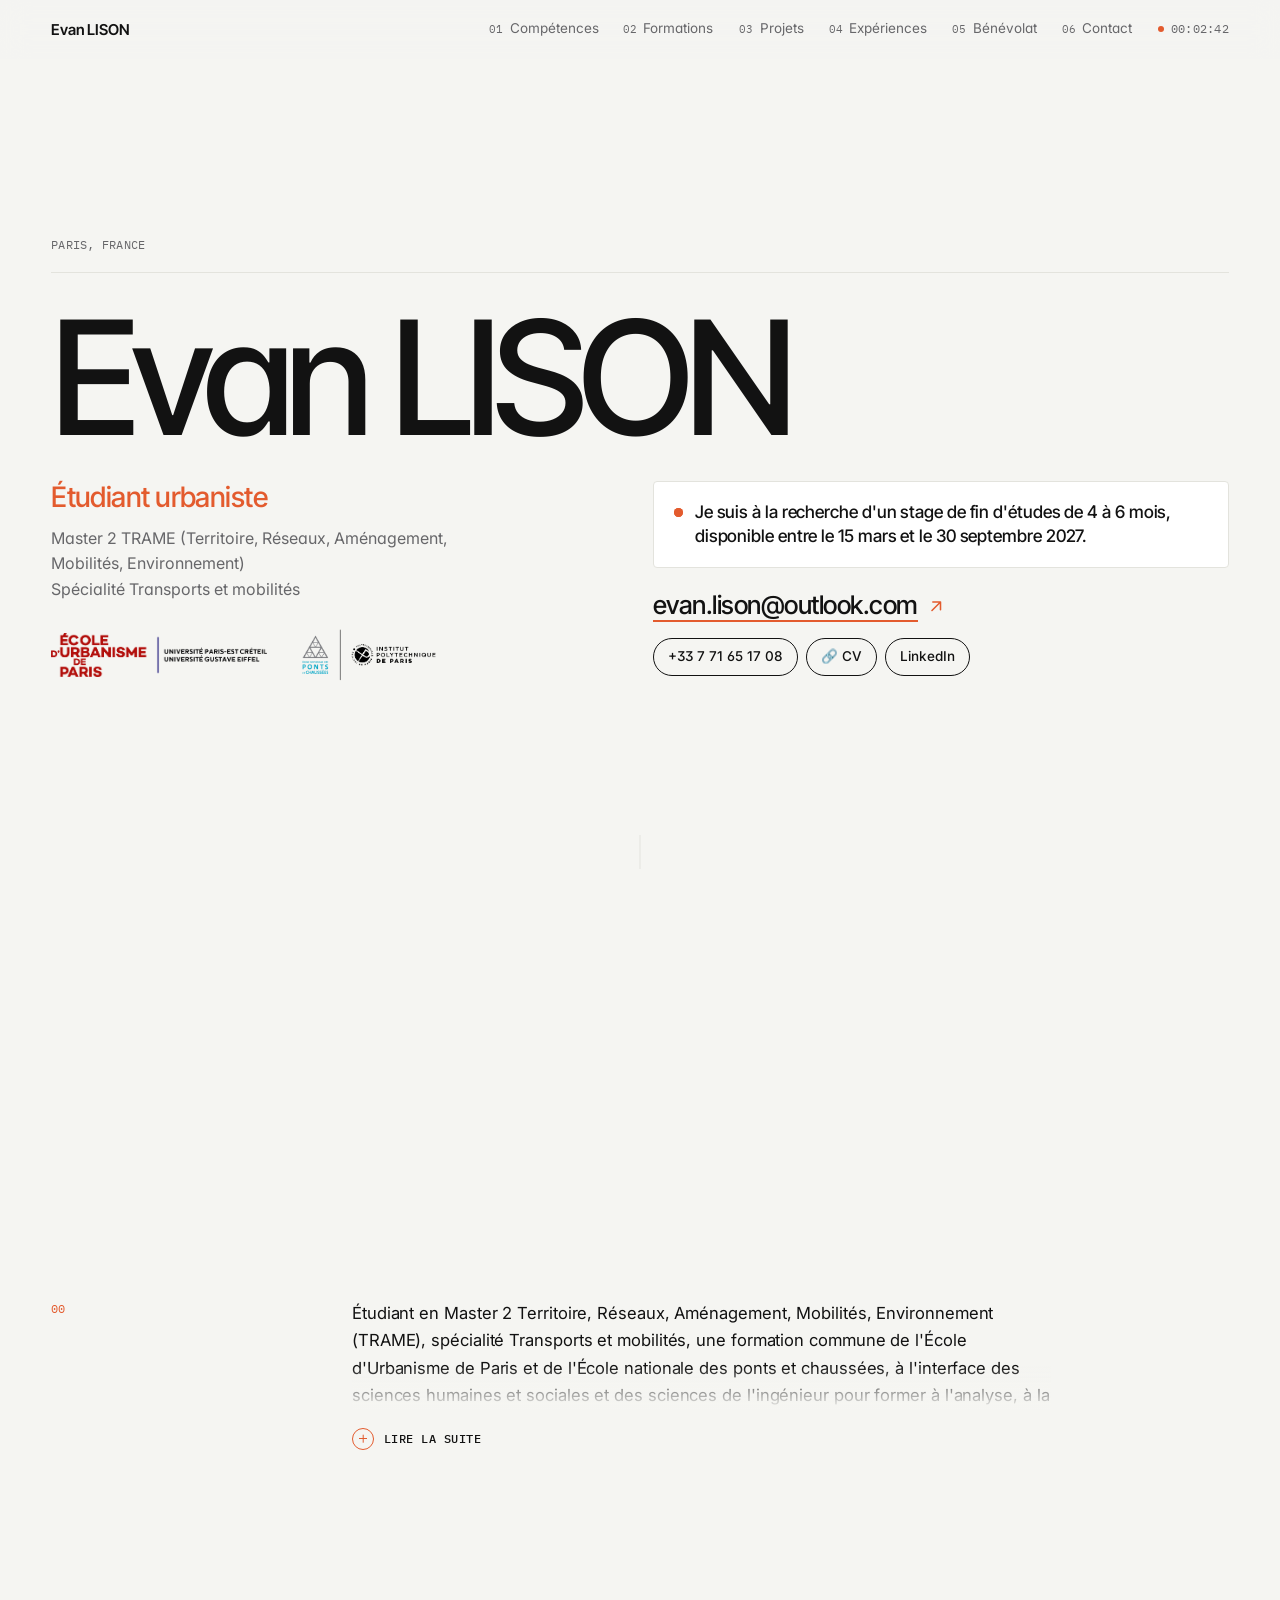
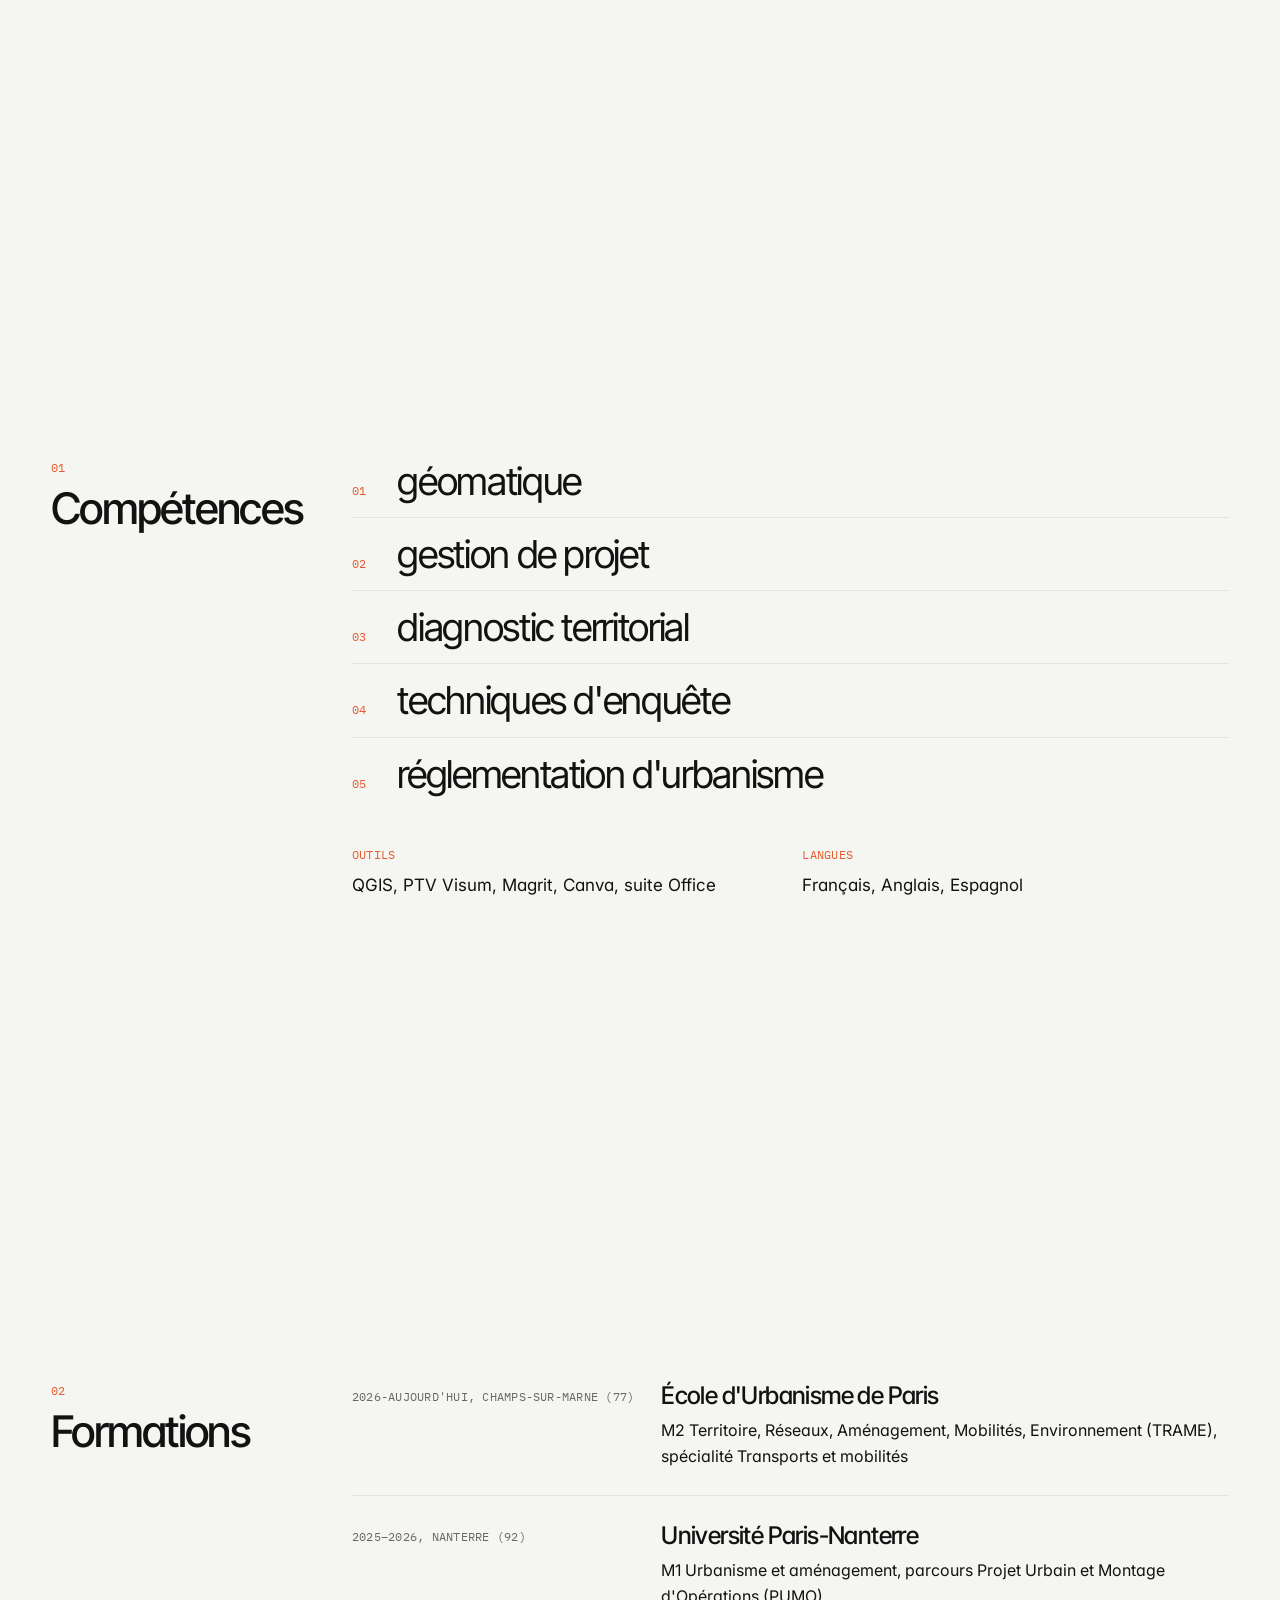
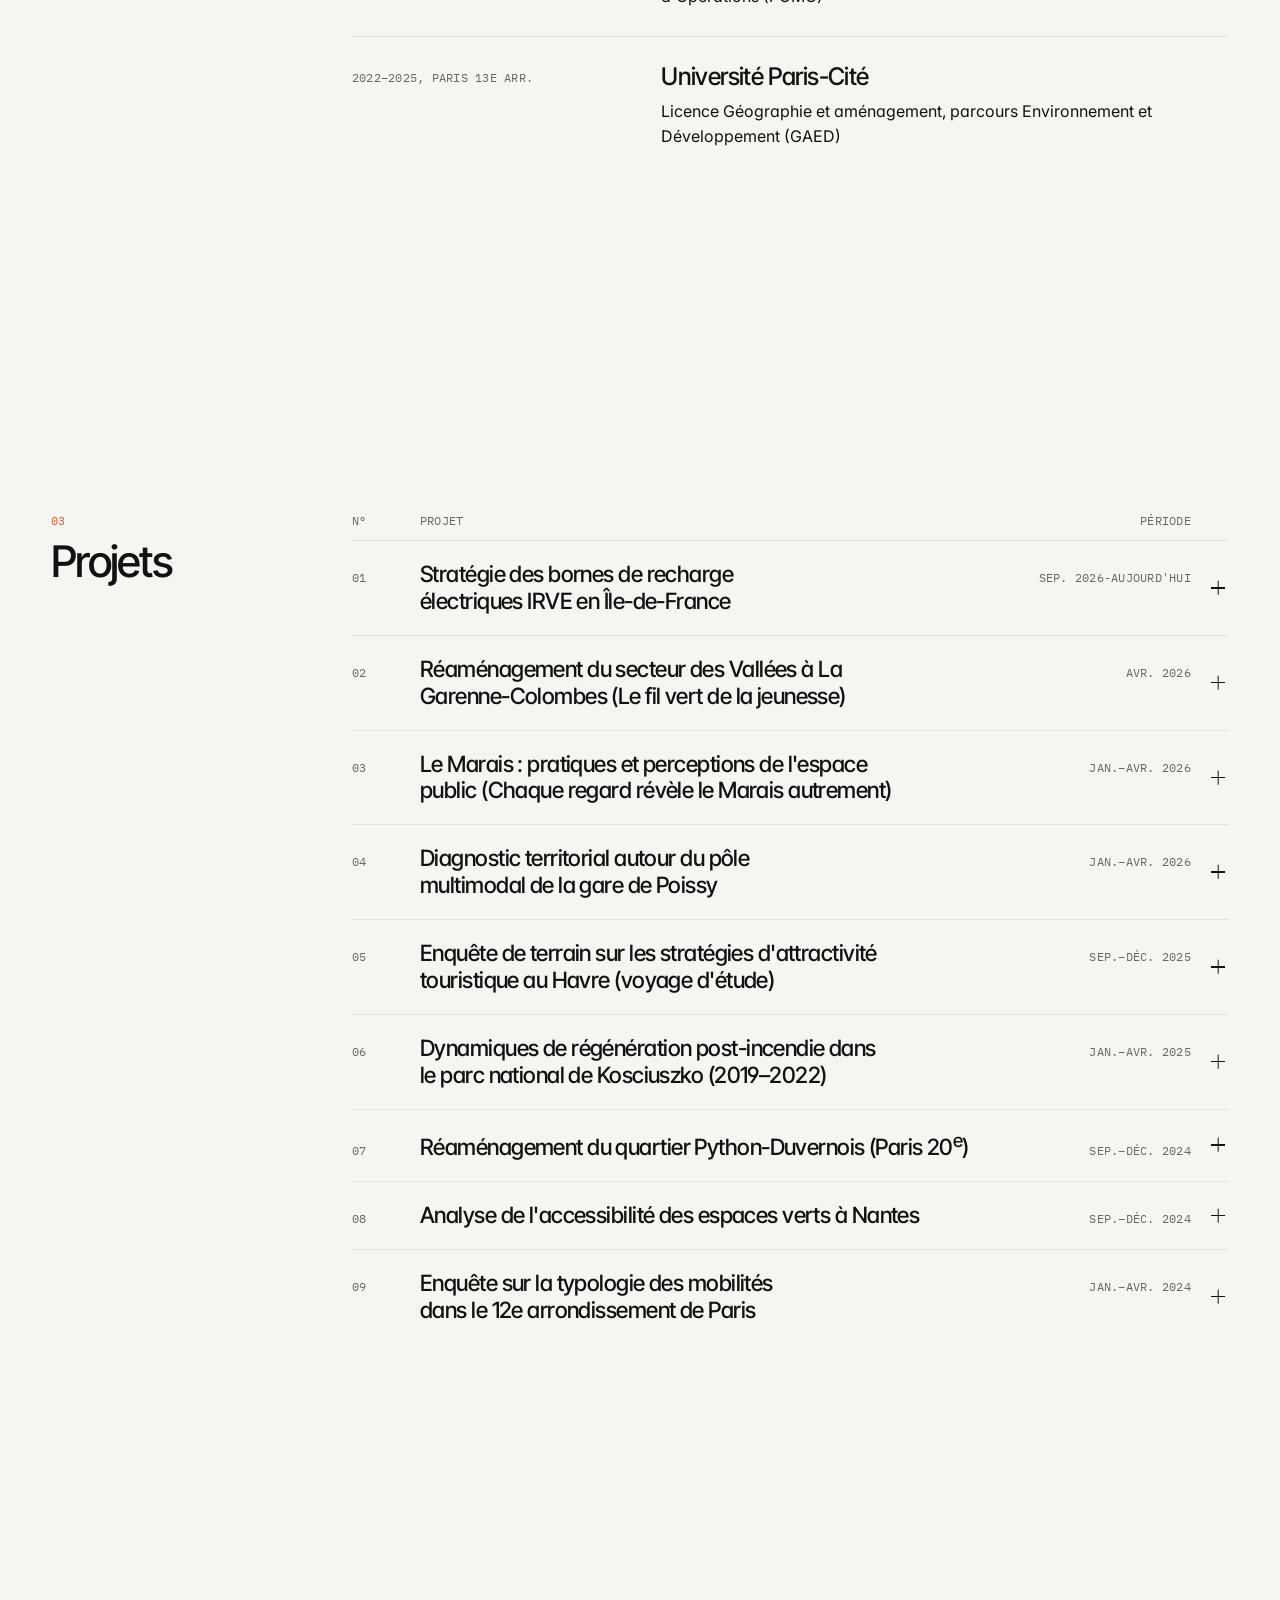
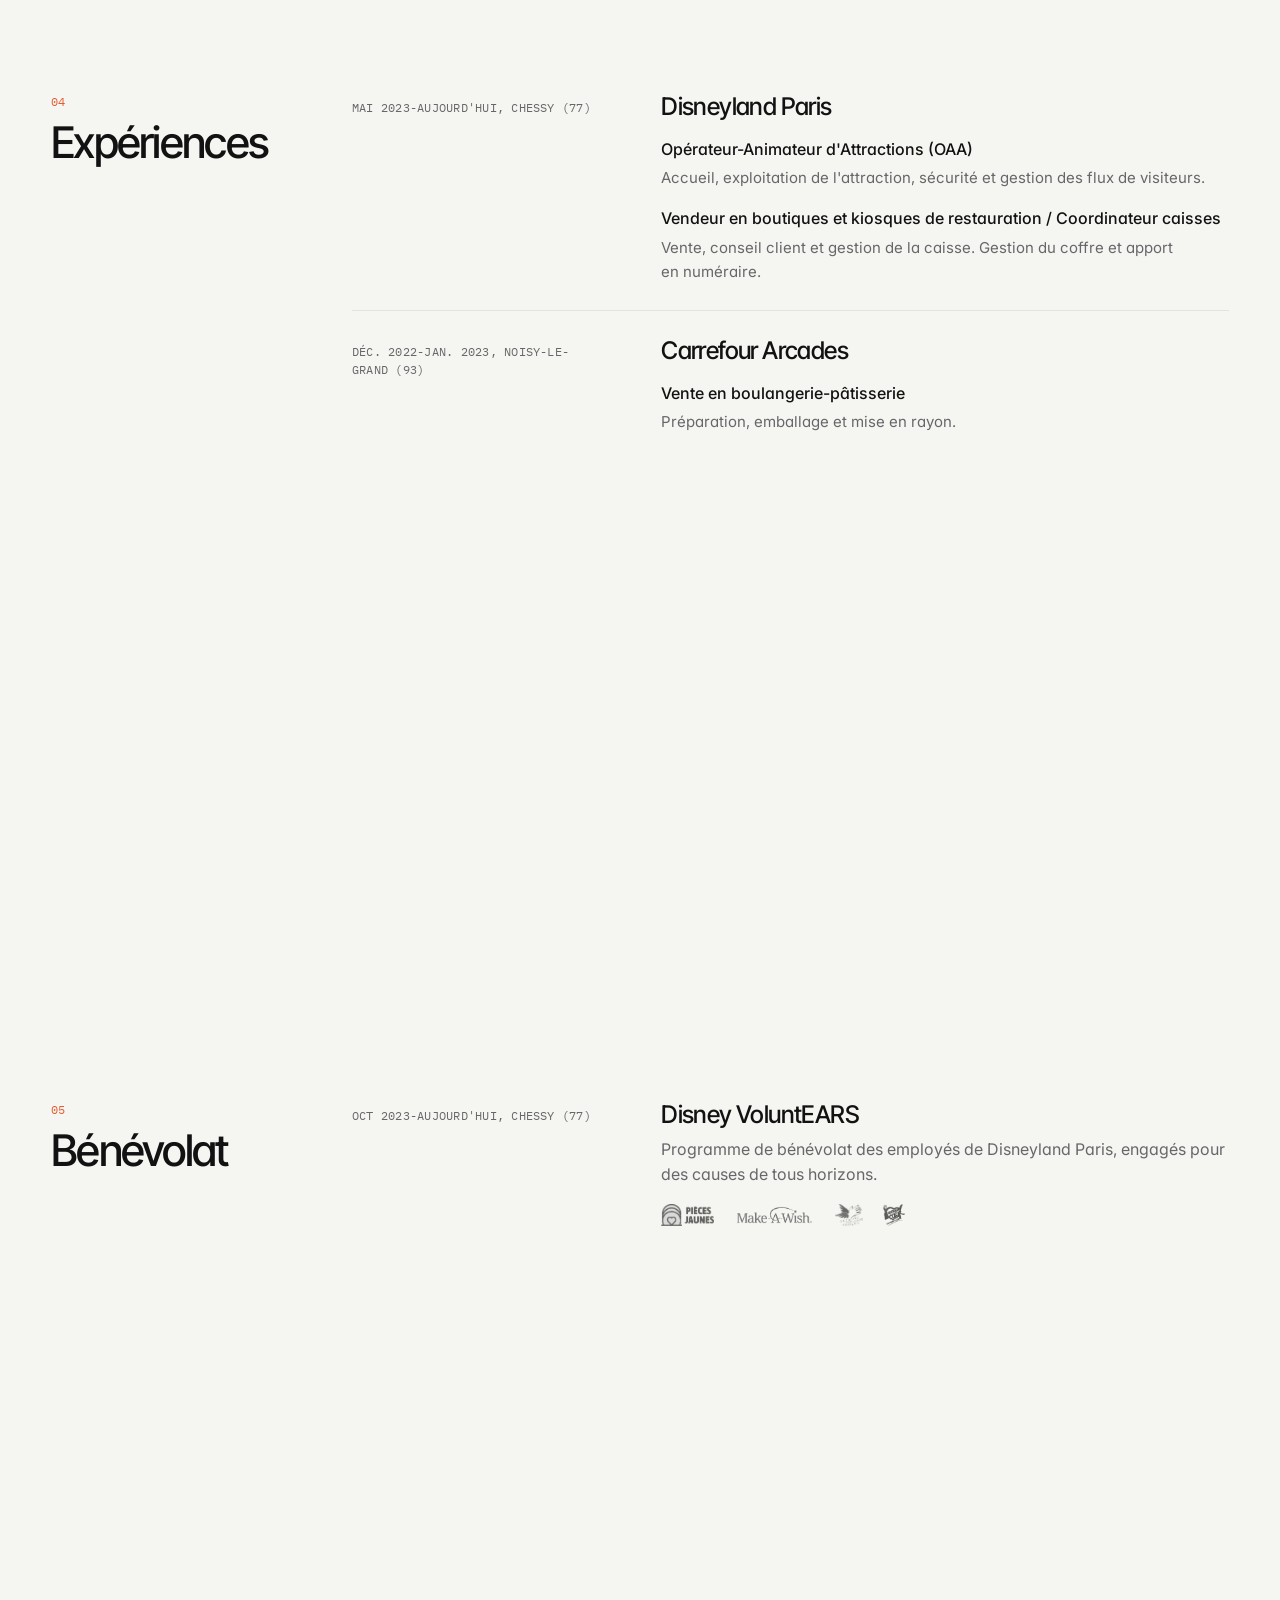
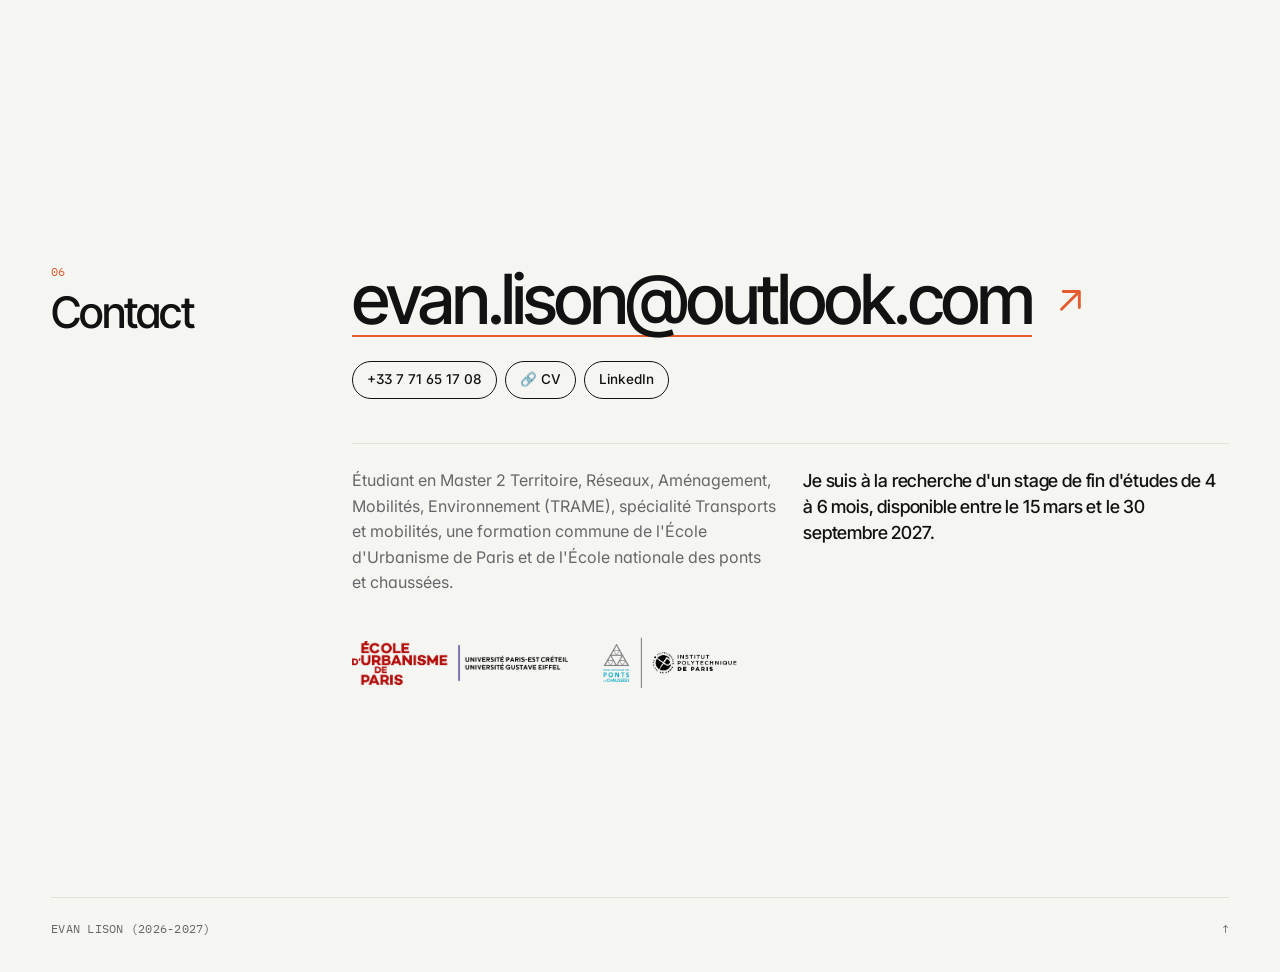
==== commit b02933b3: "Update index.html" ====
--- a/index.html
+++ b/index.html
@@ -48,11 +48,19 @@
 .bar.is-scrolled{border-color:var(--hair);}
 .bar .wrap{display:flex;align-items:center;gap:24px;height:58px;}
 .brand{font:600 15px/1 var(--display);letter-spacing:-.01em;}
+.nav{display:flex;gap:clamp(12px,1.8vw,26px);margin-left:auto;font-size:13.5px;}
+.nav a{position:relative;display:flex;gap:6px;align-items:baseline;color:var(--ink-2);transition:color .2s;}
+.nav a .mono{font-size:10.5px;}
+.nav a:hover,.nav a.on{color:var(--ink);}
+.nav a .t{display:inline-flex;flex-direction:column;}
+.nav a .t::after{content:attr(data-t);height:0;overflow:hidden;visibility:hidden;font-weight:600;}
+.nav a.on{font-weight:600;}
+.nav a.on .mono{color:var(--accent);}
 .clock{font-size:11.5px;color:var(--ink-2);white-space:nowrap;font-variant-numeric:tabular-nums;}
 .clock i{display:inline-block;width:6px;height:6px;margin-right:7px;border-radius:50%;background:var(--accent);vertical-align:1px;animation:blink 2s steps(1) infinite;}
 @keyframes blink{50%{opacity:.25;}}
 .progress{position:absolute;left:0;bottom:-1px;height:2px;width:100%;background:var(--accent);transform-origin:left;transform:scaleX(0);}
-.clock{margin-left:auto;}
+@media (max-width:980px){.nav{display:none;}.clock{margin-left:auto;}}
 
 /* Ouverture */
 .hero{position:relative;display:flex;flex-direction:column;justify-content:center;min-height:100vh;min-height:100svh;padding:clamp(80px,11vh,120px) 0 clamp(64px,9vh,96px);}
@@ -159,6 +167,13 @@
 @media (hover:hover){.skill:hover{padding-left:14px;}}
 .skill::after{content:attr(data-emoji);align-self:center;font-size:.78em;line-height:1;transform:scale(0) rotate(-25deg);transform-origin:left center;transition:transform .45s cubic-bezier(.34,1.56,.64,1);}
 @media (hover:hover){.skill:hover::after{transform:none;}}
+.skill.act::after{transform:none;}
+.skill.act{padding-left:12px;}
+.proj-n{position:relative;}
+.proj-n .pn{display:inline-block;transition:opacity .25s,transform .35s var(--ease);}
+.proj-n .pe{position:absolute;left:-1px;top:50%;font-size:21px;line-height:1;letter-spacing:0;transform:translateY(-50%) scale(0) rotate(-25deg);transform-origin:center;transition:transform .45s cubic-bezier(.34,1.56,.64,1);}
+.proj-head.act .pn{opacity:0;transform:scale(.6);}
+.proj-head.act .pe{transform:translateY(-50%) scale(1);}
 @media (prefers-reduced-motion:reduce){.skill::after{display:none;}}
 .skill:hover .n{color:var(--accent);}
 .kit{display:grid;grid-template-columns:repeat(2,minmax(0,1fr));gap:24px;margin-top:36px;}
@@ -247,6 +262,7 @@
 .here-menu a small{font:400 11px/1 var(--mono);color:var(--accent);}
 .here-menu a:hover,.here-menu a.on{background:rgba(0,0,0,.05);}
 @media (max-width:860px){.here-btn{height:38px;font-size:13.5px;}}
+@media (min-width:981px){.here{display:none;}}
 /* Aperçu qui suit le curseur */
 .peek{position:fixed;left:0;top:0;z-index:30;display:grid;place-items:center;width:84px;height:84px;margin:-42px 0 0 -42px;border-radius:50%;background:var(--paper);box-shadow:0 0 0 1px var(--hair),0 18px 36px -16px rgba(0,0,0,.35);pointer-events:none;opacity:0;transition:opacity .25s;}
 .peek.on{opacity:1;}
@@ -285,6 +301,7 @@
 <header class="bar">
   <div class="wrap">
     <a class="brand" href="#top">Evan LISON</a>
+    <nav class="nav" aria-label="Sections"><a href="#competences"><span class="mono">01</span><span class="t" data-t="Compétences">Compétences</span></a><a href="#formations"><span class="mono">02</span><span class="t" data-t="Formations">Formations</span></a><a href="#projets"><span class="mono">03</span><span class="t" data-t="Projets">Projets</span></a><a href="#experiences"><span class="mono">04</span><span class="t" data-t="Expériences">Expériences</span></a><a href="#benevolat"><span class="mono">05</span><span class="t" data-t="Bénévolat">Bénévolat</span></a><a href="#contact"><span class="mono">06</span><span class="t" data-t="Contact">Contact</span></a></nav>
     <p class="clock mono" aria-label="Heure à Paris"><i></i><span>--:--:--</span></p>
   </div>
   <div class="progress" aria-hidden="true"></div>
@@ -719,6 +736,32 @@
     });
   }
 
+  /* Sur mobile, pas de survol : l'émoji apparaît sur l'élément placé au centre de l'écran */
+  if (matchMedia('(hover: none), (pointer: coarse)').matches && !reduce) {
+    document.querySelectorAll('.proj-head').forEach(h => {
+      const n = h.querySelector('.proj-n');
+      n.innerHTML = '<span class="pn">' + n.textContent + '</span><span class="pe" aria-hidden="true">' + h.dataset.emoji + '</span>';
+    });
+    const targets = [...document.querySelectorAll('.skill, .proj-head')];
+    let act = null, tk = false;
+    const pick = () => {
+      tk = false;
+      const mid = innerHeight * .5;
+      let best = null, bd = innerHeight * .2;
+      targets.forEach(t => {
+        if (t.classList.contains('proj-head') && t.closest('.proj').classList.contains('open')) return;
+        if (t.classList.contains('skill') && !t.classList.contains('in')) return;
+        const r = t.getBoundingClientRect(), d = Math.abs(r.top + r.height / 2 - mid);
+        if (d < bd) { bd = d; best = t; }
+      });
+      if (best !== act) { if (act) act.classList.remove('act'); if (best) best.classList.add('act'); act = best; }
+    };
+    const ask = () => { if (!tk) { tk = true; requestAnimationFrame(pick); } };
+    addEventListener('scroll', ask, { passive: true });
+    document.querySelectorAll('.proj-head').forEach(h => h.addEventListener('click', () => setTimeout(ask, 60)));
+    setInterval(ask, 600);
+  }
+
   /* Bouton « partie suivante » : une partie à la fois, sans toucher à la molette */
   const nextBtn = document.querySelector('.next');
   const pages = [document.querySelector('.hero'), ...document.querySelectorAll('.sec')];
@@ -768,6 +811,7 @@
 
   /* Barre : progression + section active */
   const secs = [...document.querySelectorAll('.sec[id]')];
+  const links = [...document.querySelectorAll('.nav a')];
   let ticking = false;
   const update = () => {
     const max = document.documentElement.scrollHeight - innerHeight;
@@ -775,6 +819,7 @@
     bar.classList.toggle('is-scrolled', scrollY > 8);
     let on = null;
     secs.forEach(s => { if (s.getBoundingClientRect().top < innerHeight * .4) on = s.id; });
+    links.forEach(a => a.classList.toggle('on', a.getAttribute('href') === '#' + on));
     setHere(on);
     ticking = false;
   };
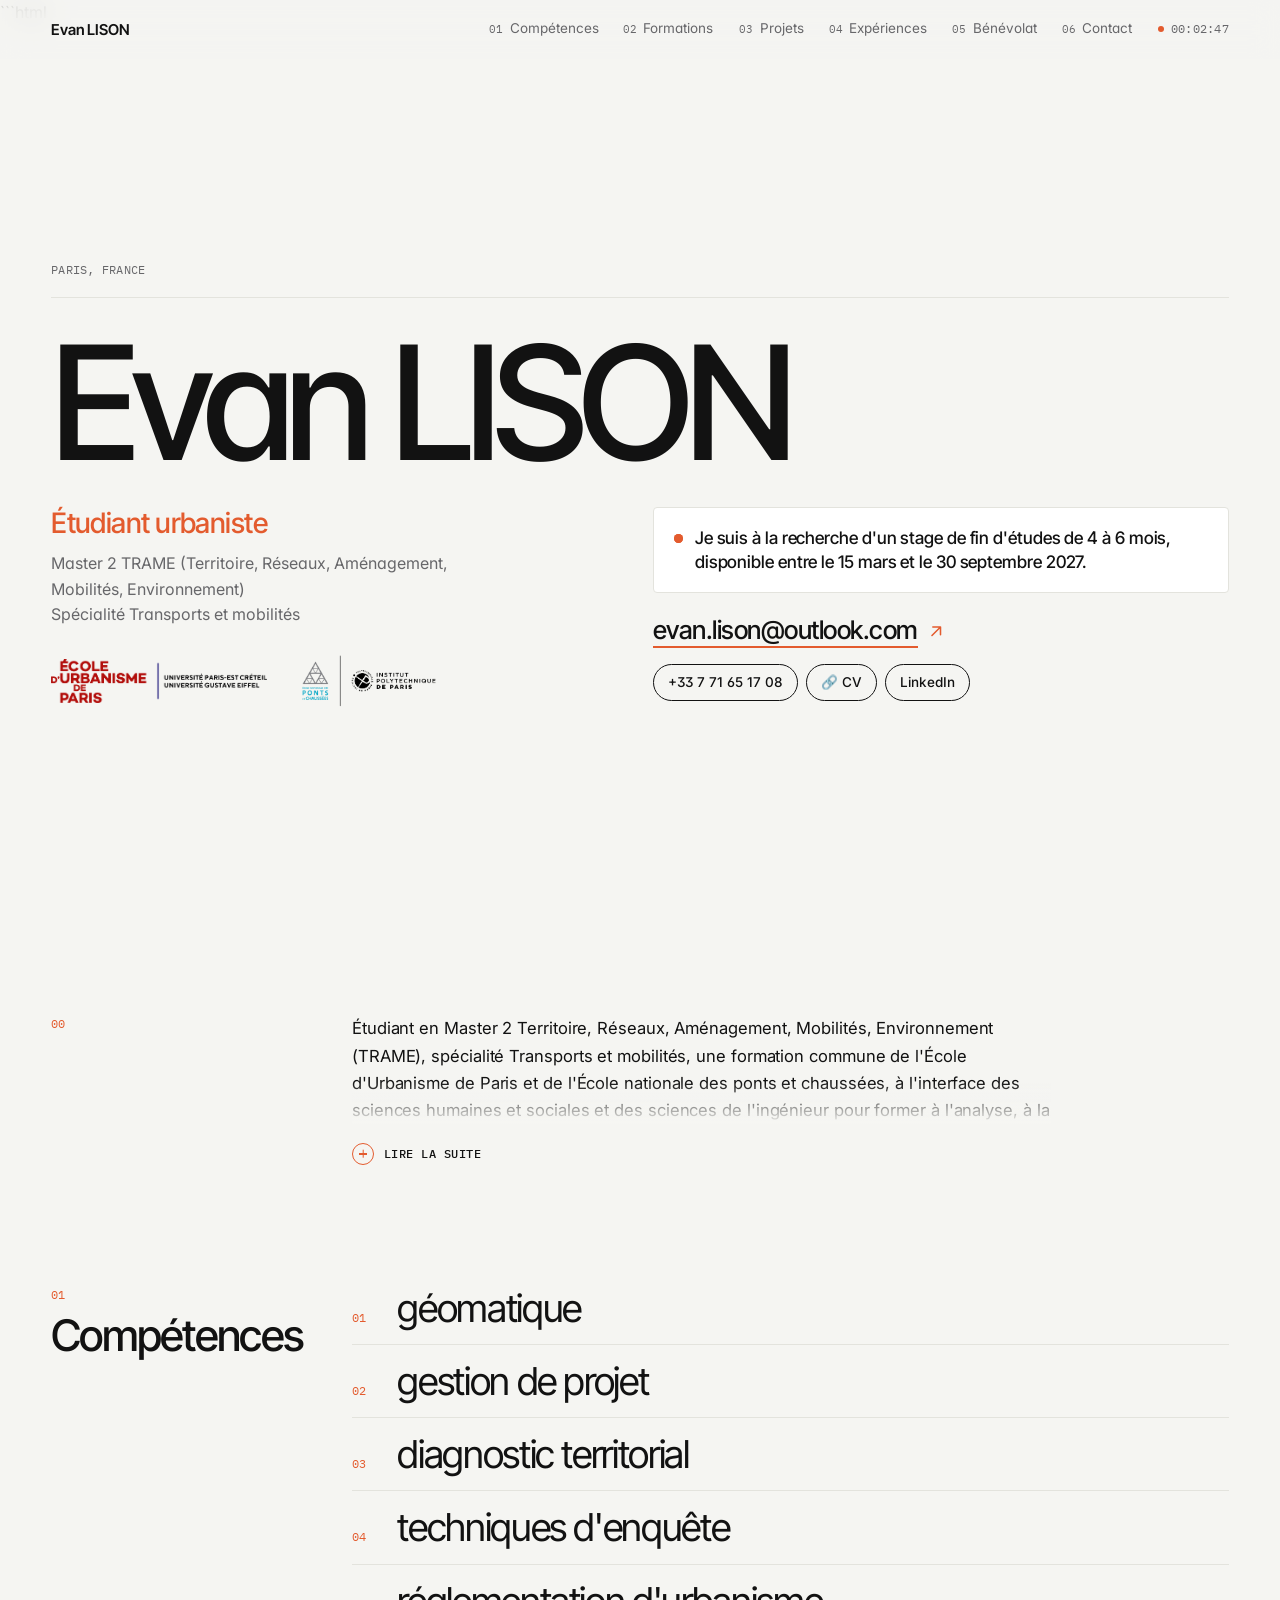
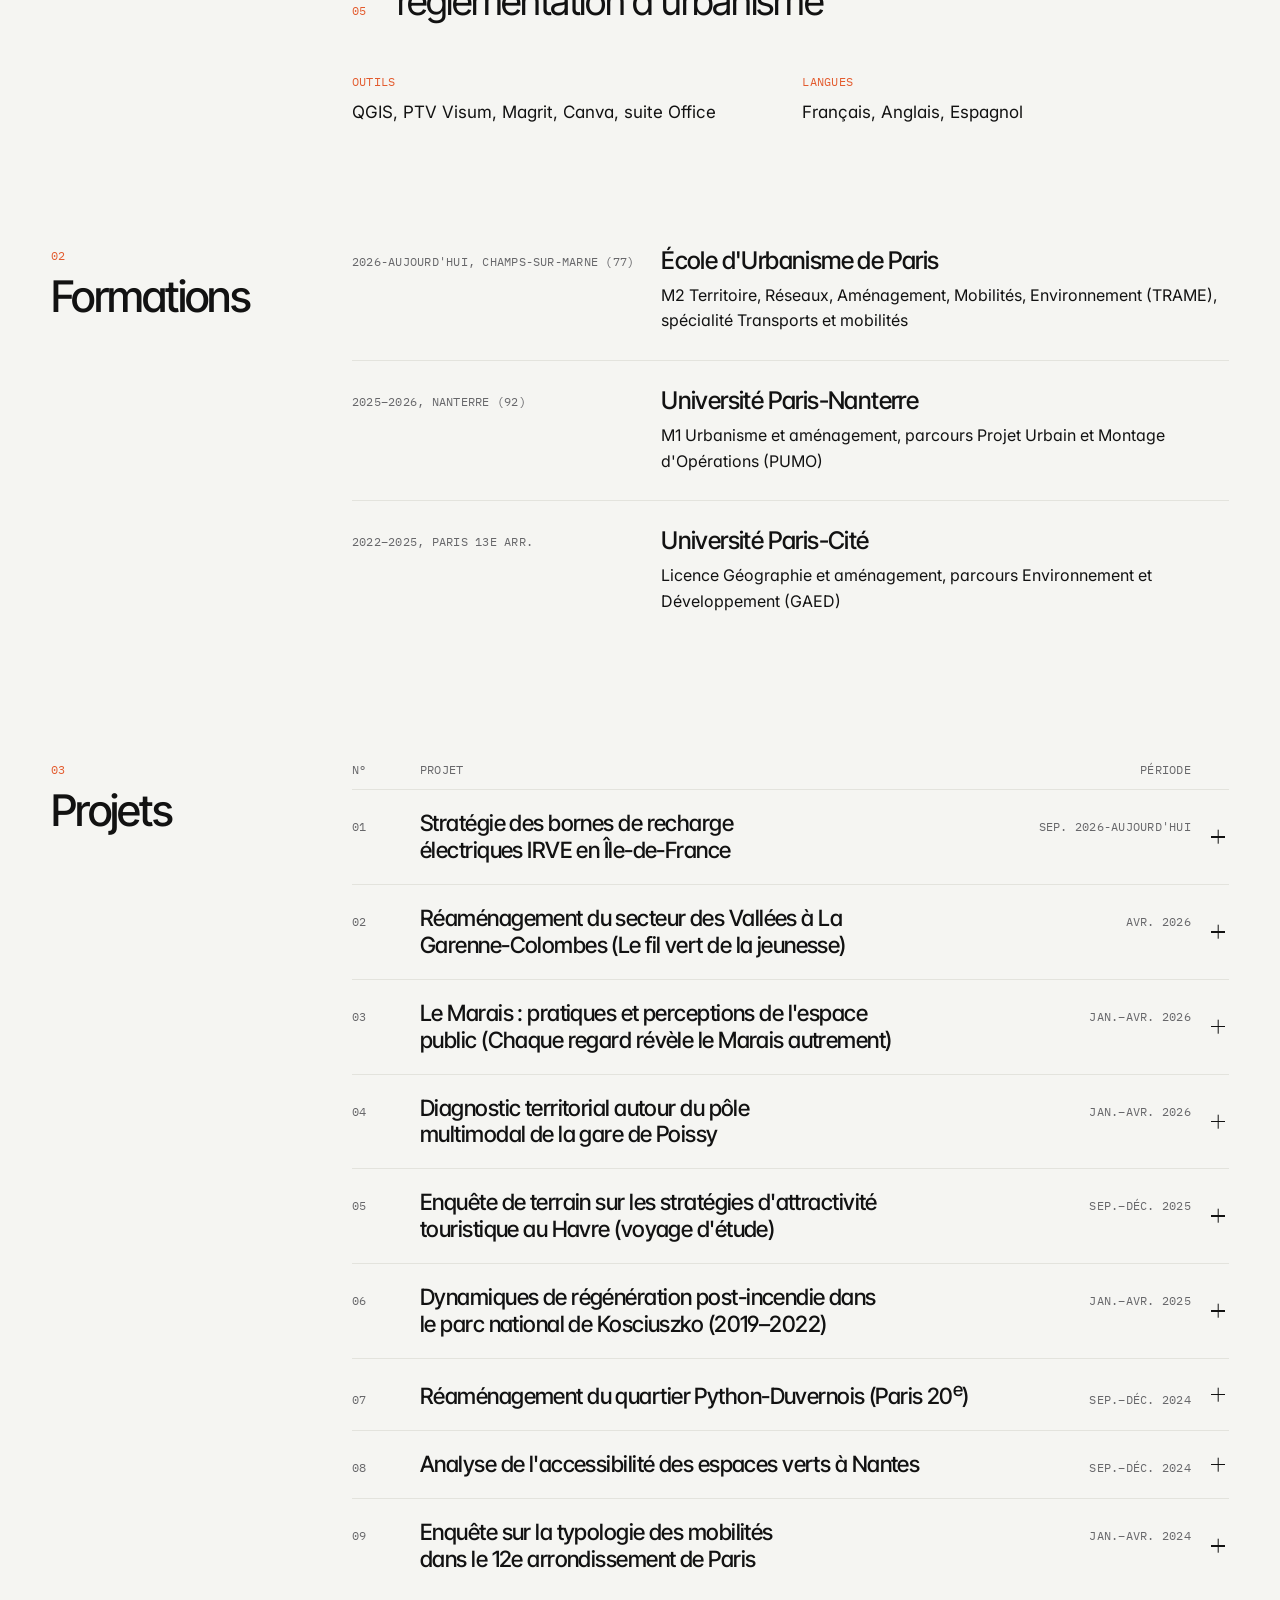
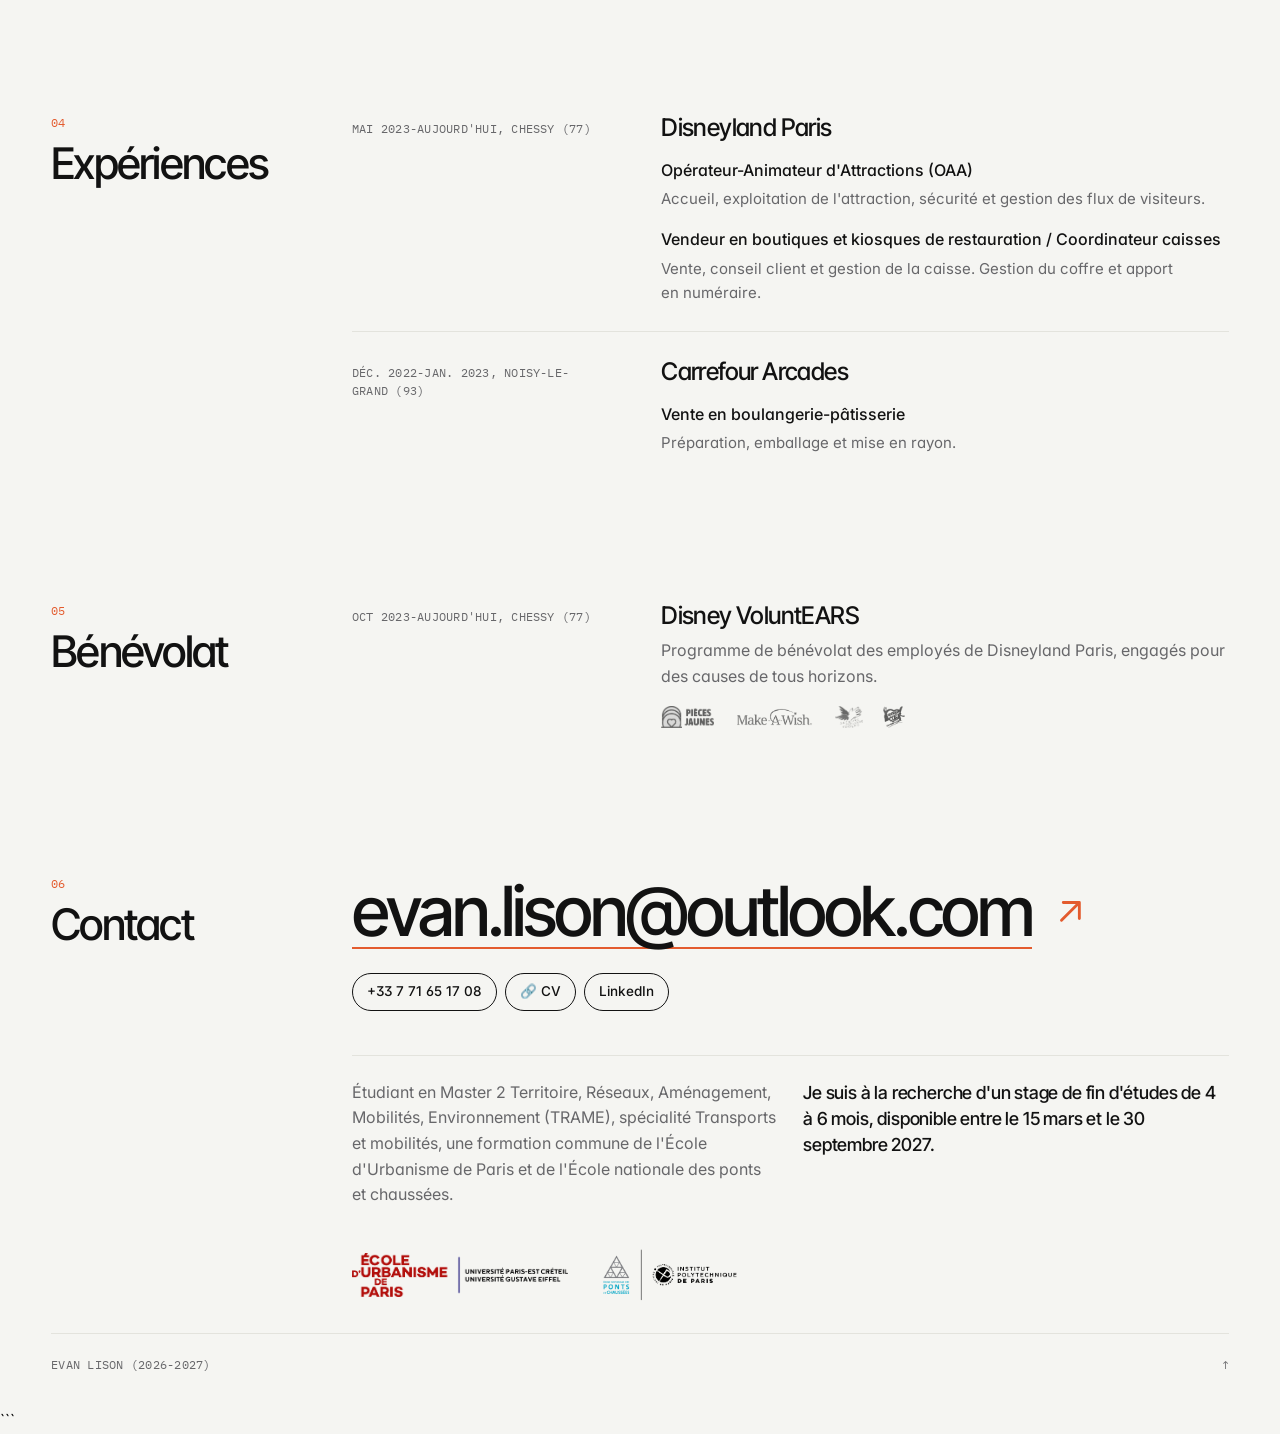
==== commit af824553: "Update index.html" ====
--- a/index.html
+++ b/index.html
@@ -1,3 +1,4 @@
+```html
 <!DOCTYPE html>
 <html lang="fr">
 <head>
@@ -102,7 +103,7 @@
 .ic{width:16px;height:16px;fill:none;stroke:currentColor;stroke-width:1.8;stroke-linecap:round;stroke-linejoin:round;flex:none;}
 
 /* Sections */
-.sec{display:flex;flex-direction:column;justify-content:center;min-height:100vh;min-height:100svh;padding:calc(58px + clamp(28px,6vh,72px)) 0 clamp(28px,6vh,72px);}
+.sec{display:flex;flex-direction:column;justify-content:flex-start;min-height:0;padding:calc(58px + clamp(20px,3.5vh,36px)) 0 clamp(20px,3.5vh,36px);}
 .sec > .wrap{width:100%;}
 .sec-l{grid-column:1/4;}
 .sec-l .sticky{position:sticky;top:96px;}
@@ -110,7 +111,7 @@
 .sec h2{margin-top:10px;font-weight:500;font-size:clamp(30px,3.4vw,48px);line-height:1;letter-spacing:-.04em;}
 .sec-r{grid-column:4/13;}
 @media (max-width:860px){
-  .sec{min-height:0;padding:calc(58px + 44px) 0 56px;}
+  .sec{min-height:0;padding:calc(58px + 28px) 0 28px;}
   .hero{padding-top:96px;padding-bottom:88px;}
   .hero-top{padding-bottom:14px;}
   .role{font-size:21px;}
@@ -325,7 +326,6 @@
         </div>
       </div>
     </div>
-    <a class="cue mono" href="#presentation" aria-label="Défiler vers la présentation"><i></i></a>
   </section>
 
   <section class="sec" id="presentation" aria-label="Présentation">
@@ -830,3 +830,4 @@
 </script>
 </body>
 </html>
+```
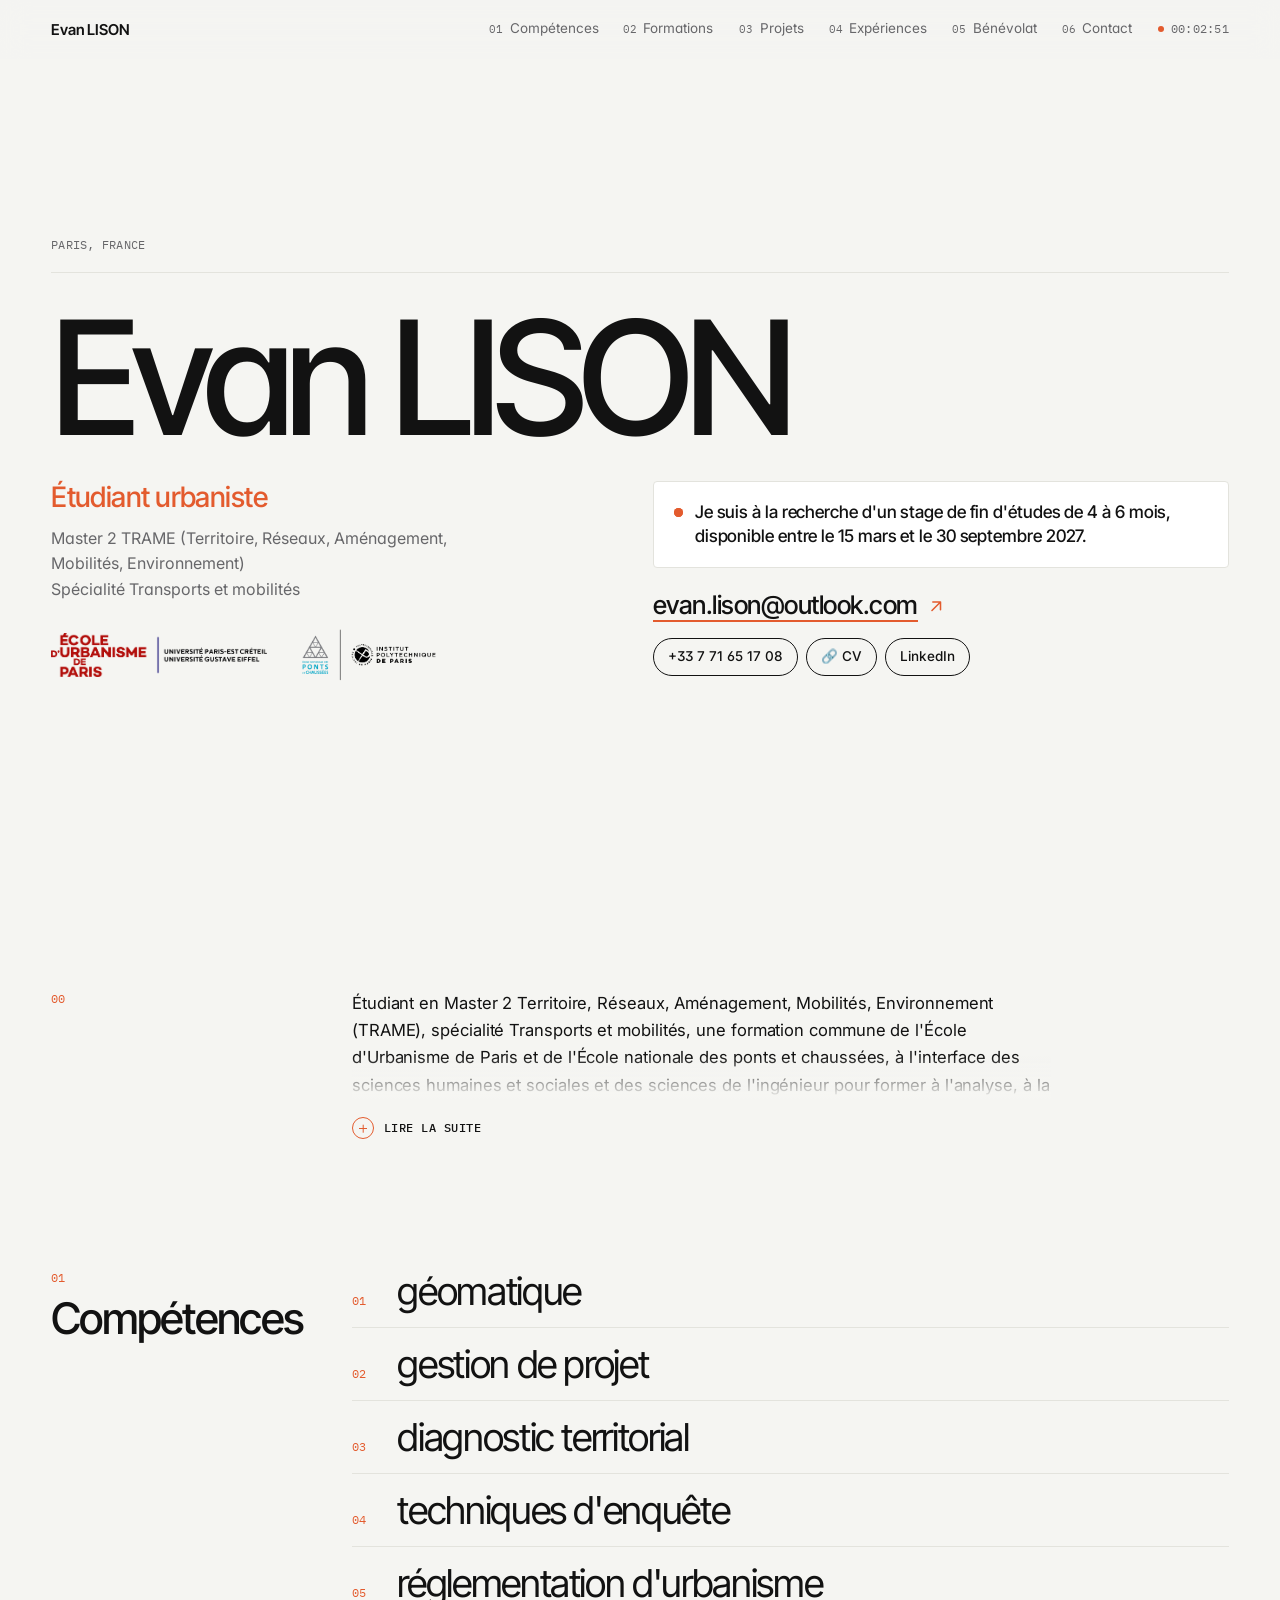
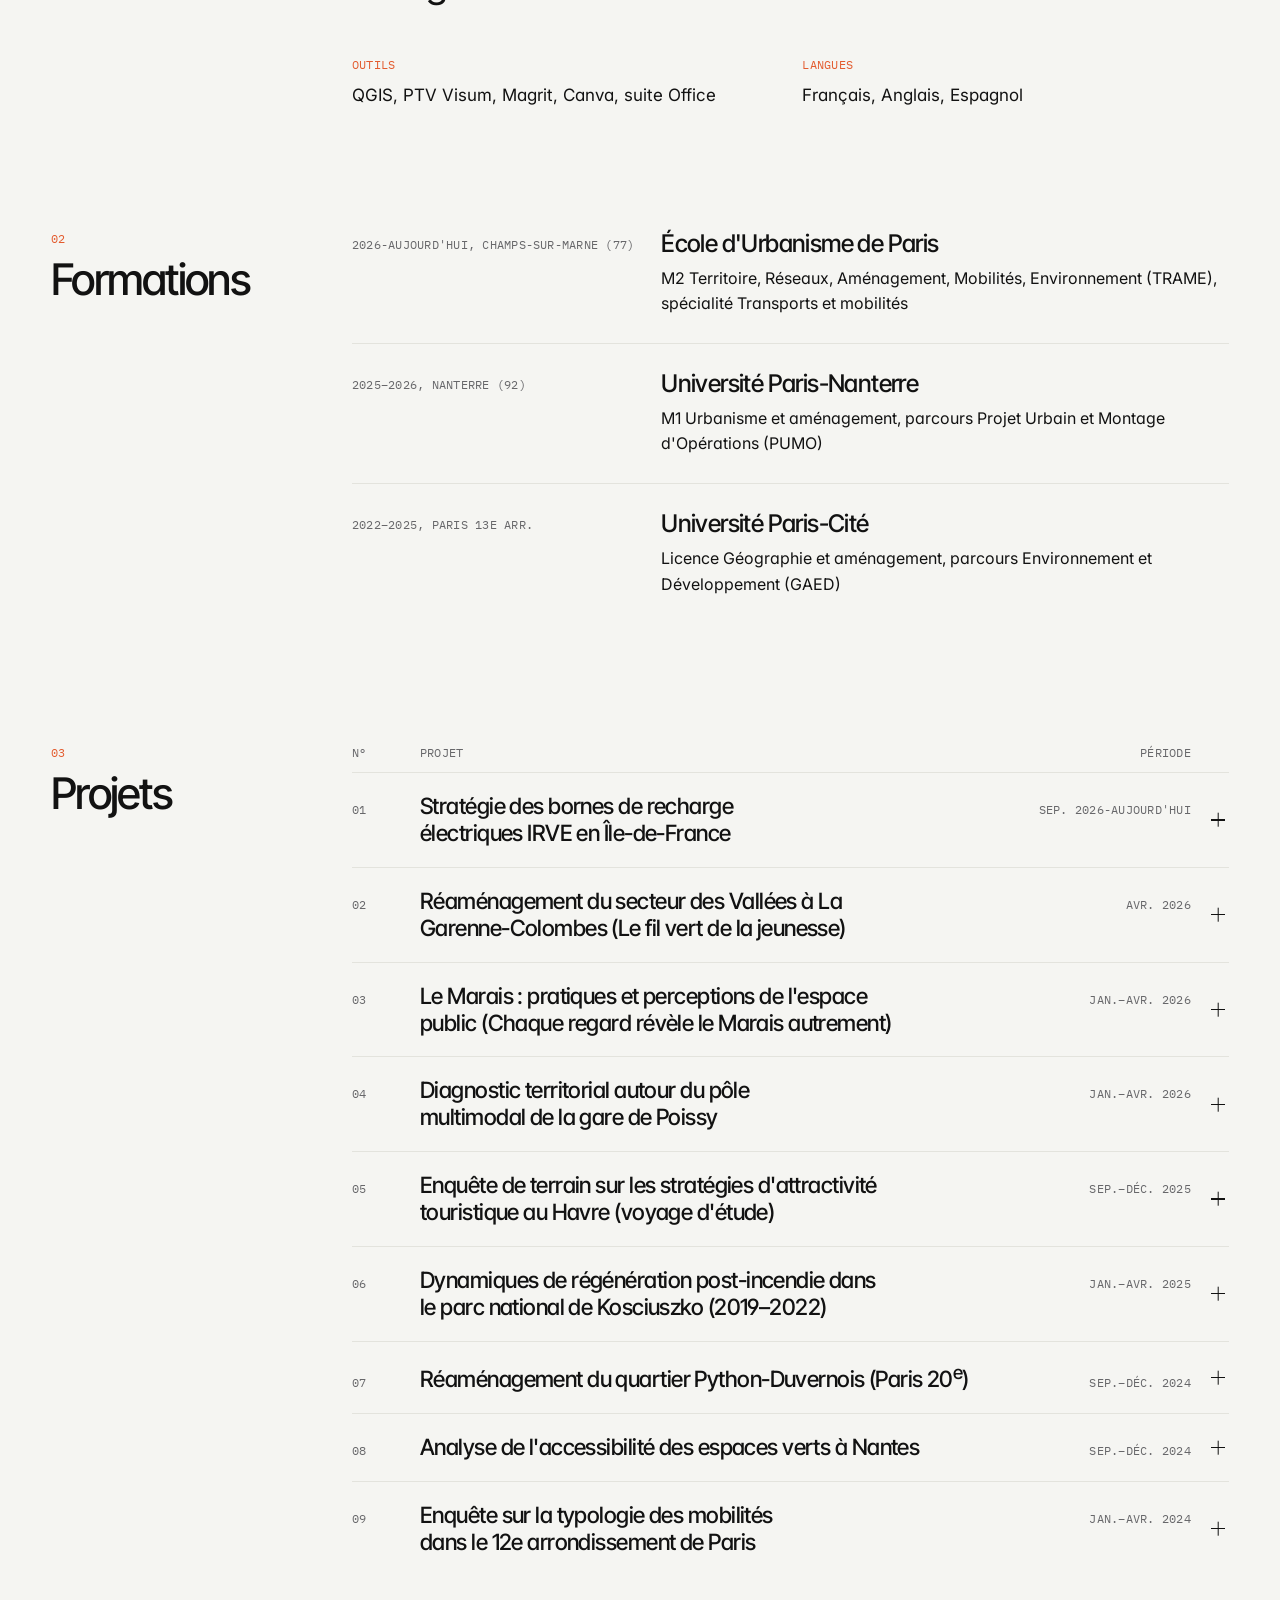
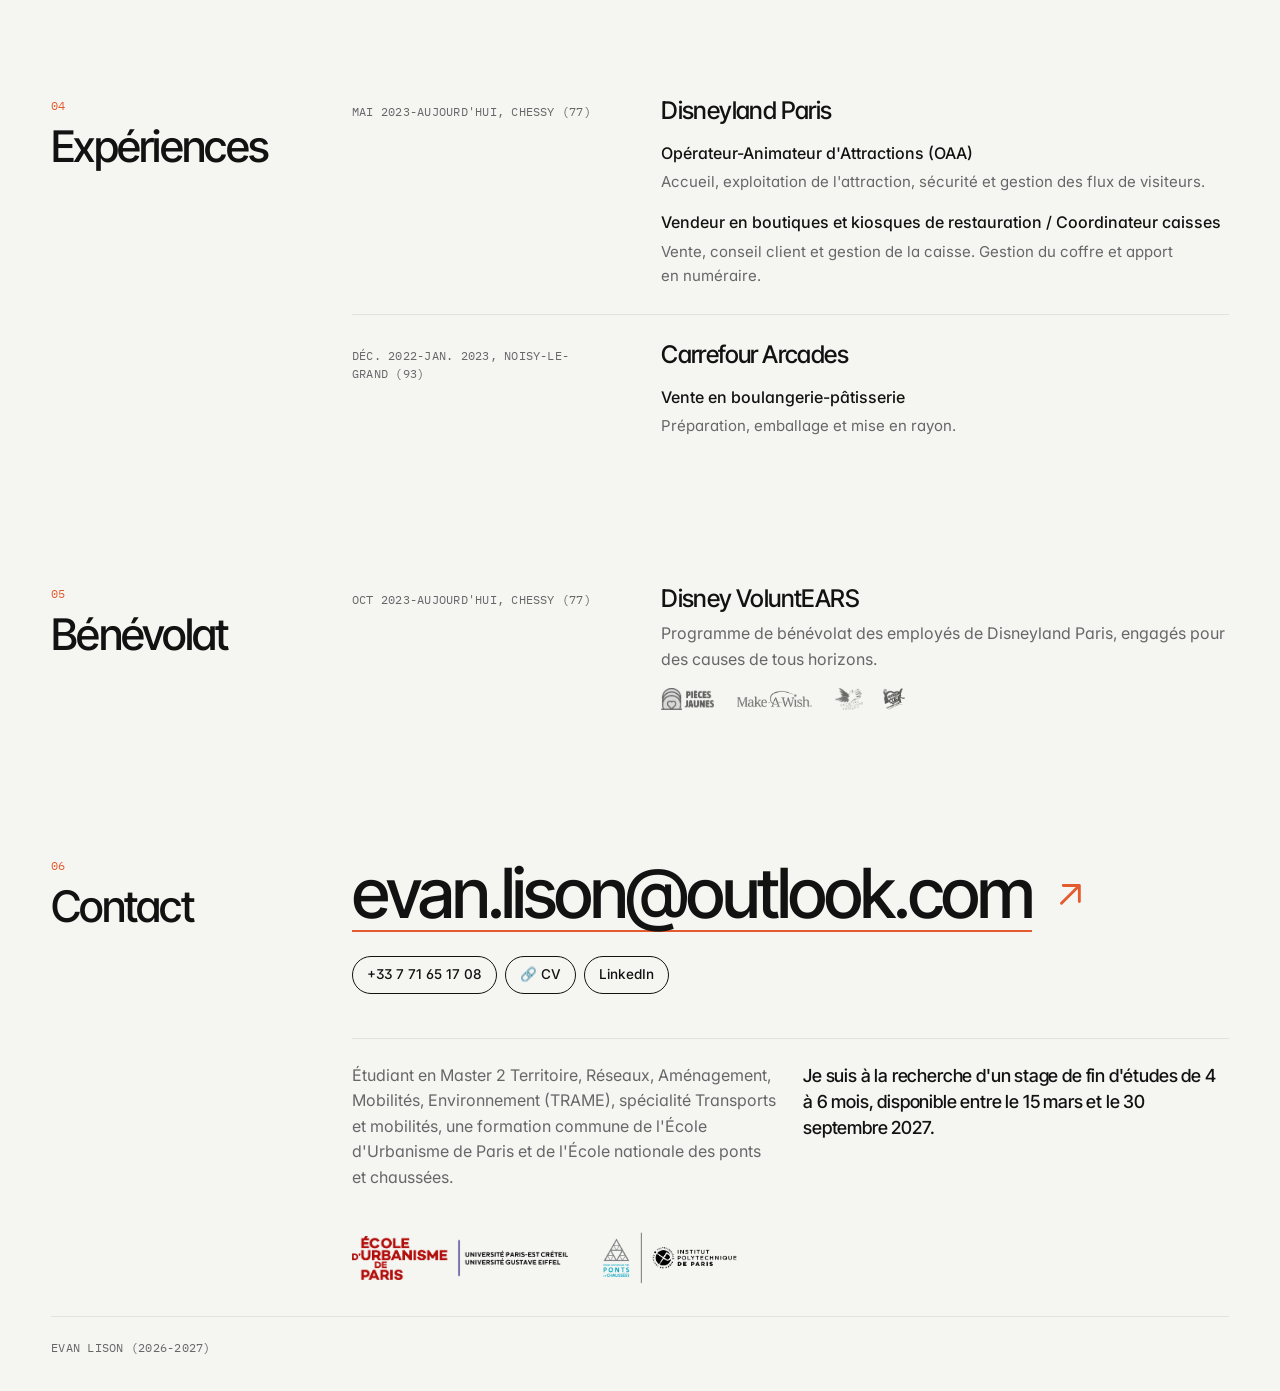
==== commit 6042ec99: "Refactor contact section and update footer" ====
--- a/index.html
+++ b/index.html
@@ -1,4 +1,3 @@
-```html
 <!DOCTYPE html>
 <html lang="fr">
 <head>
@@ -100,6 +99,7 @@
 .chips{display:flex;flex-wrap:wrap;gap:8px;margin-top:16px;}
 .chip{display:inline-flex;align-items:center;padding:7px 14px;border:1px solid var(--ink);border-radius:999px;font-size:13.5px;font-weight:500;transition:background .2s,color .2s;}
 .chip:hover{background:var(--accent);border-color:var(--accent);color:#fff;}
+.chip.li:hover{background:#0A66C2;border-color:#0A66C2;color:#fff;}
 .ic{width:16px;height:16px;fill:none;stroke:currentColor;stroke-width:1.8;stroke-linecap:round;stroke-linejoin:round;flex:none;}
 
 /* Sections */
@@ -322,7 +322,7 @@
         <div class="hero-b" data-reveal>
           <div class="status"><span class="dot" aria-hidden="true"></span><p>Je suis à la recherche d'un stage de fin d'études de 4 à 6 mois, disponible entre le 15 mars et le 30 septembre 2027.</p></div>
           <a class="mail" href="mailto:evan.lison@outlook.com"><span class="u">evan.lison@outlook.com</span><svg class="ic" viewBox="0 0 24 24" aria-hidden="true"><path d="M7 17 17 7M8 7h9v9"/></svg></a>
-          <div class="chips"><a class="chip" href="tel:+33771651708">+33 7 71 65 17 08</a><a class="chip" href="curriculum-vitae.pdf" target="_blank" rel="noopener">🔗 CV</a><a class="chip" href="https://www.linkedin.com/in/evanlison" target="_blank" rel="noopener">LinkedIn</a></div>
+          <div class="chips"><a class="chip" href="tel:+33771651708">+33 7 71 65 17 08</a><a class="chip" href="curriculum-vitae.pdf" target="_blank" rel="noopener">🔗 CV</a><a class="chip li" href="https://www.linkedin.com/in/evanlison" target="_blank" rel="noopener">LinkedIn</a></div>
         </div>
       </div>
     </div>
@@ -624,7 +624,7 @@
       <div class="sec-l"><div class="sticky"><p class="mono">06</p><h2>Contact</h2></div></div>
       <div class="sec-r">
         <a class="big-mail" href="mailto:evan.lison@outlook.com" data-reveal><span class="u">evan.lison@outlook.com</span><svg class="ic" viewBox="0 0 24 24" aria-hidden="true"><path d="M7 17 17 7M8 7h9v9"/></svg></a>
-        <div class="chips" data-reveal><a class="chip" href="tel:+33771651708">+33 7 71 65 17 08</a><a class="chip" href="curriculum-vitae.pdf" target="_blank" rel="noopener">🔗 CV</a><a class="chip" href="https://www.linkedin.com/in/evanlison" target="_blank" rel="noopener">LinkedIn</a></div>
+        <div class="chips" data-reveal><a class="chip" href="tel:+33771651708">+33 7 71 65 17 08</a><a class="chip" href="curriculum-vitae.pdf" target="_blank" rel="noopener">🔗 CV</a><a class="chip li" href="https://www.linkedin.com/in/evanlison" target="_blank" rel="noopener">LinkedIn</a></div>
         <div class="contact-t" data-reveal><p>Étudiant en Master 2 Territoire, Réseaux, Aménagement, Mobilités, Environnement (TRAME), spécialité Transports et mobilités, une formation commune de l'École d'Urbanisme de Paris et de l'École nationale des ponts et chaussées.</p><p>Je suis à la recherche d'un stage de fin d'études de 4 à 6 mois, disponible entre le 15 mars et le 30 septembre 2027.</p></div>
         <div class="schools" data-reveal><a href="https://www.eup.fr" target="_blank" rel="noopener"><img src="images/eup-endosse-couleur.png" alt="École d'Urbanisme de Paris"></a><a href="https://ecoledesponts.fr" target="_blank" rel="noopener"><img src="images/enpc-endosse-couleur.png" alt="École nationale des ponts et chaussées" class="big"></a></div>
       </div>
@@ -639,7 +639,7 @@
 <button class="next" type="button" aria-label="Partie suivante"><svg viewBox="0 0 24 24" aria-hidden="true"><path d="M12 5v14M6 13l6 6 6-6"/></svg></button>
 
 <footer class="wrap">
-  <div class="foot mono"><span>Evan LISON (2026-2027)</span><a href="#top">↑</a></div>
+  <div class="foot mono"><span>Evan LISON (2026-2027)</span></div>
 </footer>
 
 <script>
@@ -830,4 +830,3 @@
 </script>
 </body>
 </html>
-```
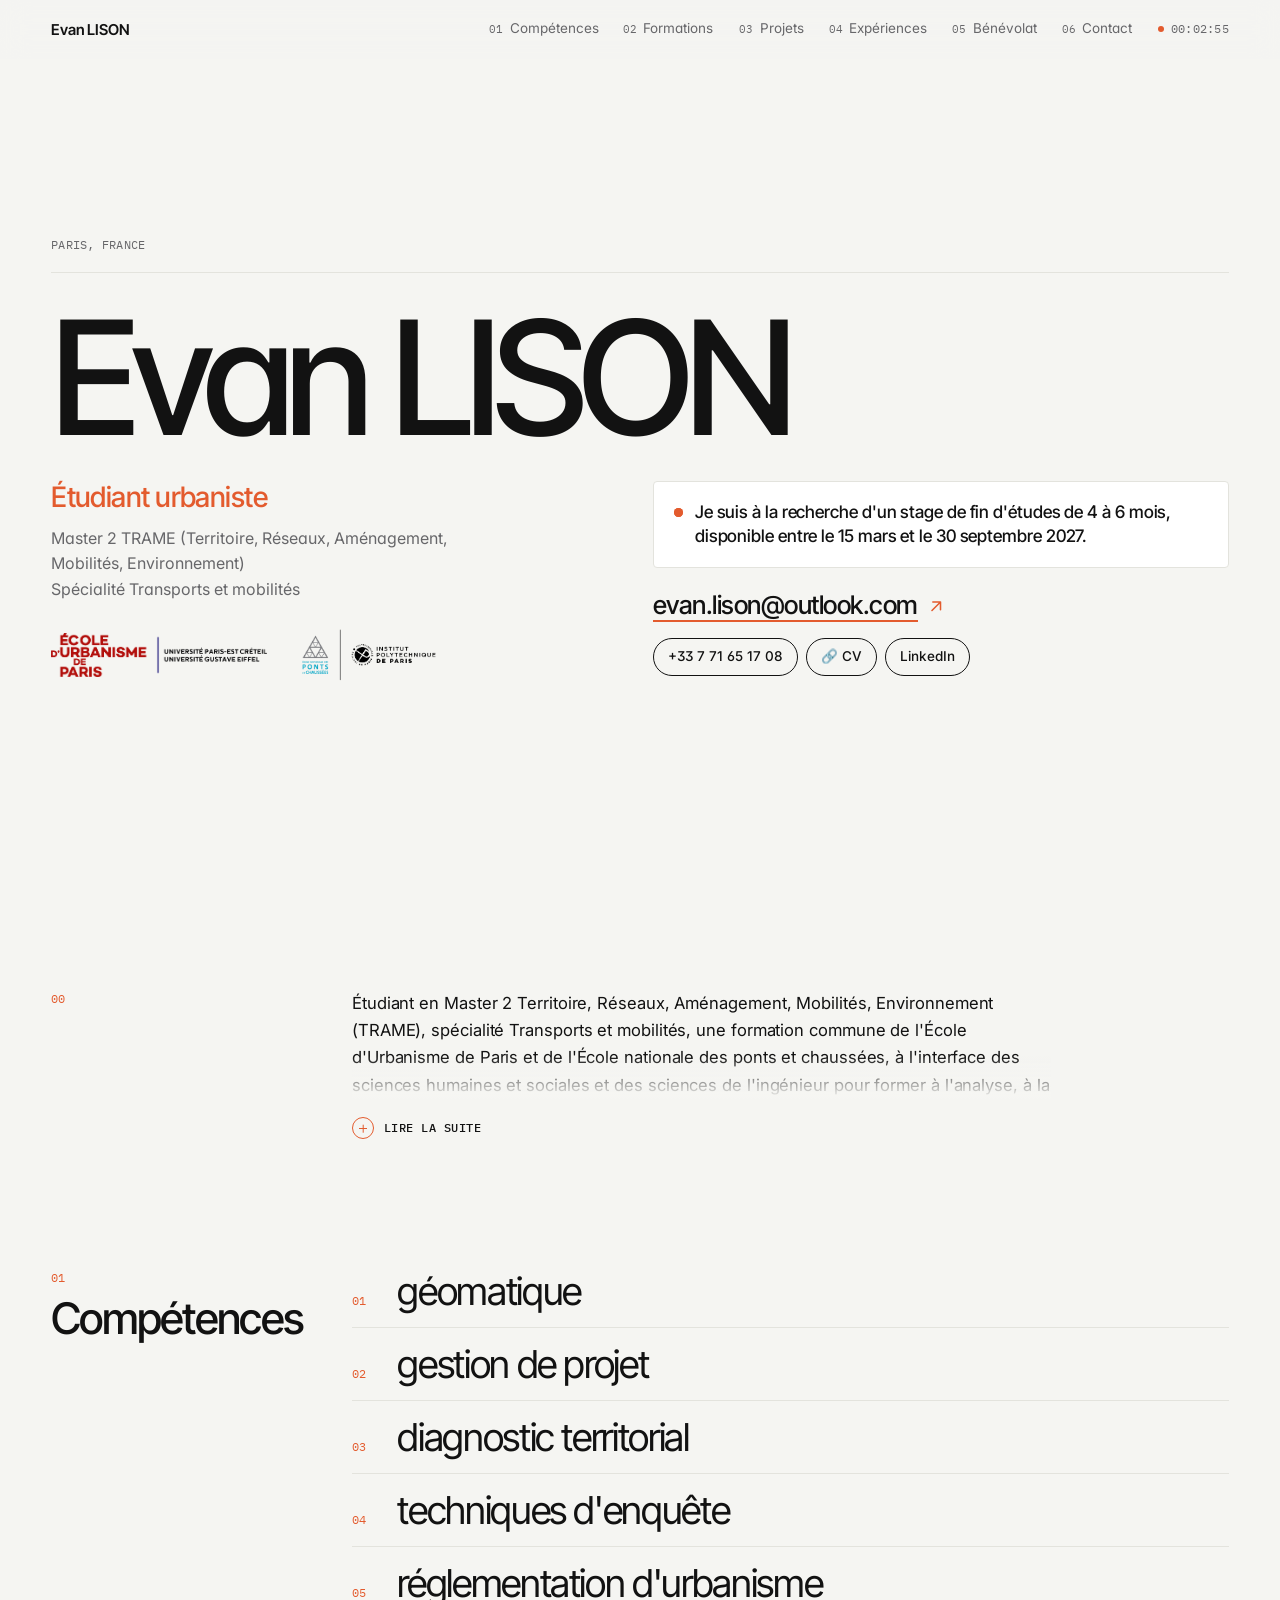
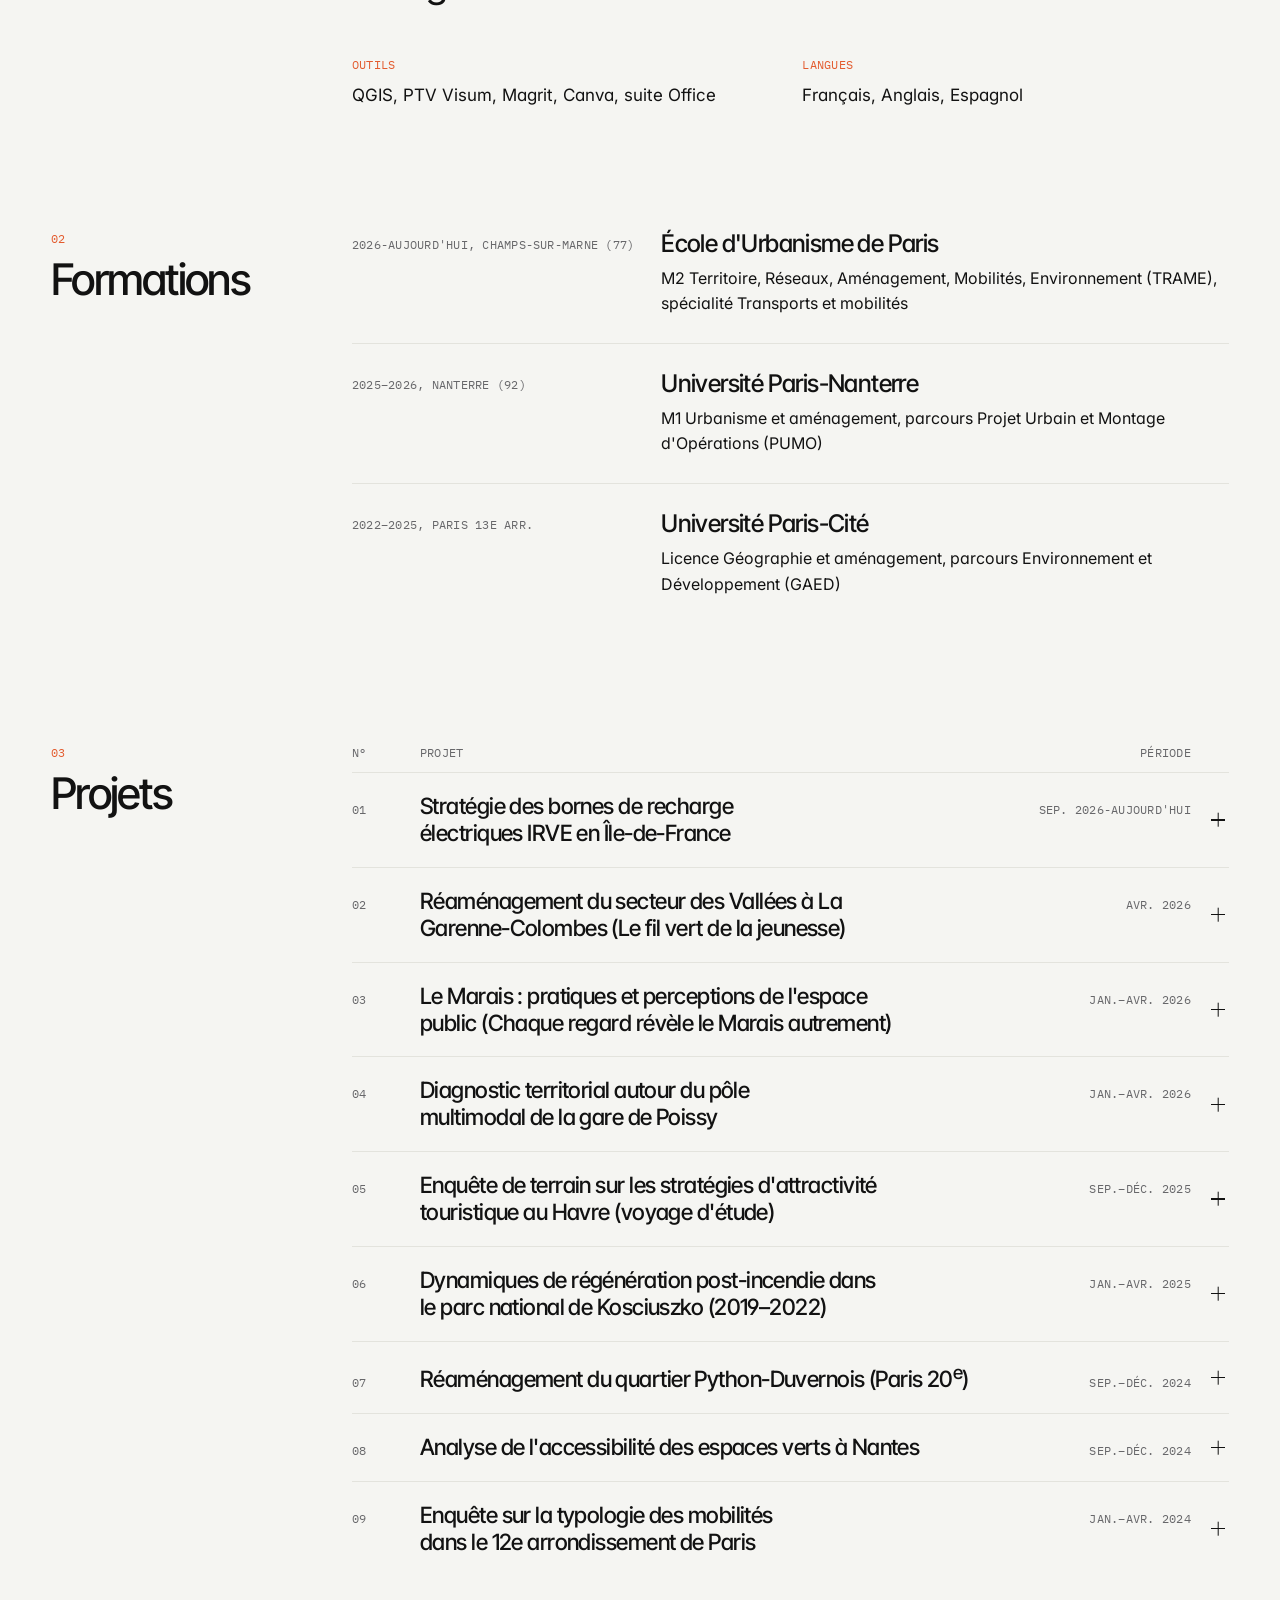
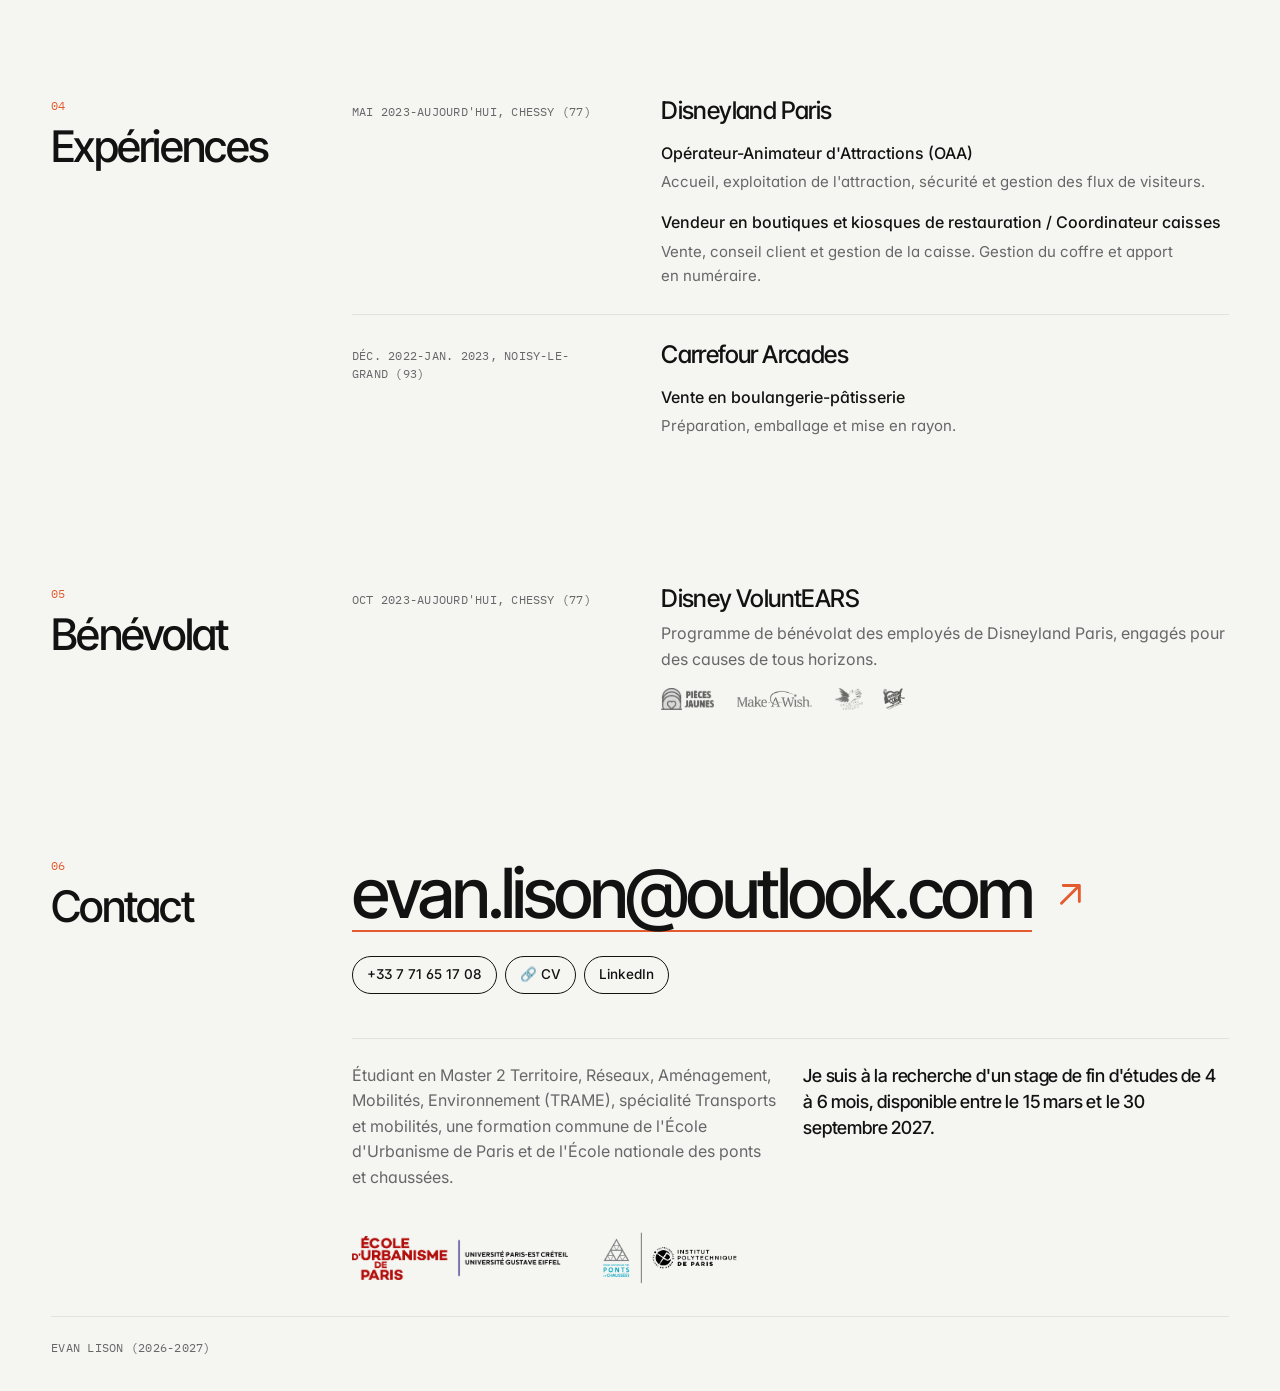
==== commit 50c3bfdb: "Enhance project detail links with YouTube buttons Added buttons for YouTube reports to project detai" ====
--- a/index.html
+++ b/index.html
@@ -204,6 +204,7 @@
 .proj{border-bottom:1px solid var(--hair);}
 .proj-row{display:grid;grid-template-columns:52px minmax(0,1fr) 170px 22px;column-gap:16px;}
 .proj-row .proj-head{grid-column:1/-1;grid-row:1;}
+.proj-btns{display:flex;flex-wrap:wrap;gap:0 8px;}
 .proj-link{display:inline-flex;align-items:center;gap:6px;margin-top:20px;padding:6px 13px;border:1px solid var(--accent);border-radius:999px;color:var(--accent);font-size:13.5px;font-weight:500;transition:background .2s,color .2s;}
 .proj-link:hover{background:var(--accent);color:#fff;}
 .proj-head{all:unset;box-sizing:border-box;display:grid;grid-template-columns:52px minmax(0,1fr) 170px 22px;gap:16px;align-items:baseline;width:100%;padding:20px 0;cursor:pointer;}
@@ -420,7 +421,7 @@
                 <div class="proj-txt">
                   <p class="proj-q">Comment reconnecter les espaces publics d'un quartier minéralisé pour en faire un cœur de vie apaisé et végétalisé ?</p>
                   <p class="proj-p">Lors d'une semaine intensive de projet organisée avec le CAUE 92, nous avons repensé le secteur des Vallées, à La Garenne-Colombes et Bois-Colombes, que notre diagnostic décrit comme un quartier très minéralisé et assez dépendant de la voiture. Notre projet « Le fil vert de la jeunesse » associe désimperméabilisation, végétalisation et apaisement des circulations pour relier les principaux lieux de vie du quartier. Nous avons réalisé de nombreuses illustrations, plans, coupes de rue, perspectives ou encore schémas de principe, qui donnent à voir une « rue aux écoles » sécurisée, un marché requalifié en lieu de vie intergénérationnel et une trame verte continue.</p>
-                  <a class="proj-link" href="projet/reamenagement-vallees.html">Voir le projet en détail →</a>
+                  <div class="proj-btns"><a class="proj-link" href="projet/reamenagement-vallees.html">Voir le projet en détail →</a><a class="proj-link" href="https://www.youtube.com/watch?v=wgp-_W0dSjU" target="_blank" rel="noopener">Reportage YouTube ↗</a></div>
                 </div>
               </div>
             </div>
@@ -443,7 +444,7 @@
                 <div class="proj-txt">
                   <p class="proj-q">Dans quelle mesure un même espace public peut-il être vécu, perçu et approprié différemment selon qu'on l'habite, qu'on le traverse ou qu'on le visite ?</p>
                   <p class="proj-p">Cette enquête ethnographique interroge le Marais comme un espace public vécu différemment selon ses usagers. L'objectif est de comprendre les pratiques, perceptions et ambiances du quotidien à travers une analyse sensible allant au-delà de la carte. La méthode combine parcours commentés, parcours sensibles via des croquis réalisés par les personnes interrogées elles-mêmes, afin de saisir la parole en mouvement et les ressentis propres à chaque profil d'usager.</p>
-                  <a class="proj-link" href="projet/enquete-marais.html">Voir le projet en détail →</a>
+                  <div class="proj-btns"><a class="proj-link" href="projet/enquete-marais.html">Voir le projet en détail →</a><a class="proj-link" href="https://www.youtube.com/watch?v=Uso24MKVhKY" target="_blank" rel="noopener">Reportage YouTube ↗</a></div>
                 </div>
               </div>
             </div>
@@ -466,7 +467,7 @@
                 <div class="proj-txt">
                   <p class="proj-q">Comment se déplacer sur un territoire dont l'organisation des mobilités produit elle-même des inégalités d'accessibilité ?</p>
                   <p class="proj-p">Réalisé dans le cadre d'un atelier de diagnostic territorial, ce travail porte sur le territoire formé par les communes de Poissy, Carrières-sous-Poissy et Villennes-sur-Seine, dans les Yvelines. Il se structure en deux temps complémentaires : un diagnostic quantitatif interrogeant la manière dont la morphologie urbaine, la structure sociale des communes et les transformations de l'offre de transport produisent des inégalités d'accessibilité, puis un diagnostic qualitatif resserré sur la gare de Poissy, questionnée comme espace d'intermodalité vécu, à travers les perceptions et récits de ses usagers.</p>
-                  <a class="proj-link" href="projet/diag-poissy.html">Voir le projet en détail →</a>
+                  <div class="proj-btns"><a class="proj-link" href="projet/diag-poissy.html">Voir le projet en détail →</a><a class="proj-link" href="https://www.youtube.com/watch?v=Uso24MKVhKY" target="_blank" rel="noopener">Reportage YouTube ↗</a></div>
                 </div>
               </div>
             </div>
@@ -489,7 +490,7 @@
                 <div class="proj-txt">
                   <p class="proj-q">Dans quelle mesure une ville industrialo-portuaire longtemps perçue comme une ville « où l'on ne va pas » se transforme-t-elle en destination touristique structurée ?</p>
                   <p class="proj-p">Notre voyage d'étude de Master 1 s'est déroulé au Havre lors d'une semaine de terrain menée du 13 au 17 octobre 2025. Face à l'héritage industrialo-portuaire de la ville, longtemps perçue comme une ville « où l'on ne va pas », notre enquête interroge dans quelle mesure Le Havre tente aujourd'hui de se transformer en projet structuré d'attractivité touristique. Entre patrimoine Perret classé à l'UNESCO, identité impressionniste et dimension balnéaire en essor, la commune cherche à dépasser son image de ville de passage.</p>
-                  <a class="proj-link" href="projet/enquete-havre.html">Voir le projet en détail →</a>
+                  <div class="proj-btns"><a class="proj-link" href="projet/enquete-havre.html">Voir le projet en détail →</a><a class="proj-link" href="https://www.youtube.com/watch?v=wgp-_W0dSjU" target="_blank" rel="noopener">Reportage YouTube ↗</a></div>
                 </div>
               </div>
             </div>
@@ -535,7 +536,7 @@
                 <div class="proj-txt">
                   <p class="proj-q">Peut-on transformer une coupure urbaine en lien, quand le périphérique est à la fois la cause de l’enclavement et l’élément structurant du quartier ?</p>
                   <p class="proj-p">La SEMAPA et la mairie du 20e arrondissement de Paris nous ont commandé des études préliminaires portant sur des intentions de projet pour l'avenir du quartier Python-Duvernois. Situé à l'extrémité est du 20e arrondissement de Paris, en bordure du périphérique et de la frontière avec Bagnolet, ce quartier souffre d'un enclavement persistant depuis les années 1950. Tout d'abord, nous avons réalisé un diagnostic territorial du quartier portant sur son bâti, ses circulations et ses usages. Puis nous avons élaboré un projet urbain visant à répondre aux dysfonctionnements identifiés et à recréer une continuité avec le reste de l'arrondissement.</p>
-                  <a class="proj-link" href="projet/reamenagement-pythonduvernois.html">Voir le projet en détail →</a>
+                  <div class="proj-btns"><a class="proj-link" href="projet/reamenagement-pythonduvernois.html">Voir le projet en détail →</a><a class="proj-link" href="https://www.youtube.com/watch?v=wgp-_W0dSjU" target="_blank" rel="noopener">Reportage YouTube ↗</a></div>
                 </div>
               </div>
             </div>
@@ -581,7 +582,7 @@
                 <div class="proj-txt">
                   <p class="proj-q">Quelles motivations sous-tendent les choix de mobilité des usagers à Bercy, et comment façonnent-elles des expériences différenciées d'un même territoire ?</p>
                   <p class="proj-p">Ce diagnostic est né d'une curiosité de terrain face au flux incessant de voyageurs et de valises qui traversent quotidiennement le quartier de Bercy, dans le 12e arrondissement de Paris. La diversité des profils (entre touristes et voyageurs d'affaires), et la manière dont l'expérience diffère selon le mode de transport emprunté ont motivé notre choix de terrain, couvrant la gare routière de Bercy-Seine, la gare SNCF de Bercy Bourgogne-Pays d'Auvergne et la station de la ligne 14 du métro. À travers une enquête de terrain, entretiens semi-directifs et observations, nous interrogeons les motivations qui sous-tendent les choix de mobilité des usagers à Bercy, que ce soit par le train, le bus ou le métro.</p>
-                  <a class="proj-link" href="projet/enquete-bercy.html">Voir le projet en détail →</a>
+                  <div class="proj-btns"><a class="proj-link" href="projet/enquete-bercy.html">Voir le projet en détail →</a><a class="proj-link" href="https://www.youtube.com/watch?v=wgp-_W0dSjU" target="_blank" rel="noopener">Reportage YouTube ↗</a></div>
                 </div>
               </div>
             </div>
